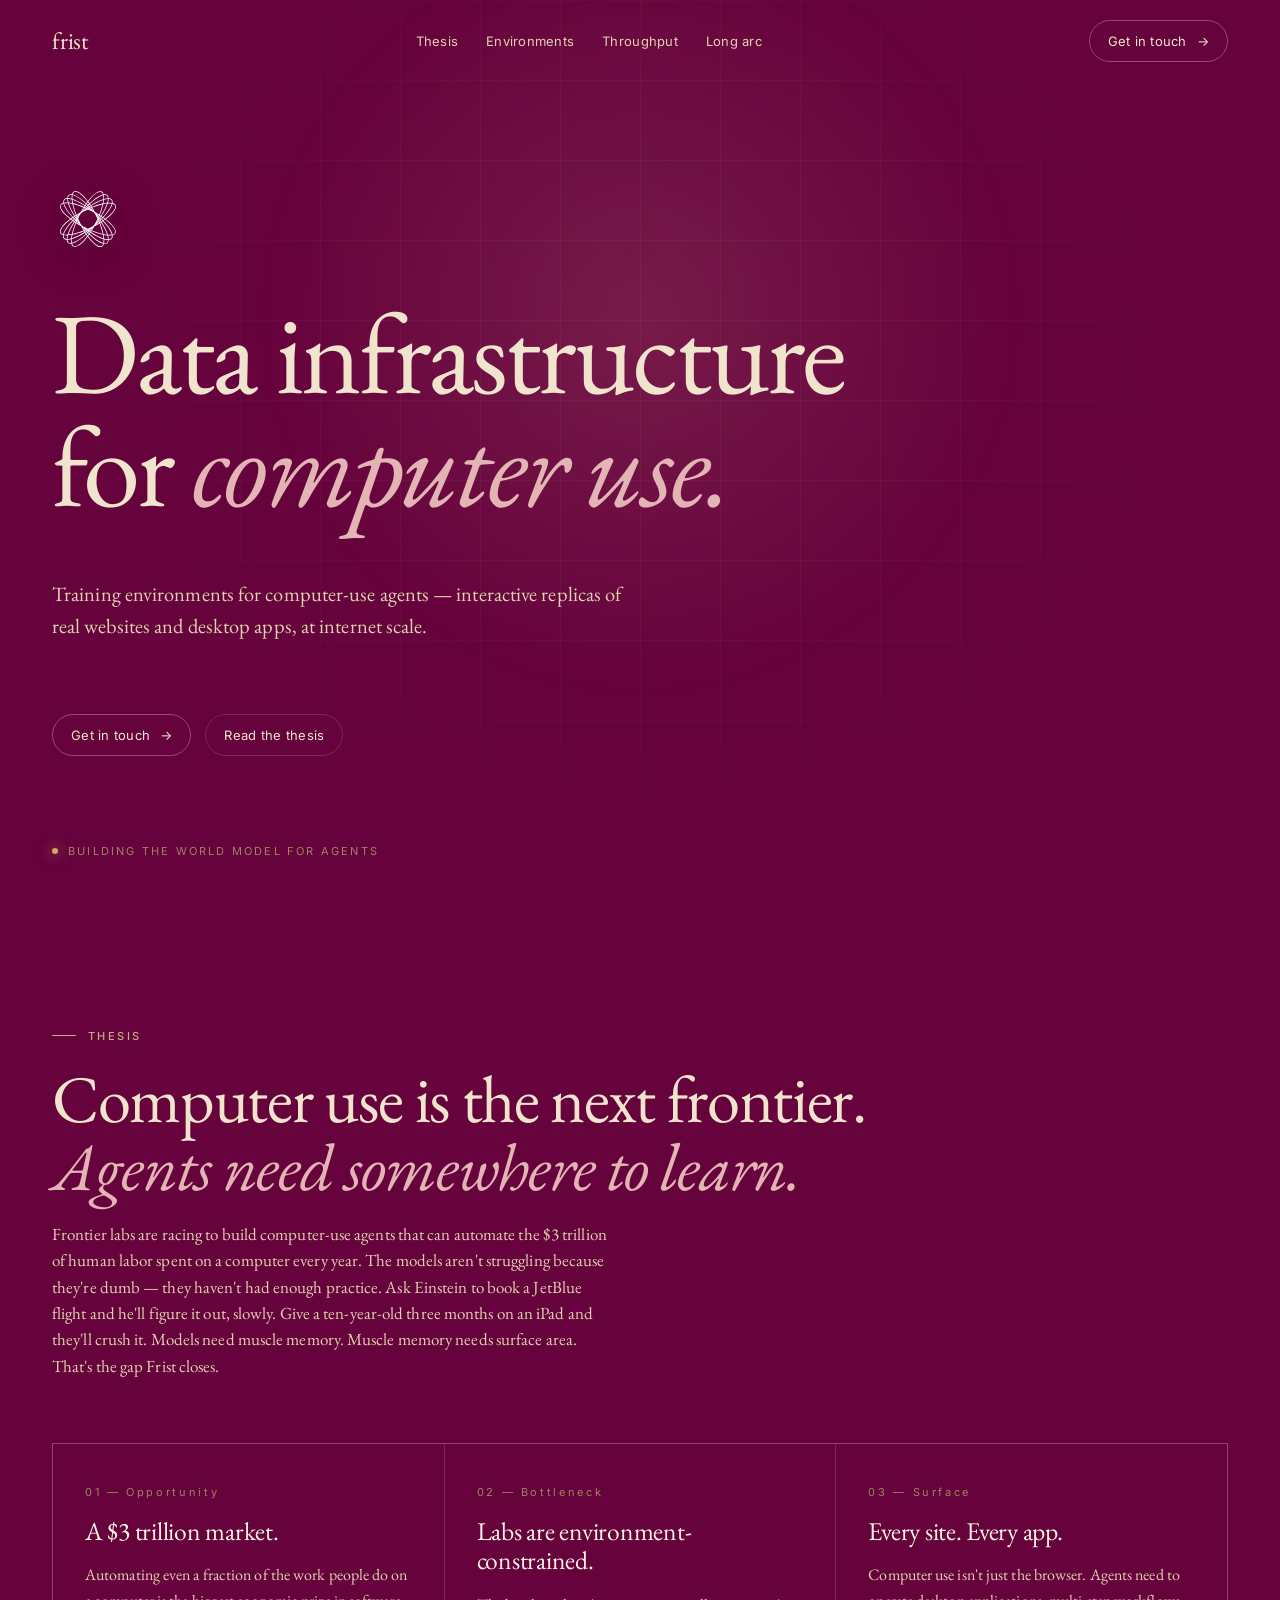
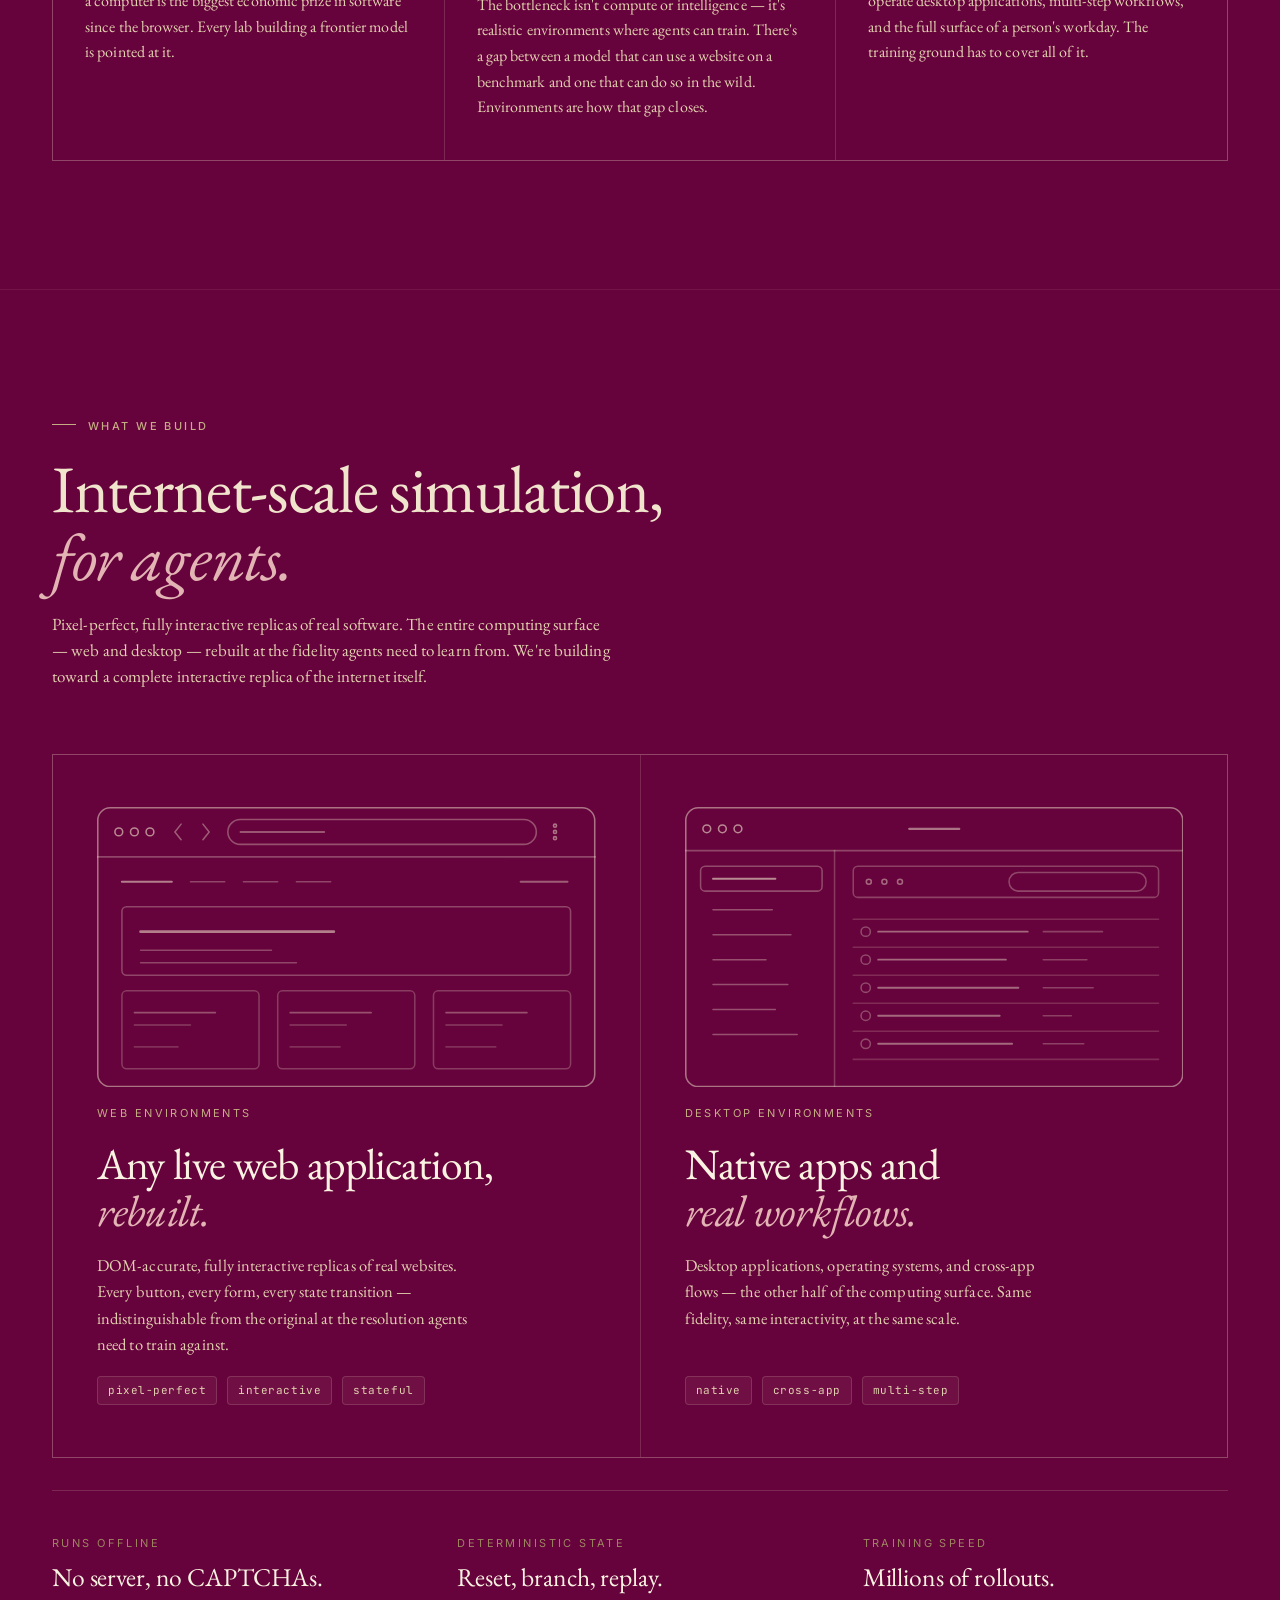
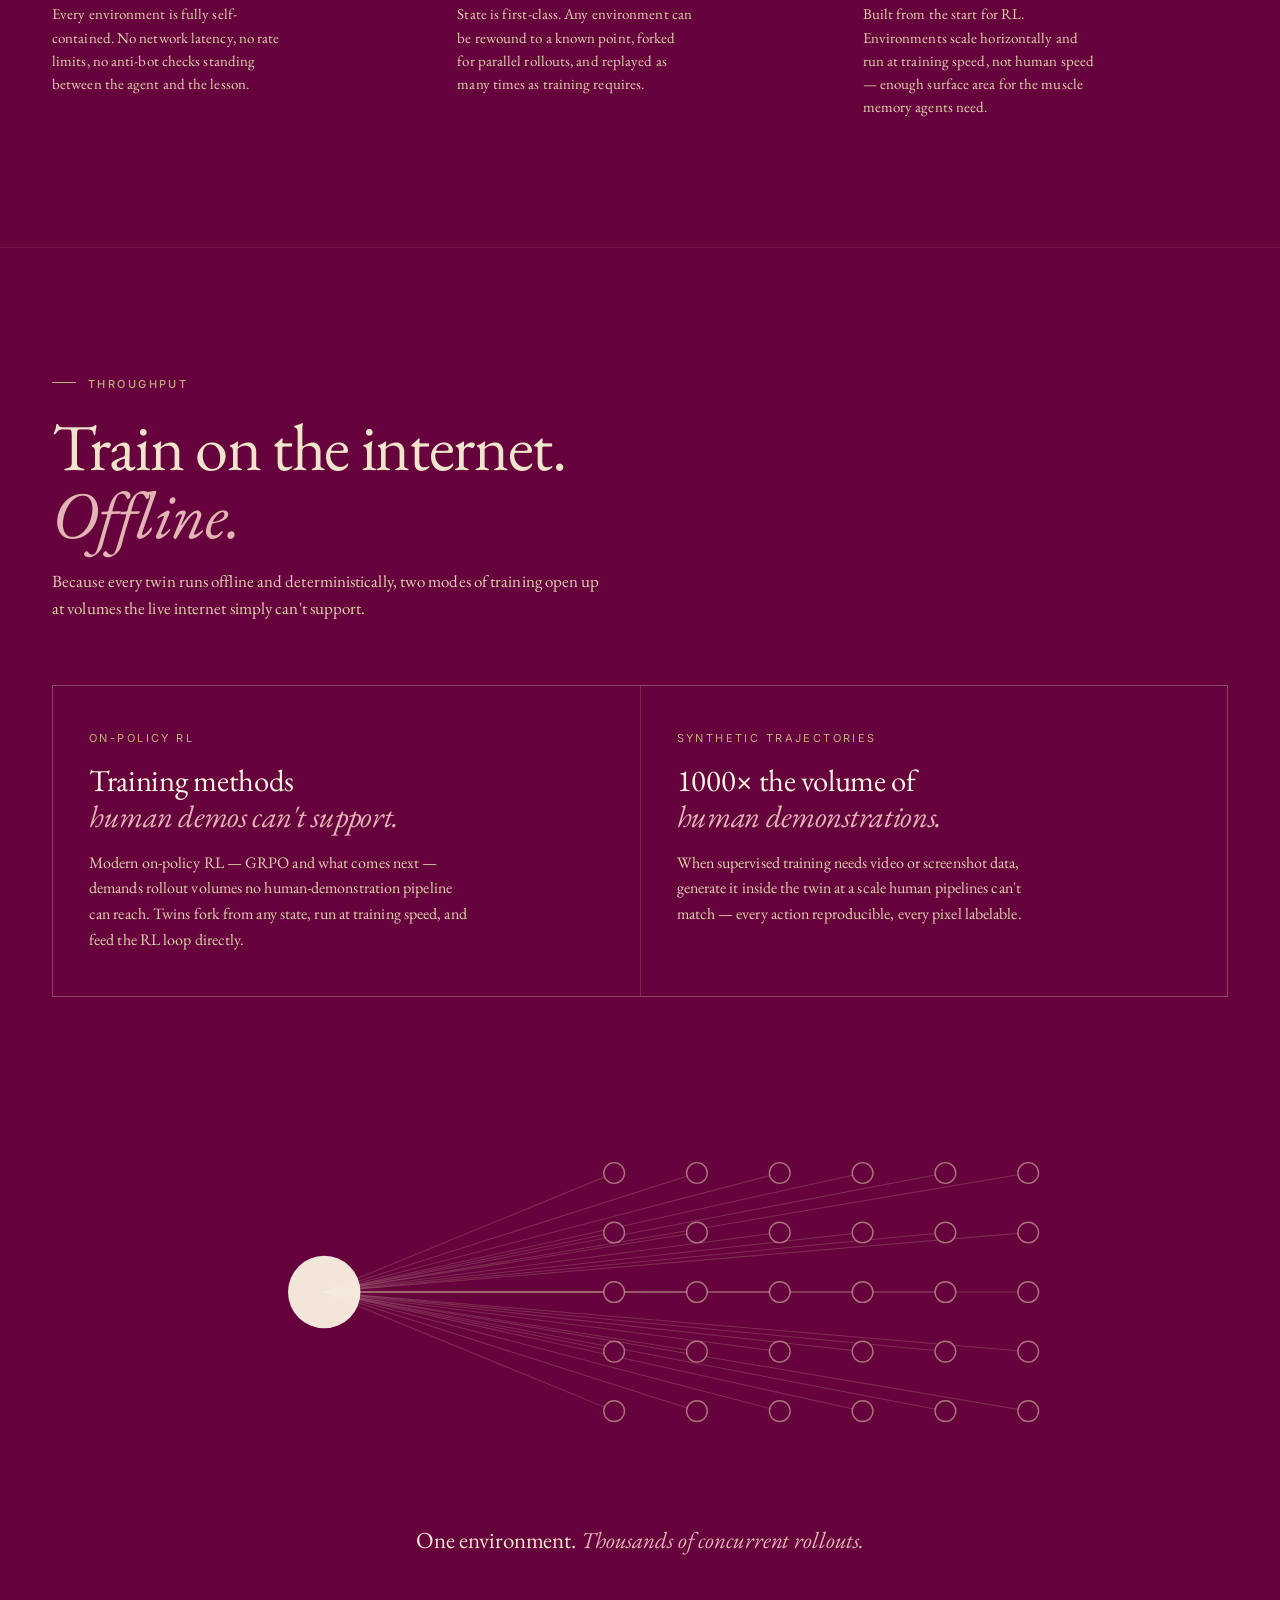
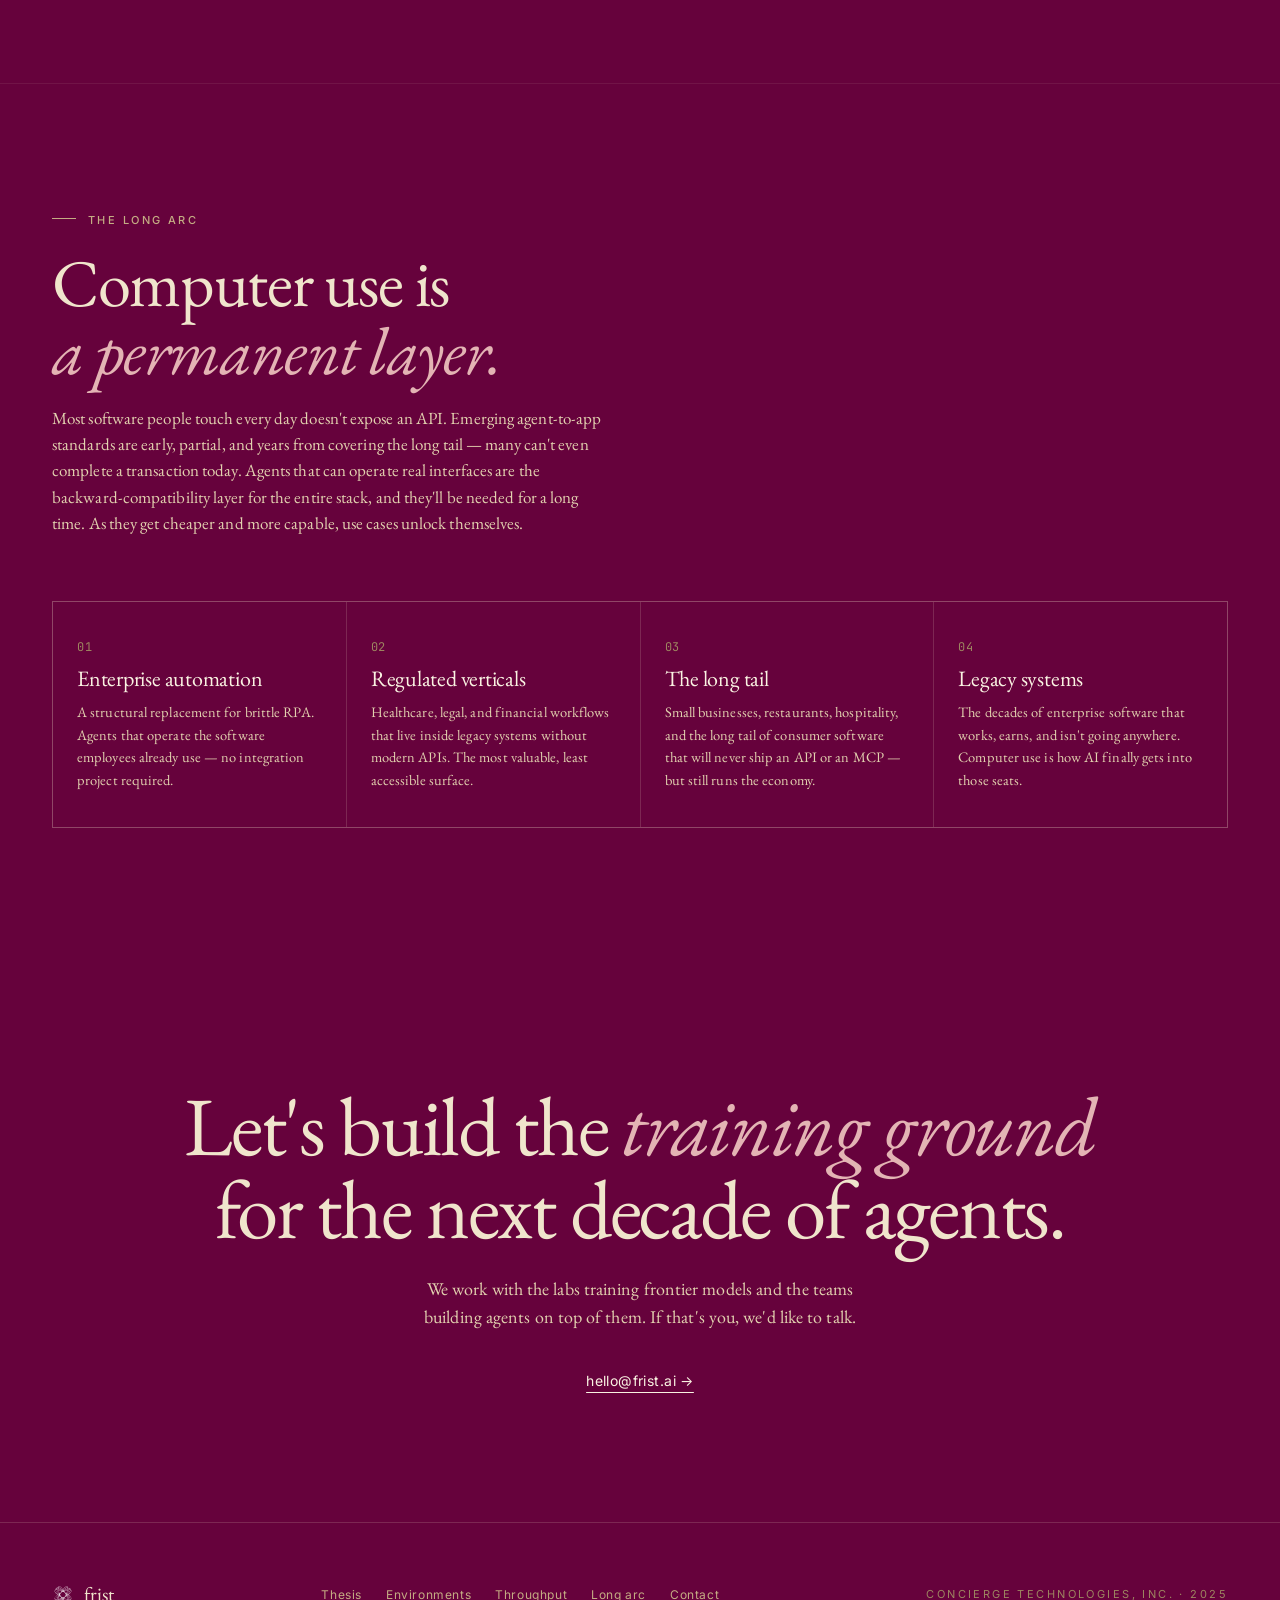
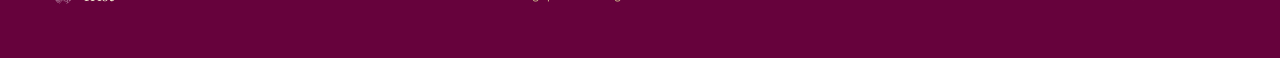
==== index.html @ cdfa1601 "Initial commit: Frist homepage static site" ====
<!doctype html>
<html lang="en">
<head>
  <meta charset="utf-8" />
  <meta name="viewport" content="width=device-width, initial-scale=1" />
  <title>Frist — Data infrastructure for computer use</title>
  <meta name="description" content="Frist builds pixel-perfect, interactive replicas of websites at internet scale — a world model where frontier computer-use agents learn to operate real software." />
  <meta name="theme-color" content="#66023C" />

  <link rel="icon" type="image/svg+xml" href="assets/logo.svg" />
  <link rel="preconnect" href="https://fonts.googleapis.com" />
  <link rel="preconnect" href="https://fonts.gstatic.com" crossorigin />
  <link href="https://fonts.googleapis.com/css2?family=EB+Garamond:ital,wght@0,400;0,500;1,400&family=Inter:wght@400;500;600&family=JetBrains+Mono:wght@400;500&display=swap" rel="stylesheet" />

  <link rel="stylesheet" href="styles.css" />
</head>
<body>

  <!-- ============ NAV ============ -->
  <header class="nav" id="nav">
    <div class="container nav__inner">
      <a href="#top" class="nav__brand" aria-label="Frist home">
        <span>frist</span>
      </a>
      <nav class="nav__links" aria-label="Primary">
        <a href="#thesis" class="nav__link">Thesis</a>
        <a href="#environments" class="nav__link">Environments</a>
        <a href="#throughput" class="nav__link">Throughput</a>
        <a href="#long-arc" class="nav__link">Long arc</a>
      </nav>
      <a href="#contact" class="btn">
        Get in touch <span class="arrow">→</span>
      </a>
    </div>
  </header>

  <!-- ============ HERO ============ -->
  <section class="hero" id="top">
    <div class="hero__grid"></div>
    <div class="hero__glow"></div>
    <div class="container hero__inner">
      <img class="hero__mark" src="assets/logo.svg" alt="Frist mark" data-reveal />
      <h1 class="hero__title" data-reveal style="--reveal-delay:80ms;">
        Data infrastructure<br />for <em>computer use.</em>
      </h1>
      <p class="hero__sub" data-reveal style="--reveal-delay:160ms;">
        Training environments for computer-use agents — interactive replicas of
        real websites and desktop apps, at internet scale.
      </p>
      <div class="hero__cta" data-reveal style="--reveal-delay:240ms;">
        <a href="#contact" class="btn">Get in touch <span class="arrow">→</span></a>
        <a href="#thesis" class="btn btn--ghost">Read the thesis</a>
      </div>
    </div>
    <div class="container hero__meta">
      <div class="hero__meta-item">
        <span class="hero__meta-dot" aria-hidden="true"></span>
        <span>Building the world model for agents</span>
      </div>
    </div>
  </section>

  <!-- ============ THESIS ============ -->
  <section class="section" id="thesis">
    <div class="container">
      <header class="section__head" data-reveal>
        <span class="eyebrow">Thesis</span>
        <h2 class="section__title">
          Computer use is the next frontier.<br />
          <em>Agents need somewhere to learn.</em>
        </h2>
        <p class="section__lede">
          Frontier labs are racing to build computer-use agents that can automate the
          $3 trillion of human labor spent on a computer every year. The models aren't
          struggling because they're dumb — they haven't had enough practice. Ask
          Einstein to book a JetBlue flight and he'll figure it out, slowly. Give a
          ten-year-old three months on an iPad and they'll crush it. Models need
          muscle memory. Muscle memory needs surface area. That's the gap Frist
          closes.
        </p>
      </header>

      <div class="thesis">
        <article class="thesis__cell" data-reveal>
          <span class="thesis__num">01 — Opportunity</span>
          <h3 class="thesis__h">A $3 trillion market.</h3>
          <p class="thesis__p">
            Automating even a fraction of the work people do on a computer is the
            biggest economic prize in software since the browser. Every lab building
            a frontier model is pointed at it.
          </p>
        </article>

        <article class="thesis__cell" data-reveal style="--reveal-delay:80ms;">
          <span class="thesis__num">02 — Bottleneck</span>
          <h3 class="thesis__h">Labs are environment-constrained.</h3>
          <p class="thesis__p">
            The bottleneck isn't compute or intelligence — it's realistic environments
            where agents can train. There's a gap between a model that can use a
            website on a benchmark and one that can do so in the wild. Environments
            are how that gap closes.
          </p>
        </article>

        <article class="thesis__cell" data-reveal style="--reveal-delay:160ms;">
          <span class="thesis__num">03 — Surface</span>
          <h3 class="thesis__h">Every site. Every app.</h3>
          <p class="thesis__p">
            Computer use isn't just the browser. Agents need to operate desktop
            applications, multi-step workflows, and the full surface of a person's
            workday. The training ground has to cover all of it.
          </p>
        </article>
      </div>
    </div>
  </section>

  <!-- ============ ENVIRONMENTS ============ -->
  <section class="section" id="environments">
    <div class="container">
      <header class="section__head" data-reveal>
        <span class="eyebrow">What we build</span>
        <h2 class="section__title">
          Internet-scale simulation,<br />
          <em>for agents.</em>
        </h2>
        <p class="section__lede">
          Pixel-perfect, fully interactive replicas of real software. The entire
          computing surface — web and desktop — rebuilt at the fidelity agents need to
          learn from. We're building toward a complete interactive replica of the
          internet itself.
        </p>
      </header>

      <div class="capabilities">
        <article class="capability" data-reveal>
          <div class="capability__wire" aria-hidden="true">
            <svg viewBox="0 0 320 180" fill="none" stroke="currentColor" stroke-width="1" stroke-linecap="round" stroke-linejoin="round">
              <rect x="0.5" y="0.5" width="319" height="179" rx="8" opacity="0.5"/>
              <line x1="0" y1="32" x2="320" y2="32" opacity="0.3"/>
              <circle cx="14" cy="16" r="2.5" opacity="0.6"/>
              <circle cx="24" cy="16" r="2.5" opacity="0.6"/>
              <circle cx="34" cy="16" r="2.5" opacity="0.6"/>
              <path d="M54 11 l-4 5 4 5" opacity="0.4"/>
              <path d="M68 11 l4 5 -4 5" opacity="0.4"/>
              <rect x="84" y="8" width="198" height="16" rx="8" opacity="0.35"/>
              <line x1="92" y1="16" x2="146" y2="16" opacity="0.5"/>
              <circle cx="294" cy="12" r="1" opacity="0.5"/>
              <circle cx="294" cy="16" r="1" opacity="0.5"/>
              <circle cx="294" cy="20" r="1" opacity="0.5"/>
              <line x1="16" y1="48" x2="48" y2="48" opacity="0.55" stroke-width="1.4"/>
              <line x1="60" y1="48" x2="82" y2="48" opacity="0.3"/>
              <line x1="94" y1="48" x2="116" y2="48" opacity="0.3"/>
              <line x1="128" y1="48" x2="150" y2="48" opacity="0.3"/>
              <line x1="272" y1="48" x2="302" y2="48" opacity="0.4" stroke-width="1.4"/>
              <rect x="16" y="64" width="288" height="44" rx="3" opacity="0.3"/>
              <line x1="28" y1="80" x2="152" y2="80" opacity="0.55" stroke-width="1.8"/>
              <line x1="28" y1="92" x2="112" y2="92" opacity="0.3"/>
              <line x1="28" y1="100" x2="128" y2="100" opacity="0.3"/>
              <rect x="16" y="118" width="88" height="50" rx="3" opacity="0.25"/>
              <rect x="116" y="118" width="88" height="50" rx="3" opacity="0.25"/>
              <rect x="216" y="118" width="88" height="50" rx="3" opacity="0.25"/>
              <line x1="24" y1="132" x2="76" y2="132" opacity="0.35"/>
              <line x1="24" y1="140" x2="60" y2="140" opacity="0.25"/>
              <line x1="24" y1="154" x2="52" y2="154" opacity="0.2"/>
              <line x1="124" y1="132" x2="176" y2="132" opacity="0.35"/>
              <line x1="124" y1="140" x2="160" y2="140" opacity="0.25"/>
              <line x1="124" y1="154" x2="156" y2="154" opacity="0.2"/>
              <line x1="224" y1="132" x2="276" y2="132" opacity="0.35"/>
              <line x1="224" y1="140" x2="260" y2="140" opacity="0.25"/>
              <line x1="224" y1="154" x2="256" y2="154" opacity="0.2"/>
            </svg>
          </div>
          <span class="capability__label">Web environments</span>
          <h3 class="capability__h">Any live web application,<br /><em>rebuilt.</em></h3>
          <p class="capability__p">
            DOM-accurate, fully interactive replicas of real websites. Every button,
            every form, every state transition — indistinguishable from the original
            at the resolution agents need to train against.
          </p>
          <div class="capability__tags">
            <span class="tag">pixel-perfect</span>
            <span class="tag">interactive</span>
            <span class="tag">stateful</span>
          </div>
        </article>

        <article class="capability" data-reveal style="--reveal-delay:120ms;">
          <div class="capability__wire" aria-hidden="true">
            <svg viewBox="0 0 320 180" fill="none" stroke="currentColor" stroke-width="1" stroke-linecap="round" stroke-linejoin="round">
              <rect x="0.5" y="0.5" width="319" height="179" rx="8" opacity="0.5"/>
              <line x1="0" y1="28" x2="320" y2="28" opacity="0.3"/>
              <circle cx="14" cy="14" r="2.5" opacity="0.6"/>
              <circle cx="24" cy="14" r="2.5" opacity="0.6"/>
              <circle cx="34" cy="14" r="2.5" opacity="0.6"/>
              <line x1="144" y1="14" x2="176" y2="14" opacity="0.5" stroke-width="1.5"/>
              <line x1="96" y1="28" x2="96" y2="180" opacity="0.25"/>
              <rect x="10" y="38" width="78" height="16" rx="3" opacity="0.32"/>
              <line x1="18" y1="46" x2="58" y2="46" opacity="0.6" stroke-width="1.3"/>
              <line x1="18" y1="66" x2="56" y2="66" opacity="0.35"/>
              <line x1="18" y1="82" x2="68" y2="82" opacity="0.35"/>
              <line x1="18" y1="98" x2="52" y2="98" opacity="0.35"/>
              <line x1="18" y1="114" x2="66" y2="114" opacity="0.35"/>
              <line x1="18" y1="130" x2="58" y2="130" opacity="0.35"/>
              <line x1="18" y1="146" x2="72" y2="146" opacity="0.35"/>
              <rect x="108" y="38" width="196" height="20" rx="3" opacity="0.28"/>
              <circle cx="118" cy="48" r="1.6" opacity="0.45"/>
              <circle cx="128" cy="48" r="1.6" opacity="0.45"/>
              <circle cx="138" cy="48" r="1.6" opacity="0.45"/>
              <rect x="208" y="42" width="88" height="12" rx="6" opacity="0.3"/>
              <line x1="108" y1="72" x2="304" y2="72" opacity="0.18"/>
              <circle cx="116" cy="80" r="3" opacity="0.32"/>
              <line x1="124" y1="80" x2="220" y2="80" opacity="0.45" stroke-width="1.2"/>
              <line x1="230" y1="80" x2="268" y2="80" opacity="0.28"/>
              <line x1="108" y1="90" x2="304" y2="90" opacity="0.18"/>
              <circle cx="116" cy="98" r="3" opacity="0.32"/>
              <line x1="124" y1="98" x2="206" y2="98" opacity="0.45" stroke-width="1.2"/>
              <line x1="230" y1="98" x2="258" y2="98" opacity="0.28"/>
              <line x1="108" y1="108" x2="304" y2="108" opacity="0.18"/>
              <circle cx="116" cy="116" r="3" opacity="0.32"/>
              <line x1="124" y1="116" x2="214" y2="116" opacity="0.45" stroke-width="1.2"/>
              <line x1="230" y1="116" x2="262" y2="116" opacity="0.28"/>
              <line x1="108" y1="126" x2="304" y2="126" opacity="0.18"/>
              <circle cx="116" cy="134" r="3" opacity="0.32"/>
              <line x1="124" y1="134" x2="202" y2="134" opacity="0.45" stroke-width="1.2"/>
              <line x1="230" y1="134" x2="248" y2="134" opacity="0.28"/>
              <line x1="108" y1="144" x2="304" y2="144" opacity="0.18"/>
              <circle cx="116" cy="152" r="3" opacity="0.32"/>
              <line x1="124" y1="152" x2="210" y2="152" opacity="0.45" stroke-width="1.2"/>
              <line x1="230" y1="152" x2="256" y2="152" opacity="0.28"/>
              <line x1="108" y1="162" x2="304" y2="162" opacity="0.18"/>
            </svg>
          </div>
          <span class="capability__label">Desktop environments</span>
          <h3 class="capability__h">Native apps and<br /><em>real workflows.</em></h3>
          <p class="capability__p">
            Desktop applications, operating systems, and cross-app flows — the other
            half of the computing surface. Same fidelity, same interactivity, at the
            same scale.
          </p>
          <div class="capability__tags">
            <span class="tag">native</span>
            <span class="tag">cross-app</span>
            <span class="tag">multi-step</span>
          </div>
        </article>
      </div>

      <div class="specs" data-reveal style="--reveal-delay:80ms;">
        <div class="spec">
          <div class="spec__label">Runs offline</div>
          <h4 class="spec__h">No server, no CAPTCHAs.</h4>
          <p class="spec__p">
            Every environment is fully self-contained. No network latency, no rate
            limits, no anti-bot checks standing between the agent and the lesson.
          </p>
        </div>
        <div class="spec">
          <div class="spec__label">Deterministic state</div>
          <h4 class="spec__h">Reset, branch, replay.</h4>
          <p class="spec__p">
            State is first-class. Any environment can be rewound to a known point,
            forked for parallel rollouts, and replayed as many times as training
            requires.
          </p>
        </div>
        <div class="spec">
          <div class="spec__label">Training speed</div>
          <h4 class="spec__h">Millions of rollouts.</h4>
          <p class="spec__p">
            Built from the start for RL. Environments scale horizontally and run at
            training speed, not human speed — enough surface area for the muscle memory
            agents need.
          </p>
        </div>
      </div>
    </div>
  </section>

  <!-- ============ THROUGHPUT ============ -->
  <section class="section" id="throughput">
    <div class="container">
      <header class="section__head" data-reveal>
        <span class="eyebrow">Throughput</span>
        <h2 class="section__title">
          Train on the internet.<br /><em>Offline.</em>
        </h2>
        <p class="section__lede">
          Because every twin runs offline and deterministically, two modes of
          training open up at volumes the live internet simply can't support.
        </p>
      </header>

      <div class="modes" data-reveal>
        <article class="mode">
          <span class="mode__label">On-policy RL</span>
          <h3 class="mode__h">Training methods<br /><em>human demos can't support.</em></h3>
          <p class="mode__p">
            Modern on-policy RL — GRPO and what comes next — demands rollout
            volumes no human-demonstration pipeline can reach. Twins fork from
            any state, run at training speed, and feed the RL loop directly.
          </p>
        </article>
        <article class="mode" style="--reveal-delay:120ms;">
          <span class="mode__label">Synthetic trajectories</span>
          <h3 class="mode__h">1000× the volume of<br /><em>human demonstrations.</em></h3>
          <p class="mode__p">
            When supervised training needs video or screenshot data, generate it
            inside the twin at a scale human pipelines can't match — every action
            reproducible, every pixel labelable.
          </p>
        </article>
      </div>

      <figure class="rollout-band" data-reveal style="--reveal-delay:160ms;">
        <div class="rollout-band__viz" aria-hidden="true">
          <svg viewBox="0 0 680 320" fill="none" preserveAspectRatio="xMidYMid meet">
            <g class="rollout-band__lines" stroke="currentColor">
              <line x1="96" y1="160" x2="320" y2="68"/>
              <line x1="96" y1="160" x2="384" y2="68"/>
              <line x1="96" y1="160" x2="448" y2="68"/>
              <line x1="96" y1="160" x2="512" y2="68"/>
              <line x1="96" y1="160" x2="576" y2="68"/>
              <line x1="96" y1="160" x2="640" y2="68"/>
              <line x1="96" y1="160" x2="320" y2="114"/>
              <line x1="96" y1="160" x2="384" y2="114"/>
              <line x1="96" y1="160" x2="448" y2="114"/>
              <line x1="96" y1="160" x2="512" y2="114"/>
              <line x1="96" y1="160" x2="576" y2="114"/>
              <line x1="96" y1="160" x2="640" y2="114"/>
              <line x1="96" y1="160" x2="320" y2="160"/>
              <line x1="96" y1="160" x2="384" y2="160"/>
              <line x1="96" y1="160" x2="448" y2="160"/>
              <line x1="96" y1="160" x2="512" y2="160"/>
              <line x1="96" y1="160" x2="576" y2="160"/>
              <line x1="96" y1="160" x2="640" y2="160"/>
              <line x1="96" y1="160" x2="320" y2="206"/>
              <line x1="96" y1="160" x2="384" y2="206"/>
              <line x1="96" y1="160" x2="448" y2="206"/>
              <line x1="96" y1="160" x2="512" y2="206"/>
              <line x1="96" y1="160" x2="576" y2="206"/>
              <line x1="96" y1="160" x2="640" y2="206"/>
              <line x1="96" y1="160" x2="320" y2="252"/>
              <line x1="96" y1="160" x2="384" y2="252"/>
              <line x1="96" y1="160" x2="448" y2="252"/>
              <line x1="96" y1="160" x2="512" y2="252"/>
              <line x1="96" y1="160" x2="576" y2="252"/>
              <line x1="96" y1="160" x2="640" y2="252"/>
            </g>
            <g class="rollout-band__targets">
              <circle cx="320" cy="68" r="8"/>
              <circle cx="384" cy="68" r="8"/>
              <circle cx="448" cy="68" r="8"/>
              <circle cx="512" cy="68" r="8"/>
              <circle cx="576" cy="68" r="8"/>
              <circle cx="640" cy="68" r="8"/>
              <circle cx="320" cy="114" r="8"/>
              <circle cx="384" cy="114" r="8"/>
              <circle cx="448" cy="114" r="8"/>
              <circle cx="512" cy="114" r="8"/>
              <circle cx="576" cy="114" r="8"/>
              <circle cx="640" cy="114" r="8"/>
              <circle cx="320" cy="160" r="8"/>
              <circle cx="384" cy="160" r="8"/>
              <circle cx="448" cy="160" r="8"/>
              <circle cx="512" cy="160" r="8"/>
              <circle cx="576" cy="160" r="8"/>
              <circle cx="640" cy="160" r="8"/>
              <circle cx="320" cy="206" r="8"/>
              <circle cx="384" cy="206" r="8"/>
              <circle cx="448" cy="206" r="8"/>
              <circle cx="512" cy="206" r="8"/>
              <circle cx="576" cy="206" r="8"/>
              <circle cx="640" cy="206" r="8"/>
              <circle cx="320" cy="252" r="8"/>
              <circle cx="384" cy="252" r="8"/>
              <circle cx="448" cy="252" r="8"/>
              <circle cx="512" cy="252" r="8"/>
              <circle cx="576" cy="252" r="8"/>
              <circle cx="640" cy="252" r="8"/>
            </g>
            <circle class="rollout-band__source" cx="96" cy="160" r="28"/>
          </svg>
        </div>
        <figcaption class="rollout-band__caption">
          One environment. <em>Thousands of concurrent rollouts.</em>
        </figcaption>
      </figure>
    </div>
  </section>

  <!-- ============ LONG ARC (MARKET) ============ -->
  <section class="section" id="long-arc">
    <div class="container">
      <header class="section__head" data-reveal>
        <span class="eyebrow">The long arc</span>
        <h2 class="section__title">
          Computer use is<br />
          <em>a permanent layer.</em>
        </h2>
        <p class="section__lede">
          Most software people touch every day doesn't expose an API. Emerging
          agent-to-app standards are early, partial, and years from covering the long
          tail — many can't even complete a transaction today. Agents that can
          operate real interfaces are the backward-compatibility layer for the entire
          stack, and they'll be needed for a long time. As they get cheaper and more
          capable, use cases unlock themselves.
        </p>
      </header>

      <div class="unlocks">
        <article class="unlock" data-reveal>
          <span class="unlock__num">01</span>
          <h3 class="unlock__h">Enterprise automation</h3>
          <p class="unlock__p">
            A structural replacement for brittle RPA. Agents that operate the software
            employees already use — no integration project required.
          </p>
        </article>
        <article class="unlock" data-reveal style="--reveal-delay:80ms;">
          <span class="unlock__num">02</span>
          <h3 class="unlock__h">Regulated verticals</h3>
          <p class="unlock__p">
            Healthcare, legal, and financial workflows that live inside legacy systems
            without modern APIs. The most valuable, least accessible surface.
          </p>
        </article>
        <article class="unlock" data-reveal style="--reveal-delay:160ms;">
          <span class="unlock__num">03</span>
          <h3 class="unlock__h">The long tail</h3>
          <p class="unlock__p">
            Small businesses, restaurants, hospitality, and the long tail of consumer
            software that will never ship an API or an MCP — but still runs the
            economy.
          </p>
        </article>
        <article class="unlock" data-reveal style="--reveal-delay:240ms;">
          <span class="unlock__num">04</span>
          <h3 class="unlock__h">Legacy systems</h3>
          <p class="unlock__p">
            The decades of enterprise software that works, earns, and isn't going
            anywhere. Computer use is how AI finally gets into those seats.
          </p>
        </article>
      </div>
    </div>
  </section>

  <!-- ============ CONTACT ============ -->
  <section class="cta-band" id="contact">
    <div class="container">
      <h2 class="cta-band__h" data-reveal>
        Let's build the <em>training ground</em><br />for the next decade of agents.
      </h2>
      <p class="cta-band__sub" data-reveal style="--reveal-delay:80ms;">
        We work with the labs training frontier models and the teams building
        agents on top of them. If that's you, we'd like to talk.
      </p>
      <a href="mailto:hello@frist.ai" class="cta-band__mail" data-reveal style="--reveal-delay:160ms;">
        hello@frist.ai →
      </a>
    </div>
  </section>

  <!-- ============ FOOTER ============ -->
  <footer class="footer">
    <div class="container footer__inner">
      <div class="footer__brand">
        <img src="assets/logo.svg" alt="" aria-hidden="true" />
        <span>frist</span>
      </div>
      <nav class="footer__links" aria-label="Footer">
        <a href="#thesis">Thesis</a>
        <a href="#environments">Environments</a>
        <a href="#throughput">Throughput</a>
        <a href="#long-arc">Long arc</a>
        <a href="mailto:hello@frist.ai">Contact</a>
      </nav>
      <div class="footer__meta">Concierge Technologies, Inc. · 2025</div>
    </div>
  </footer>

  <script src="script.js" defer></script>
</body>
</html>
---- styles.css ----
/* =========================================================
   Frist — Data infrastructure for computer use
   Design system + page styles
   ========================================================= */

:root {
  /* Palette — deep wine base (Tyrian purple), warm cream foreground */
  --wine-900: #1F0112;
  --wine-800: #2F0119;
  --wine-700: #4A0229;
  --wine-600: #66023C;   /* primary background — exact brand color */
  --wine-500: #780C49;
  --wine-400: #8A1856;
  --cream-50:  #FAF3E2;
  --cream-100: #F0E5CC;  /* primary foreground — matches hero text */
  --cream-200: #E2D1AF;
  --cream-300: #C4AC83;
  --cream-400: #9D8560;
  --cream-500: #6E5B3F;

  --rose:  #E3B4B4;
  --gold:  #D1A95E;

  --border-faint:  rgba(240, 229, 204, 0.08);
  --border:        rgba(240, 229, 204, 0.16);
  --border-strong: rgba(240, 229, 204, 0.32);

  /* Typography */
  --font-serif: "EB Garamond", "Cormorant Garamond", Georgia, "Times New Roman", serif;
  --font-sans:  "Inter", ui-sans-serif, system-ui, -apple-system, "Segoe UI", Roboto, Helvetica, Arial, sans-serif;
  --font-mono:  "JetBrains Mono", ui-monospace, SFMono-Regular, Menlo, Consolas, monospace;

  /* Spacing (8px base) */
  --s-1: 4px;  --s-2: 8px;   --s-3: 12px;  --s-4: 16px;
  --s-5: 24px; --s-6: 32px;  --s-7: 48px;  --s-8: 64px;
  --s-9: 96px; --s-10: 128px; --s-11: 192px;

  /* Layout */
  --page-max: 1240px;
  --gutter: 32px;

  /* Motion */
  --ease: cubic-bezier(0.22, 1, 0.36, 1);
  --ease-soft: cubic-bezier(0.4, 0, 0.2, 1);
}

* { box-sizing: border-box; }
html, body { margin: 0; padding: 0; }
html { scroll-behavior: smooth; }

body {
  background: var(--wine-600);
  color: var(--cream-100);
  font-family: var(--font-serif);
  font-size: 18px;
  line-height: 1.55;
  font-weight: 400;
  letter-spacing: 0.005em;
  -webkit-font-smoothing: antialiased;
  -moz-osx-font-smoothing: grayscale;
  text-rendering: optimizeLegibility;
  overflow-x: hidden;
}

img, svg { display: block; max-width: 100%; }
a { color: inherit; text-decoration: none; }

::selection { background: var(--cream-100); color: var(--wine-700); }

/* ---------- Type utilities ---------- */

.eyebrow {
  font-family: var(--font-sans);
  font-size: 11px;
  font-weight: 500;
  letter-spacing: 0.22em;
  text-transform: uppercase;
  color: var(--cream-300);
}
.eyebrow::before {
  content: "";
  display: inline-block;
  width: 24px;
  height: 1px;
  background: var(--cream-300);
  margin-right: 12px;
  vertical-align: middle;
  transform: translateY(-2px);
}

.display {
  font-family: var(--font-serif);
  font-weight: 400;
  line-height: 1.02;
  letter-spacing: -0.02em;
}

.ui { font-family: var(--font-sans); }

/* ---------- Layout primitives ---------- */

.container {
  width: 100%;
  max-width: var(--page-max);
  margin: 0 auto;
  padding: 0 var(--gutter);
}

.section {
  padding: var(--s-10) 0;
  position: relative;
}
.section + .section { border-top: 1px solid var(--border-faint); }

.rule {
  width: 100%;
  height: 1px;
  background: var(--border);
  margin: 0;
}

/* ---------- Nav ---------- */

.nav {
  position: fixed;
  top: 0; left: 0; right: 0;
  z-index: 50;
  padding: 20px 0;
  transition: background-color 250ms var(--ease-soft),
              backdrop-filter 250ms var(--ease-soft),
              border-color 250ms var(--ease-soft);
  border-bottom: 1px solid transparent;
}
.nav.is-scrolled {
  background: rgba(102, 2, 60, 0.72);
  backdrop-filter: saturate(140%) blur(14px);
  -webkit-backdrop-filter: saturate(140%) blur(14px);
  border-bottom-color: var(--border-faint);
}
.nav__inner {
  display: flex;
  align-items: center;
  justify-content: space-between;
  gap: 24px;
}
.nav__brand {
  display: flex;
  align-items: center;
  gap: 10px;
  font-family: var(--font-serif);
  font-size: 24px;
  letter-spacing: -0.01em;
  color: var(--cream-100);
}
.nav__brand img,
.nav__brand svg { width: 28px; height: 28px; opacity: 0.95; }

.nav__links {
  display: flex;
  gap: 28px;
  align-items: center;
}
.nav__link {
  font-family: var(--font-sans);
  font-size: 13px;
  letter-spacing: 0.02em;
  color: var(--cream-200);
  position: relative;
  padding: 6px 0;
  transition: color 180ms var(--ease-soft);
}
.nav__link:hover { color: var(--cream-50); }
.nav__link::after {
  content: "";
  position: absolute;
  left: 0; bottom: 0;
  width: 0; height: 1px;
  background: var(--cream-100);
  transition: width 240ms var(--ease);
}
.nav__link:hover::after { width: 100%; }

.btn {
  display: inline-flex;
  align-items: center;
  gap: 10px;
  font-family: var(--font-sans);
  font-size: 13px;
  letter-spacing: 0.02em;
  padding: 10px 18px;
  border-radius: 999px;
  border: 1px solid var(--border-strong);
  color: var(--cream-100);
  background: transparent;
  transition: background-color 200ms var(--ease-soft),
              border-color 200ms var(--ease-soft),
              transform 200ms var(--ease-soft);
  cursor: pointer;
}
.btn:hover {
  background: var(--cream-100);
  color: var(--wine-700);
  border-color: var(--cream-100);
}
.btn .arrow { transition: transform 240ms var(--ease); display: inline-block; }
.btn:hover .arrow { transform: translateX(3px); }

.btn--ghost { border-color: var(--border); }
.btn--ghost:hover { background: transparent; color: var(--cream-50); border-color: var(--cream-100); }

/* ---------- Hero ---------- */

.hero {
  min-height: 100vh;
  padding: 160px 0 120px;
  position: relative;
  overflow: hidden;
  display: flex;
  align-items: center;
}
.hero__grid {
  position: absolute; inset: 0;
  background-image:
    linear-gradient(var(--border-faint) 1px, transparent 1px),
    linear-gradient(90deg, var(--border-faint) 1px, transparent 1px);
  background-size: 80px 80px;
  mask-image: radial-gradient(ellipse at 50% 40%, #000 30%, transparent 75%);
  -webkit-mask-image: radial-gradient(ellipse at 50% 40%, #000 30%, transparent 75%);
  pointer-events: none;
  opacity: 0.55;
}
.hero__glow {
  position: absolute;
  width: 900px; height: 900px;
  left: 50%; top: 35%;
  transform: translate(-50%, -50%);
  background: radial-gradient(circle at center, rgba(241, 215, 177, 0.12), transparent 60%);
  pointer-events: none;
  filter: blur(10px);
}
.hero__inner {
  position: relative;
  display: grid;
  grid-template-columns: 1fr;
  gap: 32px;
  align-items: center;
}
.hero__mark {
  width: 72px; height: 72px;
  margin-bottom: 8px;
  opacity: 0.95;
  filter: drop-shadow(0 8px 24px rgba(0,0,0,0.25));
  animation: breathe 8s ease-in-out infinite;
}
@keyframes breathe {
  0%, 100% { transform: rotate(0deg) scale(1); }
  50% { transform: rotate(3deg) scale(1.02); }
}

.hero__title {
  font-family: var(--font-serif);
  font-weight: 400;
  font-size: clamp(56px, 9vw, 128px);
  line-height: 0.98;
  letter-spacing: -0.025em;
  margin: 0 0 24px;
  max-width: 15ch;
}
.hero__title em {
  font-style: italic;
  color: var(--rose);
  font-weight: 400;
}

.hero__sub {
  font-family: var(--font-serif);
  font-size: clamp(18px, 1.6vw, 22px);
  line-height: 1.55;
  color: var(--cream-200);
  max-width: 58ch;
  margin: 0 0 40px;
}

.hero__cta {
  display: flex;
  gap: 14px;
  flex-wrap: wrap;
}

.hero__meta {
  position: absolute;
  bottom: 40px;
  left: 0; right: 0;
  display: flex;
  justify-content: space-between;
  align-items: center;
  font-family: var(--font-sans);
  font-size: 11px;
  letter-spacing: 0.2em;
  text-transform: uppercase;
  color: var(--cream-400);
}
.hero__meta-item { display: flex; align-items: center; gap: 10px; }
.hero__meta-dot {
  width: 6px; height: 6px; border-radius: 50%;
  background: var(--gold);
  box-shadow: 0 0 14px var(--gold);
  animation: pulse 2.4s ease-in-out infinite;
}
@keyframes pulse {
  0%, 100% { opacity: 0.45; transform: scale(1); }
  50% { opacity: 1; transform: scale(1.3); }
}

/* ---------- Section headers ---------- */

.section__head {
  display: grid;
  grid-template-columns: 1fr;
  gap: 20px;
  margin-bottom: 64px;
  max-width: 920px;
}
.section__title {
  font-family: var(--font-serif);
  font-weight: 400;
  font-size: clamp(40px, 5.2vw, 68px);
  line-height: 1.02;
  letter-spacing: -0.02em;
  margin: 0;
}
.section__title em { font-style: italic; color: var(--rose); }
.section__lede {
  font-size: clamp(17px, 1.3vw, 20px);
  color: var(--cream-200);
  max-width: 70ch;
  line-height: 1.55;
  margin: 0;
}

/* ---------- Thesis grid (3 up) ---------- */

.thesis {
  display: grid;
  grid-template-columns: repeat(3, 1fr);
  gap: 1px;
  background: var(--border);
  border: 1px solid var(--border);
}
.thesis__cell {
  background: var(--wine-600);
  padding: 40px 32px;
  display: flex;
  flex-direction: column;
  gap: 16px;
  min-height: 240px;
  transition: background-color 300ms var(--ease-soft);
}
.thesis__cell:hover { background: var(--wine-500); }
.thesis__num {
  font-family: var(--font-sans);
  font-size: 11px;
  letter-spacing: 0.24em;
  color: var(--cream-400);
}
.thesis__h {
  font-family: var(--font-serif);
  font-size: clamp(22px, 2vw, 28px);
  font-weight: 400;
  line-height: 1.15;
  margin: 0;
  color: var(--cream-50);
  letter-spacing: -0.01em;
}
.thesis__p {
  font-size: 16px;
  line-height: 1.6;
  color: var(--cream-200);
  margin: 0;
}

/* ---------- Tag pill (used on capability cards) ---------- */

.tag {
  font-family: var(--font-mono);
  font-size: 11px;
  letter-spacing: 0.05em;
  padding: 5px 10px;
  border-radius: 4px;
  background: rgba(240, 229, 204, 0.06);
  border: 1px solid var(--border);
  color: var(--cream-200);
}

/* ---------- Capabilities (2-up) ---------- */

.capabilities {
  display: grid;
  grid-template-columns: repeat(2, 1fr);
  gap: 1px;
  background: var(--border);
  border: 1px solid var(--border);
}
.capability {
  background: var(--wine-600);
  padding: 52px 44px;
  display: flex;
  flex-direction: column;
  gap: 18px;
  min-height: 320px;
  transition: background-color 300ms var(--ease-soft);
}
.capability:hover { background: var(--wine-500); }
.capability__label {
  font-family: var(--font-sans);
  font-size: 11px;
  letter-spacing: 0.22em;
  text-transform: uppercase;
  color: var(--cream-300);
}
.capability__h {
  font-family: var(--font-serif);
  font-size: clamp(32px, 3.4vw, 44px);
  font-weight: 400;
  line-height: 1.08;
  letter-spacing: -0.02em;
  color: var(--cream-50);
  margin: 0;
}
.capability__h em { font-style: italic; color: var(--rose); }
.capability__p {
  font-size: 16.5px;
  line-height: 1.6;
  color: var(--cream-200);
  margin: 0;
  max-width: 48ch;
}
.capability__tags {
  margin-top: auto;
  display: flex; gap: 10px; flex-wrap: wrap;
}

/* ---------- Specs strip (under capabilities) ---------- */

.specs {
  display: grid;
  grid-template-columns: repeat(3, 1fr);
  gap: 40px;
  padding-top: 44px;
  margin-top: 32px;
  border-top: 1px solid var(--border);
}
.spec__label {
  font-family: var(--font-sans);
  font-size: 11px;
  letter-spacing: 0.22em;
  text-transform: uppercase;
  color: var(--cream-400);
  margin-bottom: 10px;
}
.spec__h {
  font-family: var(--font-serif);
  font-size: clamp(22px, 2vw, 26px);
  font-weight: 400;
  line-height: 1.2;
  color: var(--cream-50);
  letter-spacing: -0.005em;
  margin: 0 0 10px;
}
.spec__p {
  font-size: 15px;
  color: var(--cream-200);
  line-height: 1.55;
  margin: 0;
  max-width: 34ch;
}

/* ---------- Throughput modes (2-up) ---------- */

.modes {
  display: grid;
  grid-template-columns: repeat(2, 1fr);
  gap: 1px;
  background: var(--border);
  border: 1px solid var(--border);
}
.mode {
  background: var(--wine-600);
  padding: 44px 36px;
  display: flex;
  flex-direction: column;
  gap: 16px;
  min-height: 260px;
  transition: background-color 280ms var(--ease-soft);
}
.mode:hover { background: var(--wine-500); }
.mode__label {
  font-family: var(--font-sans);
  font-size: 11px;
  letter-spacing: 0.22em;
  text-transform: uppercase;
  color: var(--cream-300);
}
.mode__h {
  font-family: var(--font-serif);
  font-size: clamp(24px, 2.4vw, 32px);
  font-weight: 400;
  line-height: 1.15;
  color: var(--cream-50);
  letter-spacing: -0.01em;
  margin: 0;
}
.mode__h em { font-style: italic; color: var(--rose); }
.mode__p {
  font-size: 16px;
  color: var(--cream-200);
  line-height: 1.6;
  margin: 0;
  max-width: 48ch;
}

/* ---------- Rollout band (parallel-rollout diagram) ---------- */

.rollout-band {
  margin: 88px auto 0;
  max-width: 880px;
  padding: 0;
  text-align: center;
}
.rollout-band__viz {
  width: 100%;
  color: var(--cream-200);
}
.rollout-band__viz svg {
  width: 100%;
  height: auto;
  display: block;
}
.rollout-band__source {
  fill: var(--cream-50);
  opacity: 0.95;
}
.rollout-band__lines line {
  stroke: currentColor;
  stroke-opacity: 0.2;
  stroke-width: 0.8;
}
.rollout-band__targets circle {
  stroke: currentColor;
  stroke-opacity: 0.55;
  stroke-width: 1.1;
  fill: var(--wine-600);
}
.rollout-band__caption {
  margin: 28px 0 0;
  font-family: var(--font-serif);
  font-size: clamp(20px, 1.8vw, 26px);
  line-height: 1.2;
  letter-spacing: -0.005em;
  color: var(--cream-100);
}
.rollout-band__caption em { font-style: italic; color: var(--rose); }

/* ---------- Unlocks (Long Arc) ---------- */

.unlocks {
  display: grid;
  grid-template-columns: repeat(4, 1fr);
  gap: 1px;
  background: var(--border);
  border: 1px solid var(--border);
}
.unlock {
  background: var(--wine-600);
  padding: 36px 24px;
  display: flex;
  flex-direction: column;
  gap: 10px;
  min-height: 180px;
  transition: background-color 280ms var(--ease-soft);
}
.unlock:hover { background: var(--wine-500); }
.unlock__num {
  font-family: var(--font-mono);
  font-size: 12px;
  color: var(--cream-400);
  letter-spacing: 0.05em;
}
.unlock__h {
  font-family: var(--font-serif);
  font-size: 22px;
  font-weight: 400;
  line-height: 1.15;
  color: var(--cream-50);
  letter-spacing: -0.01em;
  margin: 0;
}
.unlock__p {
  font-size: 14.5px;
  color: var(--cream-200);
  line-height: 1.55;
  margin: auto 0 0;
}

/* ---------- Stats band (AI-only, 10× faster, 10× cheaper) ---------- */

.stats {
  display: grid;
  grid-template-columns: repeat(3, 1fr);
  gap: 1px;
  background: var(--border);
  border: 1px solid var(--border);
}
.stat {
  background: var(--wine-600);
  padding: 64px 32px;
  text-align: center;
  display: flex;
  flex-direction: column;
  gap: 18px;
  align-items: center;
  transition: background-color 300ms var(--ease-soft);
}
.stat:hover { background: var(--wine-500); }
.stat__big {
  font-family: var(--font-serif);
  font-weight: 400;
  font-size: clamp(64px, 8vw, 104px);
  line-height: 1;
  letter-spacing: -0.035em;
  color: var(--cream-50);
}
.stat__big em { font-style: italic; color: var(--rose); }
.stat__label {
  font-family: var(--font-sans);
  font-size: 12px;
  letter-spacing: 0.18em;
  text-transform: uppercase;
  color: var(--cream-300);
  max-width: 24ch;
  line-height: 1.5;
}

/* ---------- Partners row ---------- */

.partners {
  display: grid;
  grid-template-columns: repeat(3, 1fr);
  gap: 1px;
  background: var(--border);
  border: 1px solid var(--border);
}
.partner {
  background: var(--wine-600);
  padding: 40px 32px;
  display: flex;
  flex-direction: column;
  gap: 12px;
  min-height: 180px;
  transition: background-color 280ms var(--ease-soft);
}
.partner:hover { background: var(--wine-500); }
.partner__label {
  font-family: var(--font-sans);
  font-size: 11px;
  letter-spacing: 0.22em;
  text-transform: uppercase;
  color: var(--cream-300);
}
.partner__h {
  font-family: var(--font-serif);
  font-size: clamp(22px, 2vw, 28px);
  font-weight: 400;
  line-height: 1.2;
  color: var(--cream-50);
  letter-spacing: -0.01em;
  margin: 0;
}
.partner__p {
  font-size: 15.5px;
  color: var(--cream-200);
  line-height: 1.55;
  margin: 0;
}

/* ---------- Contact / CTA ---------- */

.cta-band {
  padding: var(--s-10) 0;
  position: relative;
  text-align: center;
}
.cta-band__h {
  font-family: var(--font-serif);
  font-size: clamp(44px, 6.5vw, 88px);
  font-weight: 400;
  line-height: 1;
  letter-spacing: -0.025em;
  margin: 0 0 24px;
}
.cta-band__h em { font-style: italic; color: var(--rose); }
.cta-band__sub {
  font-size: 18px;
  color: var(--cream-200);
  max-width: 50ch;
  margin: 0 auto 36px;
}
.cta-band__mail {
  font-family: var(--font-sans);
  font-size: 14px;
  letter-spacing: 0.03em;
  color: var(--cream-50);
  text-decoration: underline;
  text-underline-offset: 6px;
  text-decoration-thickness: 1px;
}
.cta-band__mail:hover { color: var(--rose); }

/* ---------- Footer ---------- */

.footer {
  padding: 56px 0 48px;
  border-top: 1px solid var(--border);
}
.footer__inner {
  display: flex;
  justify-content: space-between;
  align-items: center;
  gap: 24px;
  flex-wrap: wrap;
}
.footer__brand {
  display: flex;
  align-items: center;
  gap: 10px;
  font-family: var(--font-serif);
  font-size: 20px;
  color: var(--cream-100);
}
.footer__brand img,
.footer__brand svg { width: 22px; height: 22px; }
.footer__meta {
  font-family: var(--font-sans);
  font-size: 11px;
  letter-spacing: 0.22em;
  text-transform: uppercase;
  color: var(--cream-400);
}
.footer__links {
  display: flex;
  gap: 24px;
  font-family: var(--font-sans);
  font-size: 12px;
  letter-spacing: 0.05em;
  color: var(--cream-300);
}
.footer__links a:hover { color: var(--cream-50); }

/* ---------- Reveal on scroll ---------- */

[data-reveal] {
  opacity: 0;
  transform: translateY(14px);
  transition: opacity 700ms var(--ease), transform 700ms var(--ease);
  transition-delay: var(--reveal-delay, 0ms);
}
[data-reveal].is-visible {
  opacity: 1;
  transform: none;
}

/* ---------- Responsive ---------- */

@media (max-width: 980px) {
  .thesis { grid-template-columns: 1fr; }
  .capabilities { grid-template-columns: 1fr; }
  .stats { grid-template-columns: 1fr; }
  .partners { grid-template-columns: 1fr; }
  .specs { grid-template-columns: 1fr; gap: 28px; }
  .unlocks { grid-template-columns: repeat(2, 1fr); }
  .modes { grid-template-columns: 1fr; }
  .mode { padding: 36px 28px; min-height: 220px; }
  .rollout-band { margin-top: 64px; }
  .capability { padding: 40px 28px; min-height: 260px; }
  .stat { padding: 48px 24px; }
  .section { padding: 96px 0; }
  .hero { padding: 140px 0 100px; min-height: auto; }
  .hero__meta { display: none; }
}
@media (max-width: 560px) {
  :root { --gutter: 22px; }
  .nav__links .nav__link { display: none; }
  .unlocks { grid-template-columns: 1fr; }
  .section__head { margin-bottom: 40px; }
  .section { padding: 72px 0; }
  .hero__title { font-size: 56px; }
  .cta-band__h { font-size: 48px; }
  .footer__inner { flex-direction: column; align-items: flex-start; }
}

/* Reduced motion */
@media (prefers-reduced-motion: reduce) {
  *, *::before, *::after {
    animation-duration: 0.001ms !important;
    animation-iteration-count: 1 !important;
    transition-duration: 0.001ms !important;
  }
  html { scroll-behavior: auto; }
}
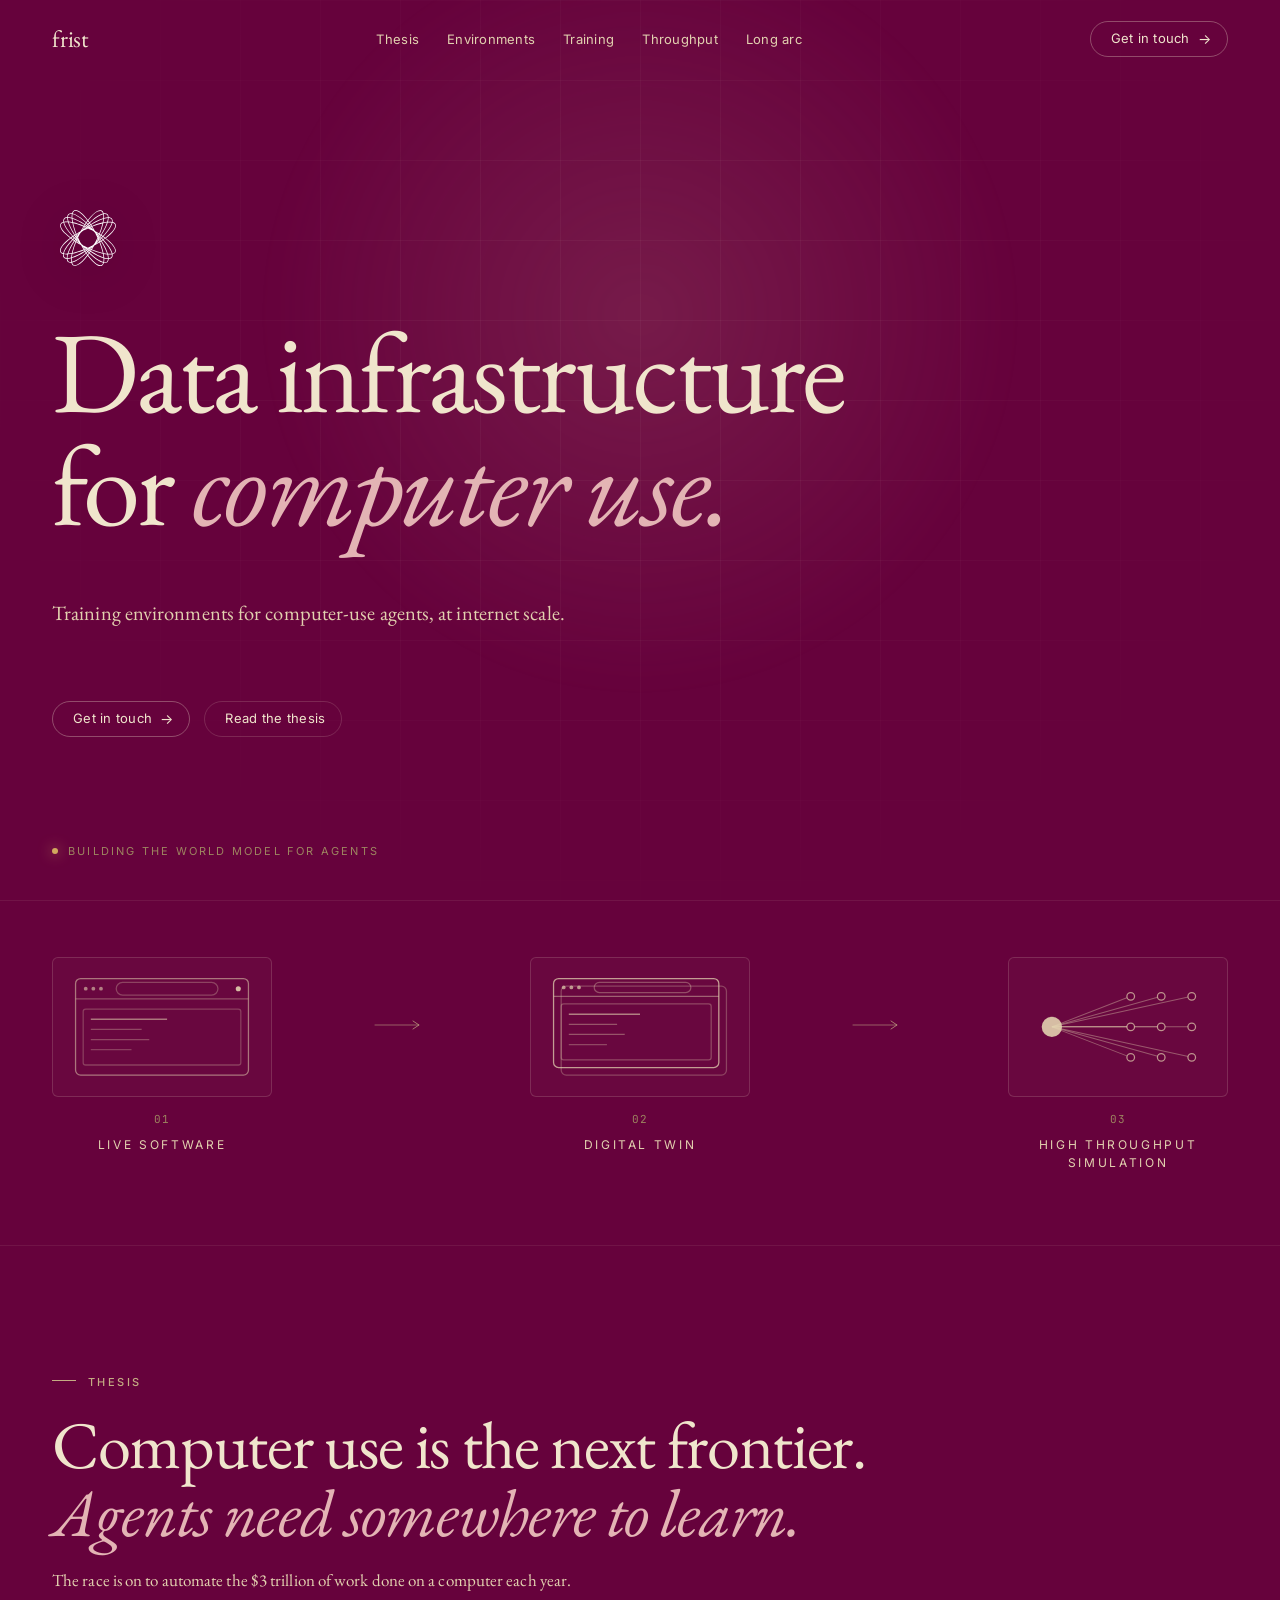
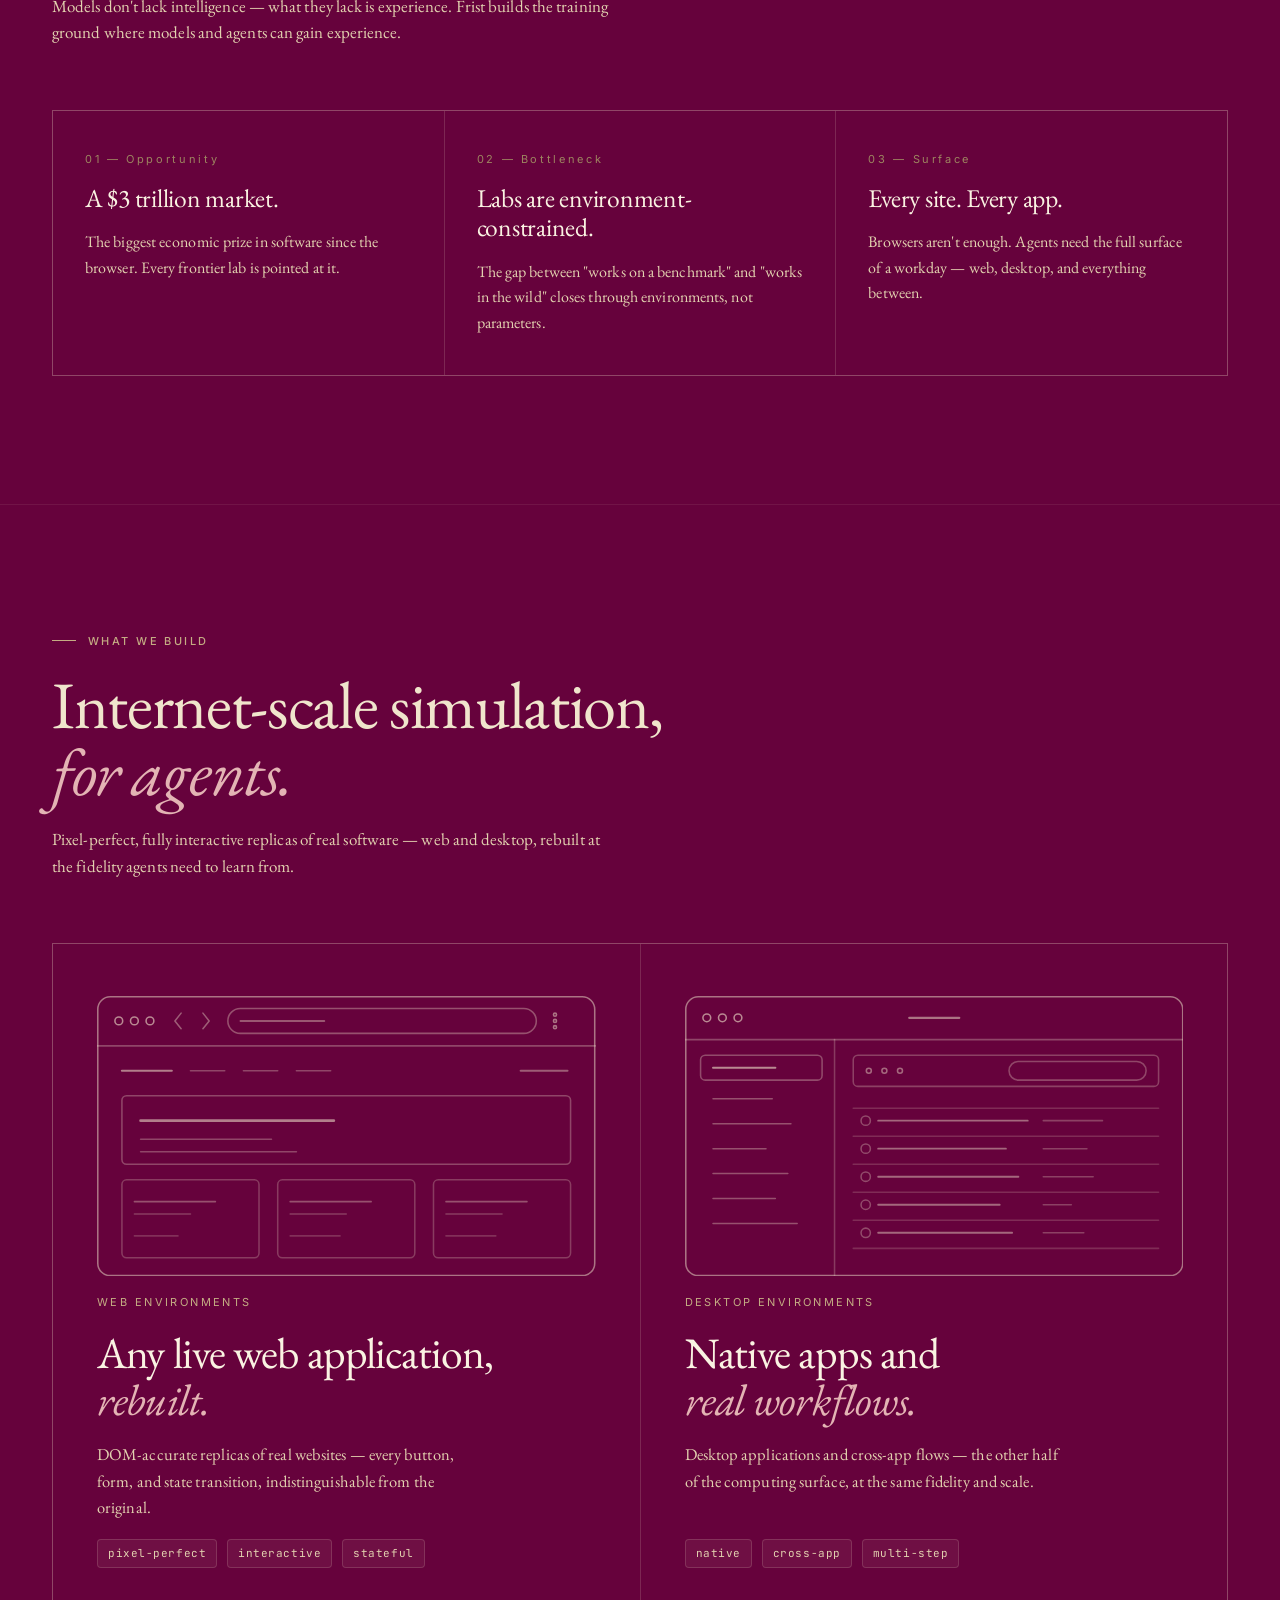
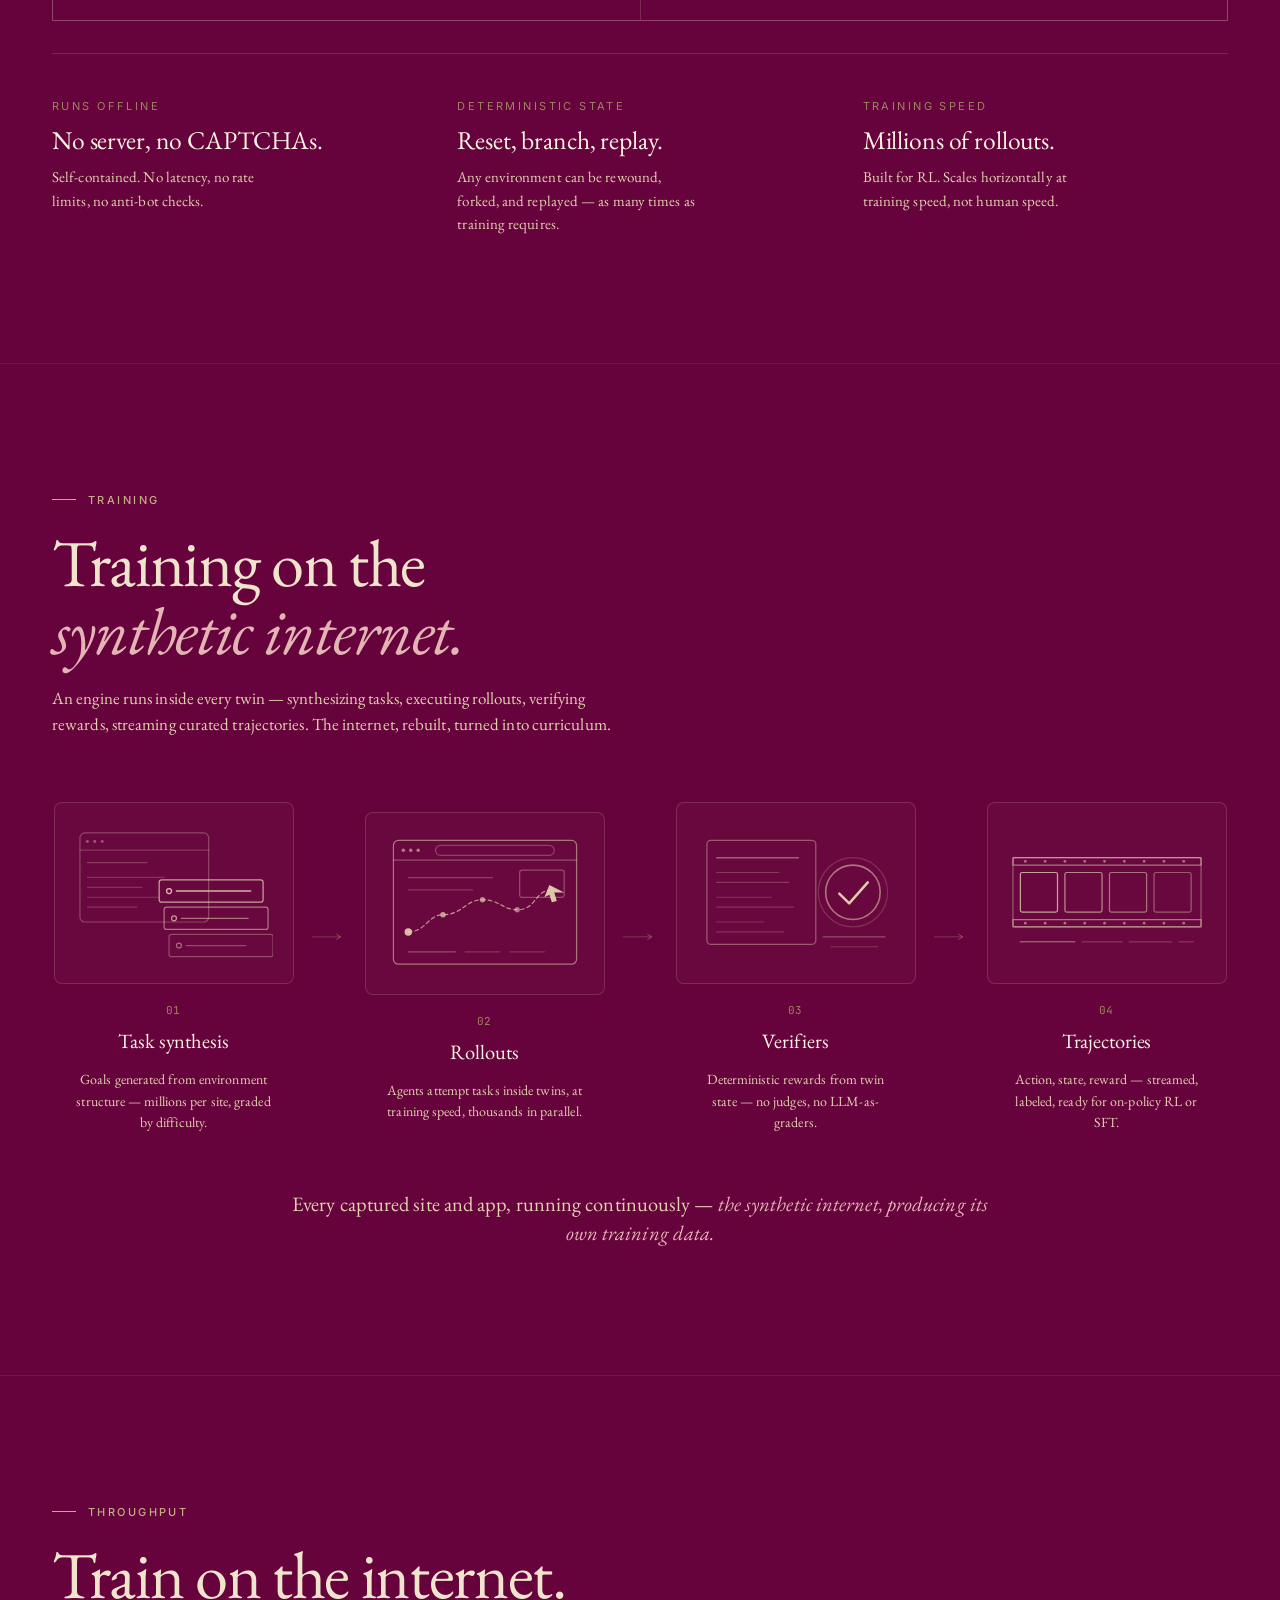
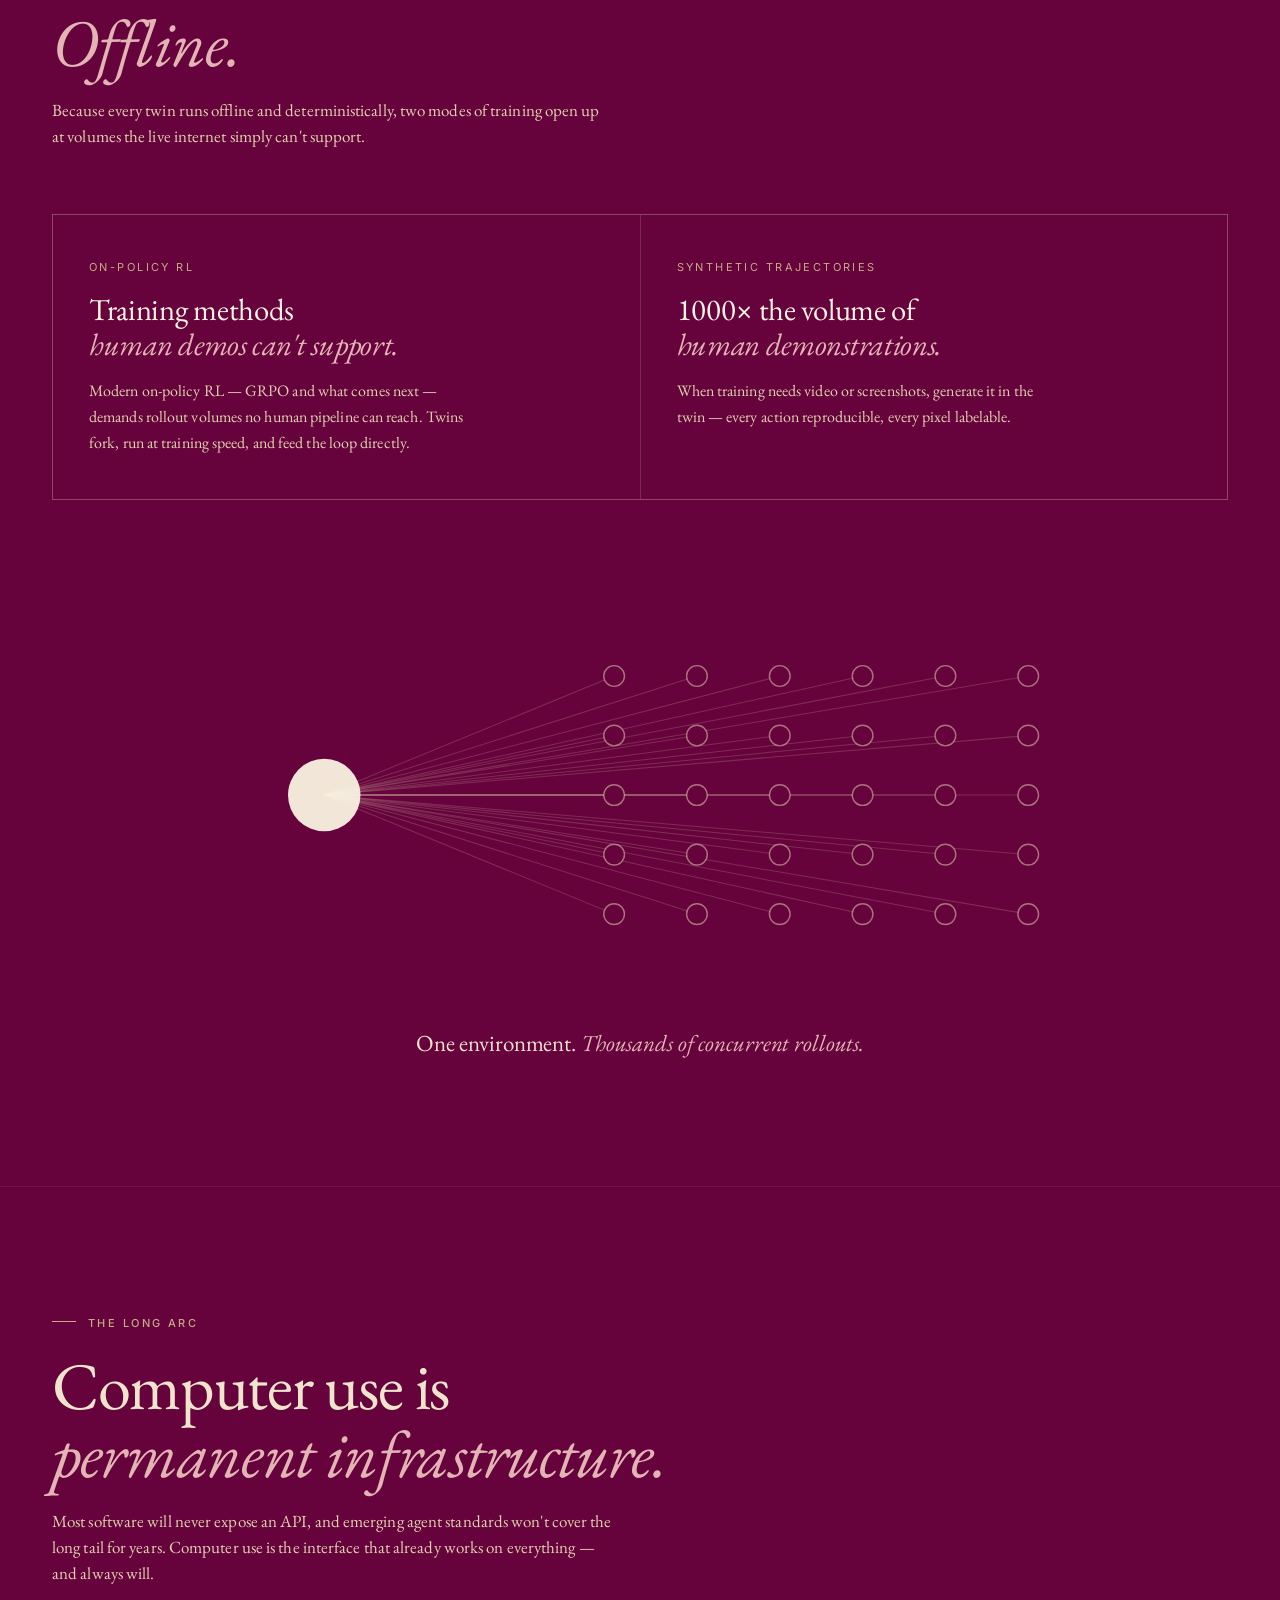
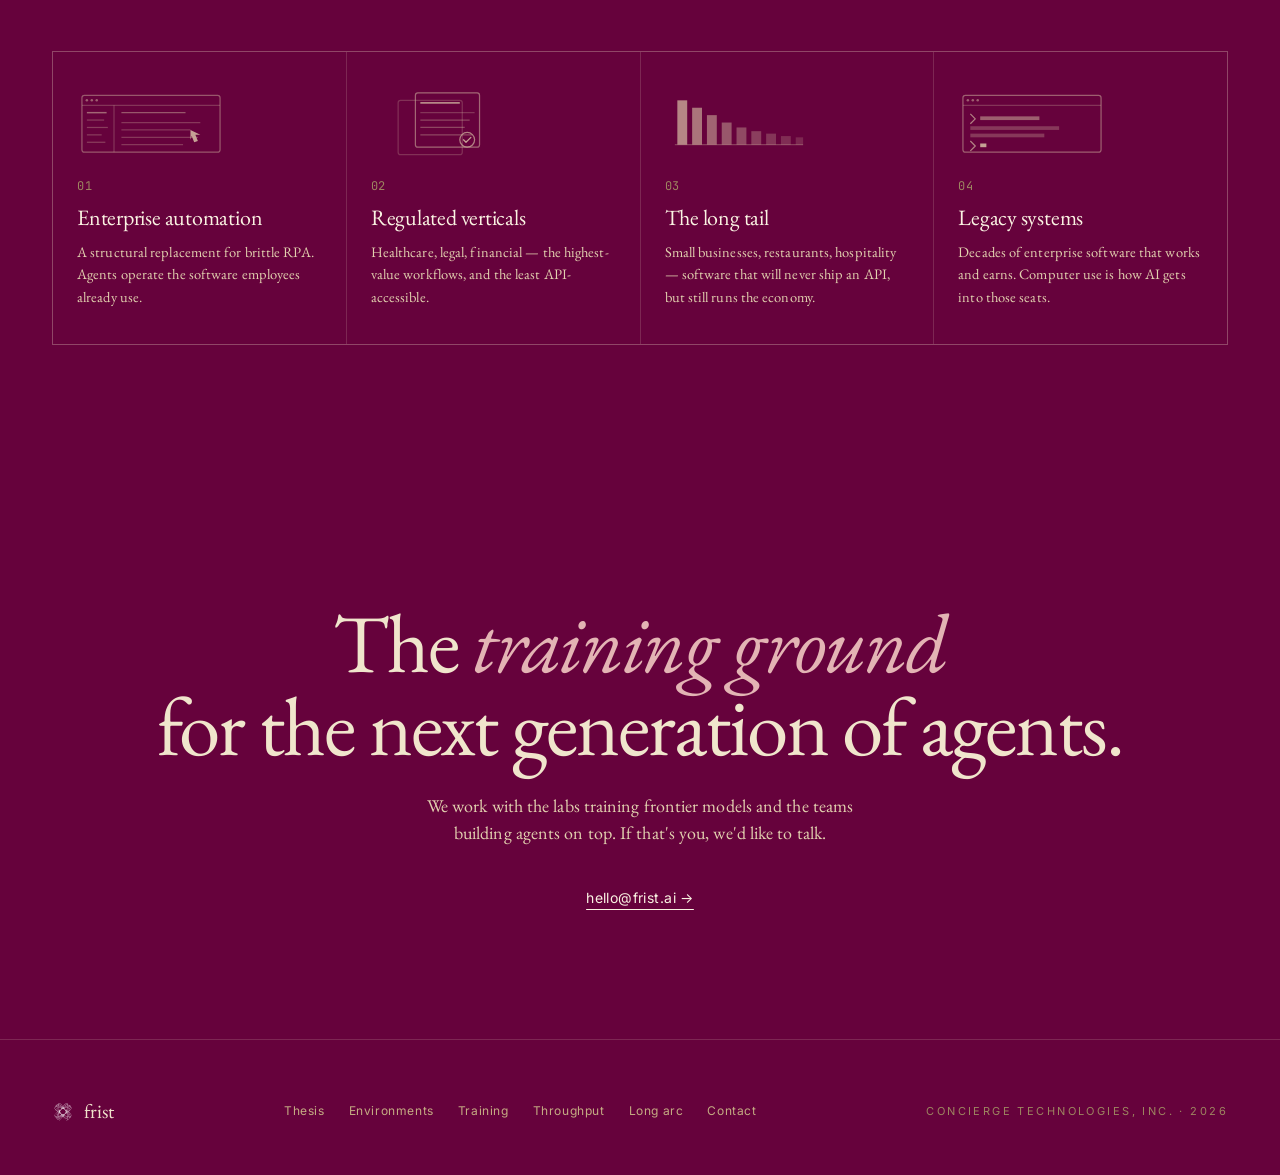
==== commit db2df598: "Add training process strip, robots.txt, and refine hero copy Co-Authored-By: WOZCODE <contact@withwo" ====
--- a/index.html
+++ b/index.html
@@ -4,7 +4,7 @@
   <meta charset="utf-8" />
   <meta name="viewport" content="width=device-width, initial-scale=1" />
   <title>Frist — Data infrastructure for computer use</title>
-  <meta name="description" content="Frist builds pixel-perfect, interactive replicas of websites at internet scale — a world model where frontier computer-use agents learn to operate real software." />
+  <meta name="description" content="Frist builds interactive replicas of real websites and desktop apps at internet scale — training environments where computer-use agents learn to operate real software." />
   <meta name="theme-color" content="#66023C" />
 
   <link rel="icon" type="image/svg+xml" href="assets/logo.svg" />
@@ -25,6 +25,7 @@
       <nav class="nav__links" aria-label="Primary">
         <a href="#thesis" class="nav__link">Thesis</a>
         <a href="#environments" class="nav__link">Environments</a>
+        <a href="#synthetic-internet" class="nav__link">Training</a>
         <a href="#throughput" class="nav__link">Throughput</a>
         <a href="#long-arc" class="nav__link">Long arc</a>
       </nav>
@@ -44,8 +45,7 @@
         Data infrastructure<br />for <em>computer use.</em>
       </h1>
       <p class="hero__sub" data-reveal style="--reveal-delay:160ms;">
-        Training environments for computer-use agents — interactive replicas of
-        real websites and desktop apps, at internet scale.
+        Training environments for computer-use agents, at internet scale.
       </p>
       <div class="hero__cta" data-reveal style="--reveal-delay:240ms;">
         <a href="#contact" class="btn">Get in touch <span class="arrow">→</span></a>
@@ -57,6 +57,101 @@
         <span class="hero__meta-dot" aria-hidden="true"></span>
         <span>Building the world model for agents</span>
       </div>
+    </div>
+  </section>
+
+  <!-- ============ PROCESS STRIP ============ -->
+  <section class="process" aria-label="How it works">
+    <div class="container">
+      <ol class="process__flow">
+        <li class="process__step" data-reveal>
+          <div class="process__viz" aria-hidden="true">
+            <svg viewBox="0 0 140 80" fill="none" stroke="currentColor" stroke-width="1" stroke-linejoin="round">
+              <rect x="2" y="2" width="136" height="76" rx="4" opacity="0.55"/>
+              <line x1="2" y1="18" x2="138" y2="18" opacity="0.35"/>
+              <circle cx="10" cy="10" r="1.5" fill="currentColor" stroke="none" opacity="0.6"/>
+              <circle cx="16" cy="10" r="1.5" fill="currentColor" stroke="none" opacity="0.6"/>
+              <circle cx="22" cy="10" r="1.5" fill="currentColor" stroke="none" opacity="0.6"/>
+              <rect x="34" y="5" width="80" height="10" rx="5" opacity="0.3"/>
+              <rect x="8" y="26" width="124" height="44" rx="2" opacity="0.28"/>
+              <line x1="14" y1="34" x2="74" y2="34" opacity="0.55" stroke-width="1.2"/>
+              <line x1="14" y1="42" x2="54" y2="42" opacity="0.32"/>
+              <line x1="14" y1="50" x2="60" y2="50" opacity="0.32"/>
+              <line x1="14" y1="58" x2="46" y2="58" opacity="0.28"/>
+              <circle cx="130" cy="10" r="2" fill="currentColor" stroke="none" opacity="0.9"/>
+            </svg>
+          </div>
+          <span class="process__num">01</span>
+          <span class="process__label">Live Software</span>
+        </li>
+
+        <li class="process__arrow" aria-hidden="true">
+          <svg viewBox="0 0 56 12" fill="none" stroke="currentColor" stroke-width="1" stroke-linejoin="round" stroke-linecap="round">
+            <line x1="2" y1="6" x2="46" y2="6" opacity="0.55"/>
+            <path d="M40 2 L46 6 L40 10" opacity="0.7"/>
+          </svg>
+        </li>
+
+        <li class="process__step" data-reveal style="--reveal-delay:80ms;">
+          <div class="process__viz" aria-hidden="true">
+            <svg viewBox="0 0 140 80" fill="none" stroke="currentColor" stroke-width="1" stroke-linejoin="round">
+              <rect x="8" y="8" width="130" height="70" rx="4" opacity="0.3"/>
+              <rect x="2" y="2" width="130" height="70" rx="4" opacity="0.75"/>
+              <line x1="2" y1="16" x2="132" y2="16" opacity="0.45"/>
+              <circle cx="10" cy="9" r="1.5" fill="currentColor" stroke="none" opacity="0.7"/>
+              <circle cx="16" cy="9" r="1.5" fill="currentColor" stroke="none" opacity="0.7"/>
+              <circle cx="22" cy="9" r="1.5" fill="currentColor" stroke="none" opacity="0.7"/>
+              <rect x="34" y="5" width="76" height="8" rx="4" opacity="0.35"/>
+              <rect x="8" y="22" width="118" height="44" rx="2" opacity="0.32"/>
+              <line x1="14" y1="30" x2="70" y2="30" opacity="0.6" stroke-width="1.2"/>
+              <line x1="14" y1="38" x2="52" y2="38" opacity="0.38"/>
+              <line x1="14" y1="46" x2="58" y2="46" opacity="0.38"/>
+              <line x1="14" y1="54" x2="44" y2="54" opacity="0.32"/>
+            </svg>
+          </div>
+          <span class="process__num">02</span>
+          <span class="process__label">Digital Twin</span>
+        </li>
+
+        <li class="process__arrow" aria-hidden="true">
+          <svg viewBox="0 0 56 12" fill="none" stroke="currentColor" stroke-width="1" stroke-linejoin="round" stroke-linecap="round">
+            <line x1="2" y1="6" x2="46" y2="6" opacity="0.55"/>
+            <path d="M40 2 L46 6 L40 10" opacity="0.7"/>
+          </svg>
+        </li>
+
+        <li class="process__step" data-reveal style="--reveal-delay:160ms;">
+          <div class="process__viz" aria-hidden="true">
+            <svg viewBox="0 0 140 80" fill="none" stroke="currentColor" stroke-width="1">
+              <g class="process__lines" stroke-opacity="0.4" stroke-width="0.8">
+                <line x1="18" y1="40" x2="80" y2="16"/>
+                <line x1="18" y1="40" x2="80" y2="40"/>
+                <line x1="18" y1="40" x2="80" y2="64"/>
+                <line x1="18" y1="40" x2="104" y2="16"/>
+                <line x1="18" y1="40" x2="104" y2="40"/>
+                <line x1="18" y1="40" x2="104" y2="64"/>
+                <line x1="18" y1="40" x2="128" y2="16"/>
+                <line x1="18" y1="40" x2="128" y2="40"/>
+                <line x1="18" y1="40" x2="128" y2="64"/>
+              </g>
+              <circle cx="18" cy="40" r="8" fill="currentColor" stroke="none" opacity="0.9"/>
+              <g class="process__targets">
+                <circle cx="80"  cy="16" r="3"/>
+                <circle cx="80"  cy="40" r="3"/>
+                <circle cx="80"  cy="64" r="3"/>
+                <circle cx="104" cy="16" r="3"/>
+                <circle cx="104" cy="40" r="3"/>
+                <circle cx="104" cy="64" r="3"/>
+                <circle cx="128" cy="16" r="3"/>
+                <circle cx="128" cy="40" r="3"/>
+                <circle cx="128" cy="64" r="3"/>
+              </g>
+            </svg>
+          </div>
+          <span class="process__num">03</span>
+          <span class="process__label">High Throughput Simulation</span>
+        </li>
+      </ol>
     </div>
   </section>
 
@@ -70,13 +165,10 @@
           <em>Agents need somewhere to learn.</em>
         </h2>
         <p class="section__lede">
-          Frontier labs are racing to build computer-use agents that can automate the
-          $3 trillion of human labor spent on a computer every year. The models aren't
-          struggling because they're dumb — they haven't had enough practice. Ask
-          Einstein to book a JetBlue flight and he'll figure it out, slowly. Give a
-          ten-year-old three months on an iPad and they'll crush it. Models need
-          muscle memory. Muscle memory needs surface area. That's the gap Frist
-          closes.
+          The race is on to automate the $3 trillion of work done on a computer
+          each year. Models don't lack intelligence — what they lack is
+          experience. Frist builds the training ground where models and agents
+          can gain experience.
         </p>
       </header>
 
@@ -85,9 +177,8 @@
           <span class="thesis__num">01 — Opportunity</span>
           <h3 class="thesis__h">A $3 trillion market.</h3>
           <p class="thesis__p">
-            Automating even a fraction of the work people do on a computer is the
-            biggest economic prize in software since the browser. Every lab building
-            a frontier model is pointed at it.
+            The biggest economic prize in software since the browser. Every
+            frontier lab is pointed at it.
           </p>
         </article>
 
@@ -95,10 +186,8 @@
           <span class="thesis__num">02 — Bottleneck</span>
           <h3 class="thesis__h">Labs are environment-constrained.</h3>
           <p class="thesis__p">
-            The bottleneck isn't compute or intelligence — it's realistic environments
-            where agents can train. There's a gap between a model that can use a
-            website on a benchmark and one that can do so in the wild. Environments
-            are how that gap closes.
+            The gap between "works on a benchmark" and "works in the wild" closes
+            through environments, not parameters.
           </p>
         </article>
 
@@ -106,9 +195,8 @@
           <span class="thesis__num">03 — Surface</span>
           <h3 class="thesis__h">Every site. Every app.</h3>
           <p class="thesis__p">
-            Computer use isn't just the browser. Agents need to operate desktop
-            applications, multi-step workflows, and the full surface of a person's
-            workday. The training ground has to cover all of it.
+            Browsers aren't enough. Agents need the full surface of a workday —
+            web, desktop, and everything between.
           </p>
         </article>
       </div>
@@ -125,10 +213,8 @@
           <em>for agents.</em>
         </h2>
         <p class="section__lede">
-          Pixel-perfect, fully interactive replicas of real software. The entire
-          computing surface — web and desktop — rebuilt at the fidelity agents need to
-          learn from. We're building toward a complete interactive replica of the
-          internet itself.
+          Pixel-perfect, fully interactive replicas of real software — web and
+          desktop, rebuilt at the fidelity agents need to learn from.
         </p>
       </header>
 
@@ -174,9 +260,8 @@
           <span class="capability__label">Web environments</span>
           <h3 class="capability__h">Any live web application,<br /><em>rebuilt.</em></h3>
           <p class="capability__p">
-            DOM-accurate, fully interactive replicas of real websites. Every button,
-            every form, every state transition — indistinguishable from the original
-            at the resolution agents need to train against.
+            DOM-accurate replicas of real websites — every button, form, and
+            state transition, indistinguishable from the original.
           </p>
           <div class="capability__tags">
             <span class="tag">pixel-perfect</span>
@@ -234,9 +319,8 @@
           <span class="capability__label">Desktop environments</span>
           <h3 class="capability__h">Native apps and<br /><em>real workflows.</em></h3>
           <p class="capability__p">
-            Desktop applications, operating systems, and cross-app flows — the other
-            half of the computing surface. Same fidelity, same interactivity, at the
-            same scale.
+            Desktop applications and cross-app flows — the other half of the
+            computing surface, at the same fidelity and scale.
           </p>
           <div class="capability__tags">
             <span class="tag">native</span>
@@ -251,29 +335,201 @@
           <div class="spec__label">Runs offline</div>
           <h4 class="spec__h">No server, no CAPTCHAs.</h4>
           <p class="spec__p">
-            Every environment is fully self-contained. No network latency, no rate
-            limits, no anti-bot checks standing between the agent and the lesson.
+            Self-contained. No latency, no rate limits, no anti-bot checks.
           </p>
         </div>
         <div class="spec">
           <div class="spec__label">Deterministic state</div>
           <h4 class="spec__h">Reset, branch, replay.</h4>
           <p class="spec__p">
-            State is first-class. Any environment can be rewound to a known point,
-            forked for parallel rollouts, and replayed as many times as training
-            requires.
+            Any environment can be rewound, forked, and replayed — as many times
+            as training requires.
           </p>
         </div>
         <div class="spec">
           <div class="spec__label">Training speed</div>
           <h4 class="spec__h">Millions of rollouts.</h4>
           <p class="spec__p">
-            Built from the start for RL. Environments scale horizontally and run at
-            training speed, not human speed — enough surface area for the muscle memory
-            agents need.
+            Built for RL. Scales horizontally at training speed, not human speed.
           </p>
         </div>
       </div>
+    </div>
+  </section>
+
+  <!-- ============ SYNTHETIC INTERNET ============ -->
+  <section class="section" id="synthetic-internet">
+    <div class="container">
+      <header class="section__head" data-reveal>
+        <span class="eyebrow">Training</span>
+        <h2 class="section__title">
+          Training on the<br /><em>synthetic internet.</em>
+        </h2>
+        <p class="section__lede">
+          An engine runs inside every twin — synthesizing tasks, executing
+          rollouts, verifying rewards, streaming curated trajectories. The
+          internet, rebuilt, turned into curriculum.
+        </p>
+      </header>
+
+      <ol class="pipeline" data-reveal>
+        <li class="pipeline__stage">
+          <div class="pipeline__viz" aria-hidden="true">
+            <svg viewBox="0 0 160 112" fill="none" stroke="currentColor" stroke-width="1" stroke-linejoin="round" stroke-linecap="round">
+              <rect x="4" y="8" width="104" height="72" rx="4" opacity="0.32"/>
+              <line x1="4" y1="22" x2="108" y2="22" opacity="0.24"/>
+              <circle cx="10" cy="15" r="1.2" fill="currentColor" stroke="none" opacity="0.4"/>
+              <circle cx="16" cy="15" r="1.2" fill="currentColor" stroke="none" opacity="0.4"/>
+              <circle cx="22" cy="15" r="1.2" fill="currentColor" stroke="none" opacity="0.4"/>
+              <line x1="10" y1="32" x2="58" y2="32" opacity="0.26"/>
+              <line x1="10" y1="44" x2="72" y2="44" opacity="0.22"/>
+              <line x1="10" y1="52" x2="54" y2="52" opacity="0.22"/>
+              <line x1="10" y1="60" x2="68" y2="60" opacity="0.22"/>
+              <line x1="10" y1="68" x2="50" y2="68" opacity="0.22"/>
+              <rect x="68" y="46" width="84" height="18" rx="2" opacity="0.78"/>
+              <circle cx="76" cy="55" r="2" opacity="0.95"/>
+              <line x1="82" y1="55" x2="142" y2="55" opacity="0.85" stroke-width="1.2"/>
+              <rect x="72" y="68" width="84" height="18" rx="2" opacity="0.56"/>
+              <circle cx="80" cy="77" r="2" opacity="0.75"/>
+              <line x1="86" y1="77" x2="140" y2="77" opacity="0.55"/>
+              <rect x="76" y="90" width="84" height="18" rx="2" opacity="0.34"/>
+              <circle cx="84" cy="99" r="2" opacity="0.5"/>
+              <line x1="90" y1="99" x2="138" y2="99" opacity="0.35"/>
+            </svg>
+          </div>
+          <span class="pipeline__num">01</span>
+          <h3 class="pipeline__label">Task synthesis</h3>
+          <p class="pipeline__desc">
+            Goals generated from environment structure — millions per site,
+            graded by difficulty.
+          </p>
+        </li>
+
+        <li class="pipeline__arrow" aria-hidden="true">
+          <svg viewBox="0 0 56 12" fill="none" stroke="currentColor" stroke-width="1" stroke-linejoin="round" stroke-linecap="round">
+            <line x1="2" y1="6" x2="46" y2="6" opacity="0.45"/>
+            <path d="M40 2 L46 6 L40 10" opacity="0.7"/>
+          </svg>
+        </li>
+
+        <li class="pipeline__stage">
+          <div class="pipeline__viz" aria-hidden="true">
+            <svg viewBox="0 0 160 112" fill="none" stroke="currentColor" stroke-width="1" stroke-linejoin="round" stroke-linecap="round">
+              <rect x="6" y="6" width="148" height="100" rx="4" opacity="0.55"/>
+              <line x1="6" y1="22" x2="154" y2="22" opacity="0.35"/>
+              <circle cx="14" cy="14" r="1.4" fill="currentColor" stroke="none" opacity="0.6"/>
+              <circle cx="20" cy="14" r="1.4" fill="currentColor" stroke="none" opacity="0.6"/>
+              <circle cx="26" cy="14" r="1.4" fill="currentColor" stroke="none" opacity="0.6"/>
+              <rect x="40" y="10" width="96" height="8" rx="4" opacity="0.3"/>
+              <line x1="18" y1="36" x2="86" y2="36" opacity="0.3"/>
+              <line x1="18" y1="46" x2="70" y2="46" opacity="0.22"/>
+              <rect x="108" y="30" width="36" height="22" rx="2" opacity="0.35"/>
+              <path d="M18 80 C32 80 34 66 46 66 C62 66 64 54 78 54 C92 54 94 62 106 62 C122 62 120 46 134 46" opacity="0.7" stroke-dasharray="3 2.5"/>
+              <circle cx="18" cy="80" r="3" fill="currentColor" stroke="none" opacity="0.9"/>
+              <circle cx="46" cy="66" r="2.2" fill="currentColor" stroke="none" opacity="0.75"/>
+              <circle cx="78" cy="54" r="2.2" fill="currentColor" stroke="none" opacity="0.65"/>
+              <circle cx="106" cy="62" r="2.2" fill="currentColor" stroke="none" opacity="0.55"/>
+              <path d="M132 42 L144 48 L136 48 L138 55 L134 56 L132 50 L128 52 Z" fill="currentColor" stroke="none" opacity="0.95"/>
+              <line x1="18" y1="96" x2="56" y2="96" opacity="0.35"/>
+              <line x1="64" y1="96" x2="92" y2="96" opacity="0.22"/>
+              <line x1="100" y1="96" x2="128" y2="96" opacity="0.22"/>
+            </svg>
+          </div>
+          <span class="pipeline__num">02</span>
+          <h3 class="pipeline__label">Rollouts</h3>
+          <p class="pipeline__desc">
+            Agents attempt tasks inside twins, at training speed, thousands
+            in parallel.
+          </p>
+        </li>
+
+        <li class="pipeline__arrow" aria-hidden="true">
+          <svg viewBox="0 0 56 12" fill="none" stroke="currentColor" stroke-width="1" stroke-linejoin="round" stroke-linecap="round">
+            <line x1="2" y1="6" x2="46" y2="6" opacity="0.45"/>
+            <path d="M40 2 L46 6 L40 10" opacity="0.7"/>
+          </svg>
+        </li>
+
+        <li class="pipeline__stage">
+          <div class="pipeline__viz" aria-hidden="true">
+            <svg viewBox="0 0 160 112" fill="none" stroke="currentColor" stroke-width="1" stroke-linejoin="round" stroke-linecap="round">
+              <rect x="8" y="14" width="88" height="84" rx="3" opacity="0.42"/>
+              <line x1="16" y1="28" x2="82" y2="28" opacity="0.45" stroke-width="1.2"/>
+              <line x1="16" y1="40" x2="66" y2="40" opacity="0.25"/>
+              <line x1="16" y1="48" x2="74" y2="48" opacity="0.25"/>
+              <line x1="16" y1="60" x2="60" y2="60" opacity="0.22"/>
+              <line x1="16" y1="68" x2="78" y2="68" opacity="0.22"/>
+              <line x1="16" y1="80" x2="54" y2="80" opacity="0.22"/>
+              <line x1="16" y1="88" x2="70" y2="88" opacity="0.22"/>
+              <circle cx="126" cy="56" r="22" opacity="0.55" stroke-width="1.3"/>
+              <circle cx="126" cy="56" r="28" opacity="0.2"/>
+              <path d="M115 57 L123 65 L138 48" opacity="0.98" stroke-width="2"/>
+              <line x1="102" y1="92" x2="152" y2="92" opacity="0.35"/>
+              <line x1="108" y1="100" x2="146" y2="100" opacity="0.22"/>
+            </svg>
+          </div>
+          <span class="pipeline__num">03</span>
+          <h3 class="pipeline__label">Verifiers</h3>
+          <p class="pipeline__desc">
+            Deterministic rewards from twin state — no judges, no
+            LLM-as-graders.
+          </p>
+        </li>
+
+        <li class="pipeline__arrow" aria-hidden="true">
+          <svg viewBox="0 0 56 12" fill="none" stroke="currentColor" stroke-width="1" stroke-linejoin="round" stroke-linecap="round">
+            <line x1="2" y1="6" x2="46" y2="6" opacity="0.45"/>
+            <path d="M40 2 L46 6 L40 10" opacity="0.7"/>
+          </svg>
+        </li>
+
+        <li class="pipeline__stage">
+          <div class="pipeline__viz" aria-hidden="true">
+            <svg viewBox="0 0 160 112" fill="none" stroke="currentColor" stroke-width="1" stroke-linejoin="round" stroke-linecap="round">
+              <rect x="4" y="28" width="152" height="56" rx="2" opacity="0.4"/>
+              <rect x="4" y="28" width="152" height="6" opacity="0.55"/>
+              <rect x="4" y="78" width="152" height="6" opacity="0.55"/>
+              <rect x="10" y="40" width="30" height="32" rx="1.5" opacity="0.78"/>
+              <rect x="46" y="40" width="30" height="32" rx="1.5" opacity="0.66"/>
+              <rect x="82" y="40" width="30" height="32" rx="1.5" opacity="0.54"/>
+              <rect x="118" y="40" width="30" height="32" rx="1.5" opacity="0.42"/>
+              <circle cx="14" cy="31" r="1.1" fill="currentColor" stroke="none" opacity="0.55"/>
+              <circle cx="30" cy="31" r="1.1" fill="currentColor" stroke="none" opacity="0.55"/>
+              <circle cx="46" cy="31" r="1.1" fill="currentColor" stroke="none" opacity="0.55"/>
+              <circle cx="62" cy="31" r="1.1" fill="currentColor" stroke="none" opacity="0.55"/>
+              <circle cx="78" cy="31" r="1.1" fill="currentColor" stroke="none" opacity="0.55"/>
+              <circle cx="94" cy="31" r="1.1" fill="currentColor" stroke="none" opacity="0.55"/>
+              <circle cx="110" cy="31" r="1.1" fill="currentColor" stroke="none" opacity="0.55"/>
+              <circle cx="126" cy="31" r="1.1" fill="currentColor" stroke="none" opacity="0.55"/>
+              <circle cx="142" cy="31" r="1.1" fill="currentColor" stroke="none" opacity="0.55"/>
+              <circle cx="14" cy="81" r="1.1" fill="currentColor" stroke="none" opacity="0.55"/>
+              <circle cx="30" cy="81" r="1.1" fill="currentColor" stroke="none" opacity="0.55"/>
+              <circle cx="46" cy="81" r="1.1" fill="currentColor" stroke="none" opacity="0.55"/>
+              <circle cx="62" cy="81" r="1.1" fill="currentColor" stroke="none" opacity="0.55"/>
+              <circle cx="78" cy="81" r="1.1" fill="currentColor" stroke="none" opacity="0.55"/>
+              <circle cx="94" cy="81" r="1.1" fill="currentColor" stroke="none" opacity="0.55"/>
+              <circle cx="110" cy="81" r="1.1" fill="currentColor" stroke="none" opacity="0.55"/>
+              <circle cx="126" cy="81" r="1.1" fill="currentColor" stroke="none" opacity="0.55"/>
+              <circle cx="142" cy="81" r="1.1" fill="currentColor" stroke="none" opacity="0.55"/>
+              <line x1="10" y1="96" x2="54" y2="96" opacity="0.4" stroke-width="1.2"/>
+              <line x1="60" y1="96" x2="92" y2="96" opacity="0.24"/>
+              <line x1="98" y1="96" x2="132" y2="96" opacity="0.24"/>
+              <line x1="138" y1="96" x2="150" y2="96" opacity="0.24"/>
+            </svg>
+          </div>
+          <span class="pipeline__num">04</span>
+          <h3 class="pipeline__label">Trajectories</h3>
+          <p class="pipeline__desc">
+            Action, state, reward — streamed, labeled, ready for on-policy
+            RL or SFT.
+          </p>
+        </li>
+      </ol>
+
+      <p class="pipeline__caption" data-reveal style="--reveal-delay:120ms;">
+        Every captured site and app, running continuously —
+        <em>the synthetic internet, producing its own training data.</em>
+      </p>
     </div>
   </section>
 
@@ -297,22 +553,21 @@
           <h3 class="mode__h">Training methods<br /><em>human demos can't support.</em></h3>
           <p class="mode__p">
             Modern on-policy RL — GRPO and what comes next — demands rollout
-            volumes no human-demonstration pipeline can reach. Twins fork from
-            any state, run at training speed, and feed the RL loop directly.
+            volumes no human pipeline can reach. Twins fork, run at training
+            speed, and feed the loop directly.
           </p>
         </article>
         <article class="mode" style="--reveal-delay:120ms;">
           <span class="mode__label">Synthetic trajectories</span>
           <h3 class="mode__h">1000× the volume of<br /><em>human demonstrations.</em></h3>
           <p class="mode__p">
-            When supervised training needs video or screenshot data, generate it
-            inside the twin at a scale human pipelines can't match — every action
-            reproducible, every pixel labelable.
+            When training needs video or screenshots, generate it in the twin —
+            every action reproducible, every pixel labelable.
           </p>
         </article>
       </div>
 
-      <figure class="rollout-band" data-reveal style="--reveal-delay:160ms;">
+      <figure class="rollout-band" data-reveal style="--reveal-delay:160ms;" aria-label="Parallel rollout fanout">
         <div class="rollout-band__viz" aria-hidden="true">
           <svg viewBox="0 0 680 320" fill="none" preserveAspectRatio="xMidYMid meet">
             <g class="rollout-band__lines" stroke="currentColor">
@@ -396,50 +651,109 @@
         <span class="eyebrow">The long arc</span>
         <h2 class="section__title">
           Computer use is<br />
-          <em>a permanent layer.</em>
+          <em>permanent infrastructure.</em>
         </h2>
         <p class="section__lede">
-          Most software people touch every day doesn't expose an API. Emerging
-          agent-to-app standards are early, partial, and years from covering the long
-          tail — many can't even complete a transaction today. Agents that can
-          operate real interfaces are the backward-compatibility layer for the entire
-          stack, and they'll be needed for a long time. As they get cheaper and more
-          capable, use cases unlock themselves.
+          Most software will never expose an API, and emerging agent standards
+          won't cover the long tail for years. Computer use is the interface
+          that already works on everything — and always will.
         </p>
       </header>
 
       <div class="unlocks">
         <article class="unlock" data-reveal>
+          <div class="unlock__wire" aria-hidden="true">
+            <svg viewBox="0 0 120 56" fill="none" stroke="currentColor" stroke-width="1" stroke-linejoin="round">
+              <rect x="4" y="6" width="112" height="46" rx="2" opacity="0.5"/>
+              <line x1="4" y1="14" x2="116" y2="14" opacity="0.3"/>
+              <circle cx="8"  cy="10" r="1" fill="currentColor" stroke="none" opacity="0.55"/>
+              <circle cx="12" cy="10" r="1" fill="currentColor" stroke="none" opacity="0.55"/>
+              <circle cx="16" cy="10" r="1" fill="currentColor" stroke="none" opacity="0.55"/>
+              <line x1="30" y1="14" x2="30" y2="52" opacity="0.3"/>
+              <line x1="8"  y1="20" x2="24" y2="20" opacity="0.6" stroke-width="1.2"/>
+              <line x1="8"  y1="26" x2="22" y2="26" opacity="0.35"/>
+              <line x1="8"  y1="32" x2="25" y2="32" opacity="0.35"/>
+              <line x1="8"  y1="38" x2="20" y2="38" opacity="0.35"/>
+              <line x1="8"  y1="44" x2="23" y2="44" opacity="0.35"/>
+              <line x1="36" y1="20" x2="88" y2="20" opacity="0.5"/>
+              <line x1="36" y1="28" x2="100" y2="28" opacity="0.32"/>
+              <line x1="36" y1="34" x2="92" y2="34" opacity="0.32"/>
+              <line x1="36" y1="40" x2="98" y2="40" opacity="0.32"/>
+              <line x1="36" y1="46" x2="86" y2="46" opacity="0.32"/>
+              <path d="M92 34 L100 38 L96 38 L98 43 L95 44 L93 39 L92 42 Z" fill="currentColor" stroke="none" opacity="0.95"/>
+            </svg>
+          </div>
           <span class="unlock__num">01</span>
           <h3 class="unlock__h">Enterprise automation</h3>
           <p class="unlock__p">
-            A structural replacement for brittle RPA. Agents that operate the software
-            employees already use — no integration project required.
+            A structural replacement for brittle RPA. Agents operate the
+            software employees already use.
           </p>
         </article>
         <article class="unlock" data-reveal style="--reveal-delay:80ms;">
+          <div class="unlock__wire" aria-hidden="true">
+            <svg viewBox="0 0 120 56" fill="none" stroke="currentColor" stroke-width="1" stroke-linejoin="round">
+              <rect x="22" y="10" width="52" height="44" rx="2" opacity="0.28"/>
+              <rect x="36" y="4"  width="52" height="44" rx="2" opacity="0.6"/>
+              <line x1="40" y1="12" x2="72" y2="12" opacity="0.8" stroke-width="1.4"/>
+              <line x1="40" y1="20" x2="84" y2="20" opacity="0.3"/>
+              <line x1="40" y1="26" x2="80" y2="26" opacity="0.4"/>
+              <line x1="40" y1="32" x2="76" y2="32" opacity="0.4"/>
+              <line x1="40" y1="38" x2="82" y2="38" opacity="0.4"/>
+              <circle cx="78" cy="42" r="6" opacity="0.75"/>
+              <path d="M75 42 L77 44 L81 40" opacity="0.95" stroke-linecap="round"/>
+            </svg>
+          </div>
           <span class="unlock__num">02</span>
           <h3 class="unlock__h">Regulated verticals</h3>
           <p class="unlock__p">
-            Healthcare, legal, and financial workflows that live inside legacy systems
-            without modern APIs. The most valuable, least accessible surface.
+            Healthcare, legal, financial — the highest-value workflows, and
+            the least API-accessible.
           </p>
         </article>
         <article class="unlock" data-reveal style="--reveal-delay:160ms;">
+          <div class="unlock__wire" aria-hidden="true">
+            <svg viewBox="0 0 120 56" fill="none">
+              <line x1="8" y1="46" x2="112" y2="46" stroke="currentColor" stroke-width="1" opacity="0.35"/>
+              <rect x="10"  y="10" width="8" height="36" fill="currentColor" opacity="0.78"/>
+              <rect x="22"  y="16" width="8" height="30" fill="currentColor" opacity="0.68"/>
+              <rect x="34"  y="22" width="8" height="24" fill="currentColor" opacity="0.58"/>
+              <rect x="46"  y="28" width="8" height="18" fill="currentColor" opacity="0.5"/>
+              <rect x="58"  y="32" width="8" height="14" fill="currentColor" opacity="0.42"/>
+              <rect x="70"  y="35" width="8" height="11" fill="currentColor" opacity="0.36"/>
+              <rect x="82"  y="37" width="8" height="9"  fill="currentColor" opacity="0.3"/>
+              <rect x="94"  y="39" width="8" height="7"  fill="currentColor" opacity="0.26"/>
+              <rect x="106" y="40" width="6" height="6"  fill="currentColor" opacity="0.22"/>
+            </svg>
+          </div>
           <span class="unlock__num">03</span>
           <h3 class="unlock__h">The long tail</h3>
           <p class="unlock__p">
-            Small businesses, restaurants, hospitality, and the long tail of consumer
-            software that will never ship an API or an MCP — but still runs the
-            economy.
+            Small businesses, restaurants, hospitality — software that will
+            never ship an API, but still runs the economy.
           </p>
         </article>
         <article class="unlock" data-reveal style="--reveal-delay:240ms;">
+          <div class="unlock__wire" aria-hidden="true">
+            <svg viewBox="0 0 120 56" fill="none" stroke="currentColor" stroke-width="1" stroke-linejoin="round">
+              <rect x="4" y="6" width="112" height="46" rx="2" opacity="0.55"/>
+              <line x1="4" y1="14" x2="116" y2="14" opacity="0.3"/>
+              <circle cx="8"  cy="10" r="1" fill="currentColor" stroke="none" opacity="0.55"/>
+              <circle cx="12" cy="10" r="1" fill="currentColor" stroke="none" opacity="0.55"/>
+              <circle cx="16" cy="10" r="1" fill="currentColor" stroke="none" opacity="0.55"/>
+              <path d="M10 21 L14 25 L10 29" opacity="0.75" fill="none"/>
+              <rect x="18" y="23" width="48" height="3" fill="currentColor" stroke="none" opacity="0.55"/>
+              <rect x="10" y="31" width="72" height="3" fill="currentColor" stroke="none" opacity="0.32"/>
+              <rect x="10" y="37" width="60" height="3" fill="currentColor" stroke="none" opacity="0.32"/>
+              <path d="M10 43 L14 47 L10 51" opacity="0.75" fill="none"/>
+              <rect x="18" y="45" width="5" height="3" fill="currentColor" stroke="none" opacity="0.95"/>
+            </svg>
+          </div>
           <span class="unlock__num">04</span>
           <h3 class="unlock__h">Legacy systems</h3>
           <p class="unlock__p">
-            The decades of enterprise software that works, earns, and isn't going
-            anywhere. Computer use is how AI finally gets into those seats.
+            Decades of enterprise software that works and earns. Computer use is
+            how AI gets into those seats.
           </p>
         </article>
       </div>
@@ -450,11 +764,11 @@
   <section class="cta-band" id="contact">
     <div class="container">
       <h2 class="cta-band__h" data-reveal>
-        Let's build the <em>training ground</em><br />for the next decade of agents.
+        The <em>training ground</em><br />for the next generation of agents.
       </h2>
       <p class="cta-band__sub" data-reveal style="--reveal-delay:80ms;">
         We work with the labs training frontier models and the teams building
-        agents on top of them. If that's you, we'd like to talk.
+        agents on top. If that's you, we'd like to talk.
       </p>
       <a href="mailto:hello@frist.ai" class="cta-band__mail" data-reveal style="--reveal-delay:160ms;">
         hello@frist.ai →
@@ -472,11 +786,12 @@
       <nav class="footer__links" aria-label="Footer">
         <a href="#thesis">Thesis</a>
         <a href="#environments">Environments</a>
+        <a href="#synthetic-internet">Training</a>
         <a href="#throughput">Throughput</a>
         <a href="#long-arc">Long arc</a>
         <a href="mailto:hello@frist.ai">Contact</a>
       </nav>
-      <div class="footer__meta">Concierge Technologies, Inc. · 2025</div>
+      <div class="footer__meta">Concierge Technologies, Inc. · 2026</div>
     </div>
   </footer>
 
--- a/styles.css
+++ b/styles.css
@@ -167,6 +167,7 @@
   color: var(--cream-200);
   position: relative;
   padding: 6px 0;
+  white-space: nowrap;
   transition: color 180ms var(--ease-soft);
 }
 .nav__link:hover { color: var(--cream-50); }
@@ -183,26 +184,33 @@
 .btn {
   display: inline-flex;
   align-items: center;
-  gap: 10px;
+  gap: 8px;
   font-family: var(--font-sans);
   font-size: 13px;
   letter-spacing: 0.02em;
-  padding: 10px 18px;
+  padding: 10px 16px 10px 20px;
   border-radius: 999px;
   border: 1px solid var(--border-strong);
   color: var(--cream-100);
   background: transparent;
+  white-space: nowrap;
+  line-height: 1;
   transition: background-color 200ms var(--ease-soft),
               border-color 200ms var(--ease-soft),
               transform 200ms var(--ease-soft);
   cursor: pointer;
 }
+.btn .arrow {
+  display: inline-block;
+  font-size: 14px;
+  line-height: 1;
+  transition: transform 240ms var(--ease);
+}
 .btn:hover {
   background: var(--cream-100);
   color: var(--wine-700);
   border-color: var(--cream-100);
 }
-.btn .arrow { transition: transform 240ms var(--ease); display: inline-block; }
 .btn:hover .arrow { transform: translateX(3px); }
 
 .btn--ghost { border-color: var(--border); }
@@ -312,6 +320,81 @@
   50% { opacity: 1; transform: scale(1.3); }
 }
 
+/* ---------- Process strip (live → twin → rollouts) ---------- */
+
+.process {
+  padding: 56px 0 72px;
+  border-top: 1px solid var(--border-faint);
+  border-bottom: 1px solid var(--border-faint);
+}
+.process__flow {
+  display: flex;
+  align-items: flex-start;
+  justify-content: space-between;
+  gap: 20px;
+  margin: 0;
+  padding: 0;
+  list-style: none;
+}
+.process__step {
+  flex: 0 1 220px;
+  display: flex;
+  flex-direction: column;
+  align-items: center;
+  gap: 14px;
+  text-align: center;
+}
+.process__viz {
+  width: 100%;
+  max-width: 220px;
+  color: var(--cream-200);
+  padding: 18px 20px;
+  border: 1px solid var(--border);
+  border-radius: 6px;
+  background: rgba(240, 229, 204, 0.025);
+  transition: border-color 260ms var(--ease-soft), background-color 260ms var(--ease-soft);
+}
+.process__step:hover .process__viz {
+  border-color: var(--border-strong);
+  background: rgba(240, 229, 204, 0.05);
+}
+.process__viz svg {
+  width: 100%;
+  height: auto;
+  display: block;
+}
+.process__targets circle {
+  fill: var(--wine-600);
+  stroke: currentColor;
+  stroke-width: 1;
+  stroke-opacity: 0.7;
+}
+.process__num {
+  font-family: var(--font-mono);
+  font-size: 11px;
+  letter-spacing: 0.05em;
+  color: var(--cream-400);
+}
+.process__label {
+  font-family: var(--font-sans);
+  font-size: 12px;
+  letter-spacing: 0.22em;
+  text-transform: uppercase;
+  color: var(--cream-200);
+  line-height: 1.55;
+  margin-top: -6px;
+  max-width: 180px;
+}
+.process__arrow {
+  flex: 0 0 56px;
+  color: var(--cream-300);
+  display: flex;
+  align-items: center;
+  justify-content: center;
+  margin-top: 62px; /* sit at the vertical middle of the viz */
+}
+.process__arrow svg { width: 100%; height: auto; }
+
 /* ---------- Section headers ---------- */
 
 .section__head {
@@ -561,6 +644,88 @@
 }
 .rollout-band__caption em { font-style: italic; color: var(--rose); }
 
+/* ---------- Pipeline (Synthetic internet) ---------- */
+
+.pipeline {
+  list-style: none;
+  margin: 0;
+  padding: 0;
+  display: flex;
+  align-items: center;
+  justify-content: space-between;
+  gap: 16px;
+}
+.pipeline__stage {
+  flex: 1 1 0;
+  min-width: 0;
+  display: flex;
+  flex-direction: column;
+  align-items: center;
+  gap: 14px;
+  text-align: center;
+}
+.pipeline__viz {
+  width: 100%;
+  max-width: 240px;
+  color: var(--cream-200);
+  padding: 20px 20px 22px;
+  border: 1px solid var(--border);
+  border-radius: 8px;
+  background: rgba(240, 229, 204, 0.025);
+  transition: border-color 280ms var(--ease-soft), background-color 280ms var(--ease-soft);
+}
+.pipeline__stage:hover .pipeline__viz {
+  border-color: var(--border-strong);
+  background: rgba(240, 229, 204, 0.05);
+}
+.pipeline__viz svg {
+  width: 100%;
+  height: auto;
+  display: block;
+}
+.pipeline__num {
+  font-family: var(--font-mono);
+  font-size: 11px;
+  letter-spacing: 0.06em;
+  color: var(--cream-400);
+  margin-top: 4px;
+}
+.pipeline__label {
+  font-family: var(--font-serif);
+  font-size: clamp(20px, 1.6vw, 24px);
+  font-weight: 400;
+  line-height: 1.15;
+  letter-spacing: -0.005em;
+  color: var(--cream-50);
+  margin: -4px 0 2px;
+}
+.pipeline__desc {
+  font-size: 14px;
+  line-height: 1.55;
+  color: var(--cream-200);
+  margin: 0;
+  max-width: 28ch;
+}
+.pipeline__arrow {
+  flex: 0 0 36px;
+  color: var(--cream-300);
+  display: flex;
+  align-items: center;
+  justify-content: center;
+  margin-top: -62px; /* pull up so arrow aligns with viz center, not stage center */
+}
+.pipeline__arrow svg { width: 100%; height: auto; }
+.pipeline__caption {
+  margin: 56px auto 0;
+  max-width: 720px;
+  text-align: center;
+  font-family: var(--font-serif);
+  font-size: clamp(18px, 1.6vw, 22px);
+  line-height: 1.4;
+  color: var(--cream-200);
+}
+.pipeline__caption em { font-style: italic; color: var(--rose); }
+
 /* ---------- Unlocks (Long Arc) ---------- */
 
 .unlocks {
@@ -580,6 +745,19 @@
   transition: background-color 280ms var(--ease-soft);
 }
 .unlock:hover { background: var(--wine-500); }
+.unlock__wire {
+  width: 100%;
+  max-width: 148px;
+  aspect-ratio: 120 / 56;
+  color: var(--cream-200);
+  opacity: 0.82;
+  margin-bottom: 10px;
+}
+.unlock__wire svg {
+  width: 100%;
+  height: 100%;
+  display: block;
+}
 .unlock__num {
   font-family: var(--font-mono);
   font-size: 12px;
@@ -786,6 +964,36 @@
   .section { padding: 96px 0; }
   .hero { padding: 140px 0 100px; min-height: auto; }
   .hero__meta { display: none; }
+
+  .process { padding: 40px 0 48px; }
+  .process__flow {
+    flex-direction: column;
+    gap: 12px;
+  }
+  .process__step { flex: 1 1 auto; width: 100%; max-width: 360px; }
+  .process__viz { max-width: 360px; }
+  .process__arrow {
+    flex: 0 0 auto;
+    margin: 0;
+    transform: rotate(90deg);
+    width: 40px;
+  }
+
+  .pipeline {
+    flex-direction: column;
+    align-items: center;
+    gap: 14px;
+  }
+  .pipeline__stage { flex: 1 1 auto; width: 100%; max-width: 420px; }
+  .pipeline__viz { max-width: 420px; }
+  .pipeline__desc { max-width: 40ch; }
+  .pipeline__arrow {
+    flex: 0 0 auto;
+    margin: 0;
+    transform: rotate(90deg);
+    width: 36px;
+  }
+  .pipeline__caption { margin-top: 40px; }
 }
 @media (max-width: 560px) {
   :root { --gutter: 22px; }
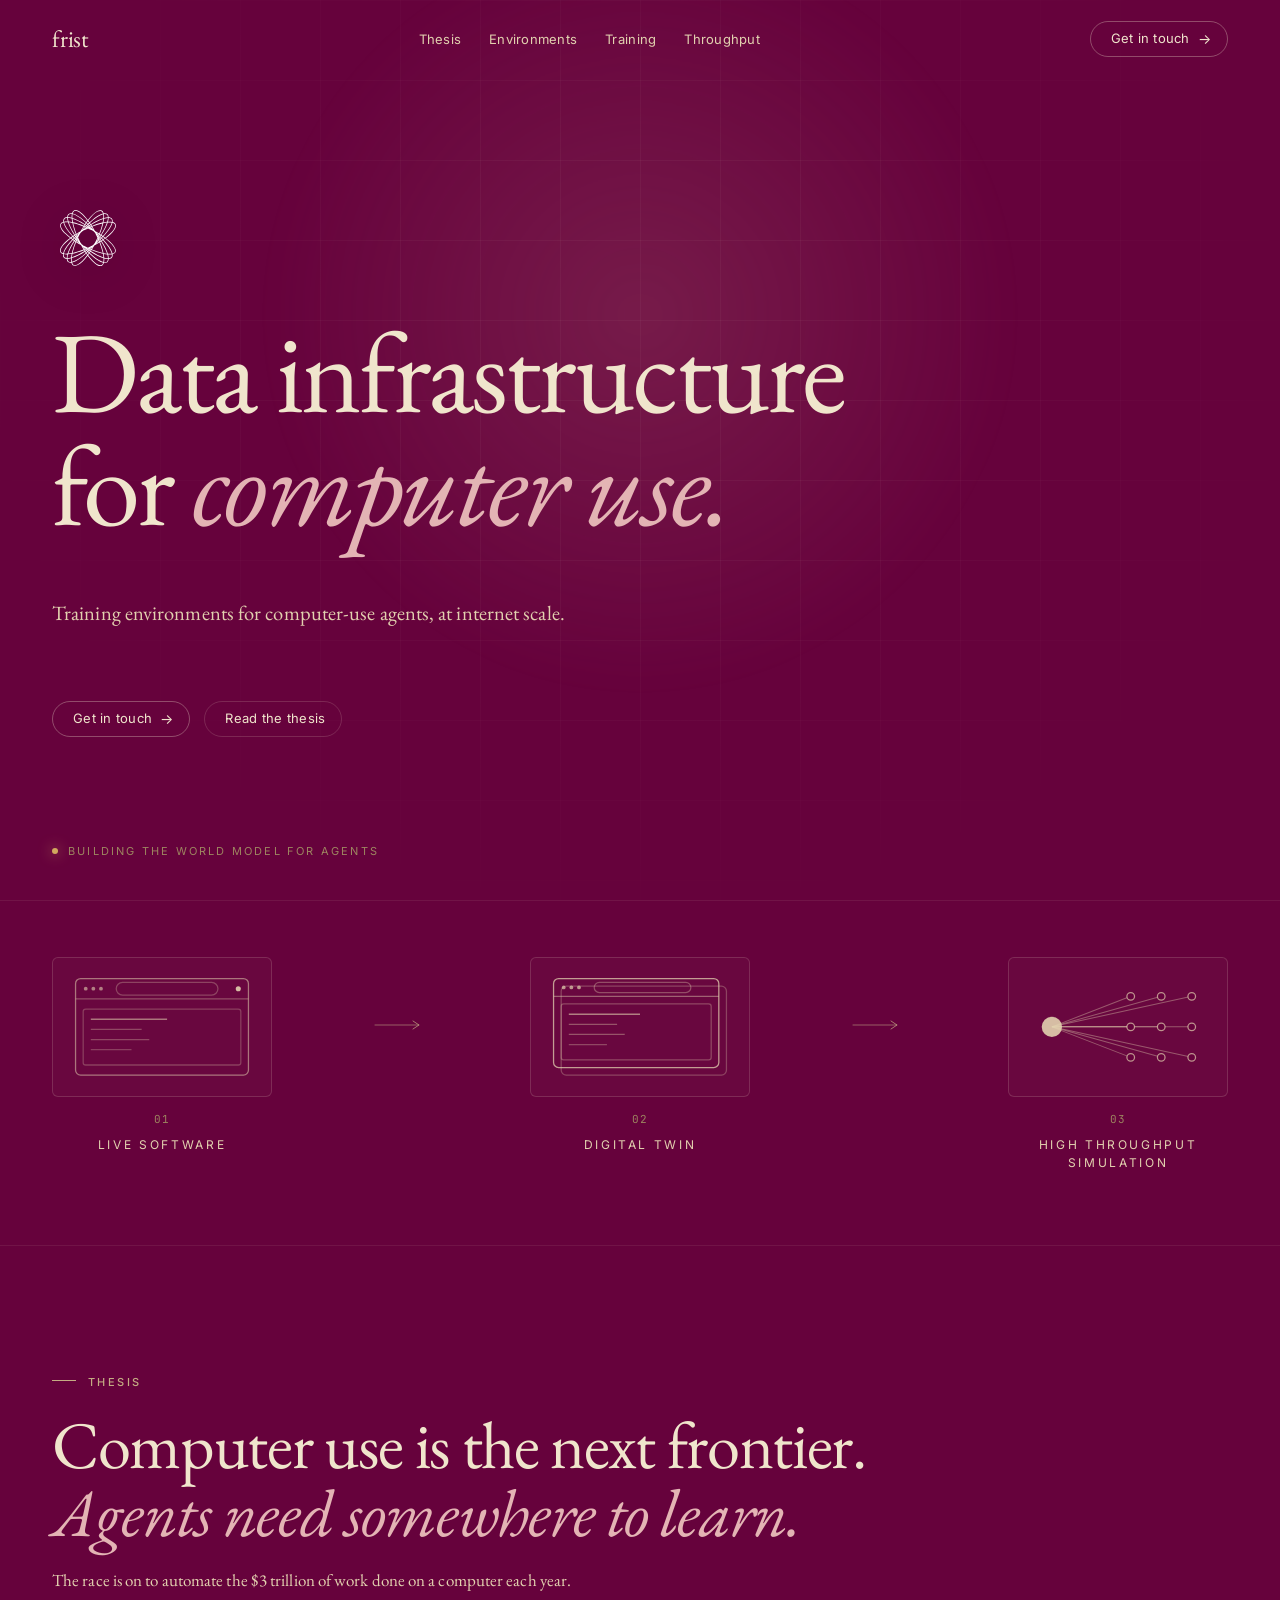
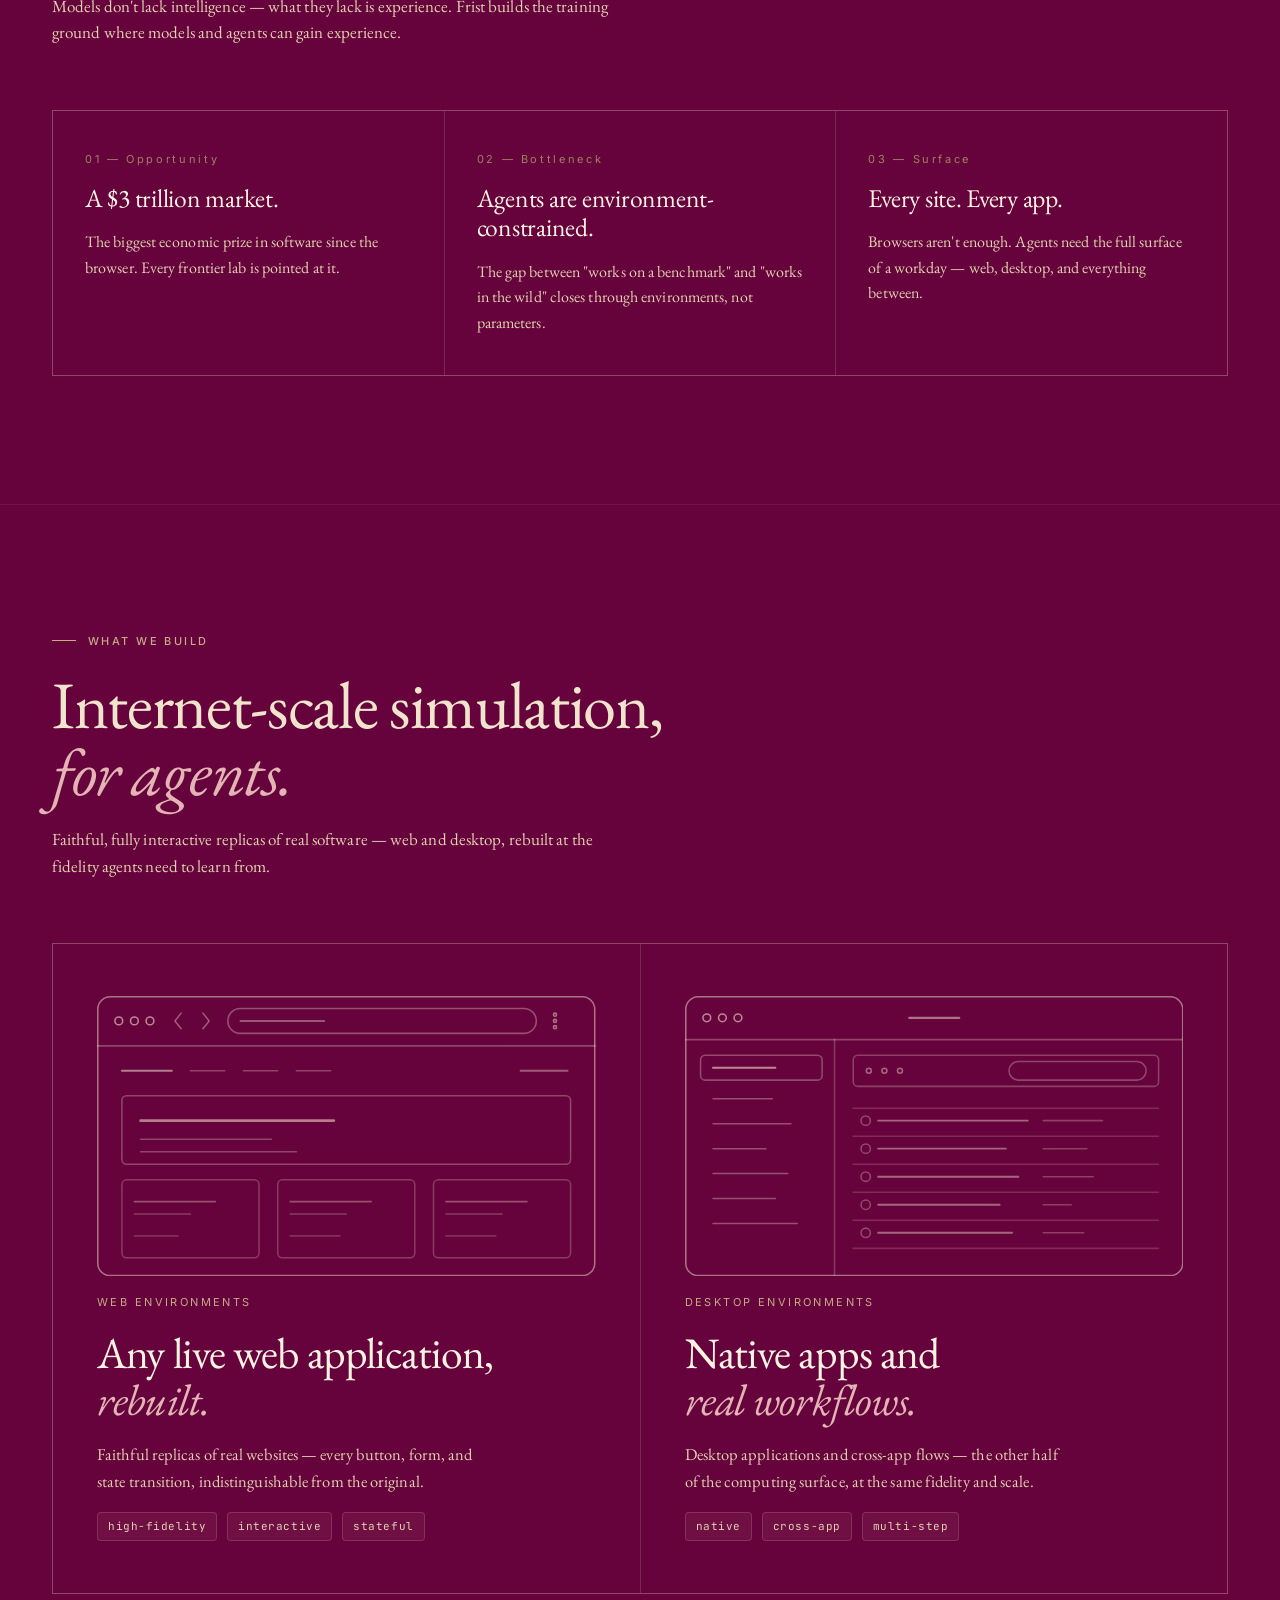
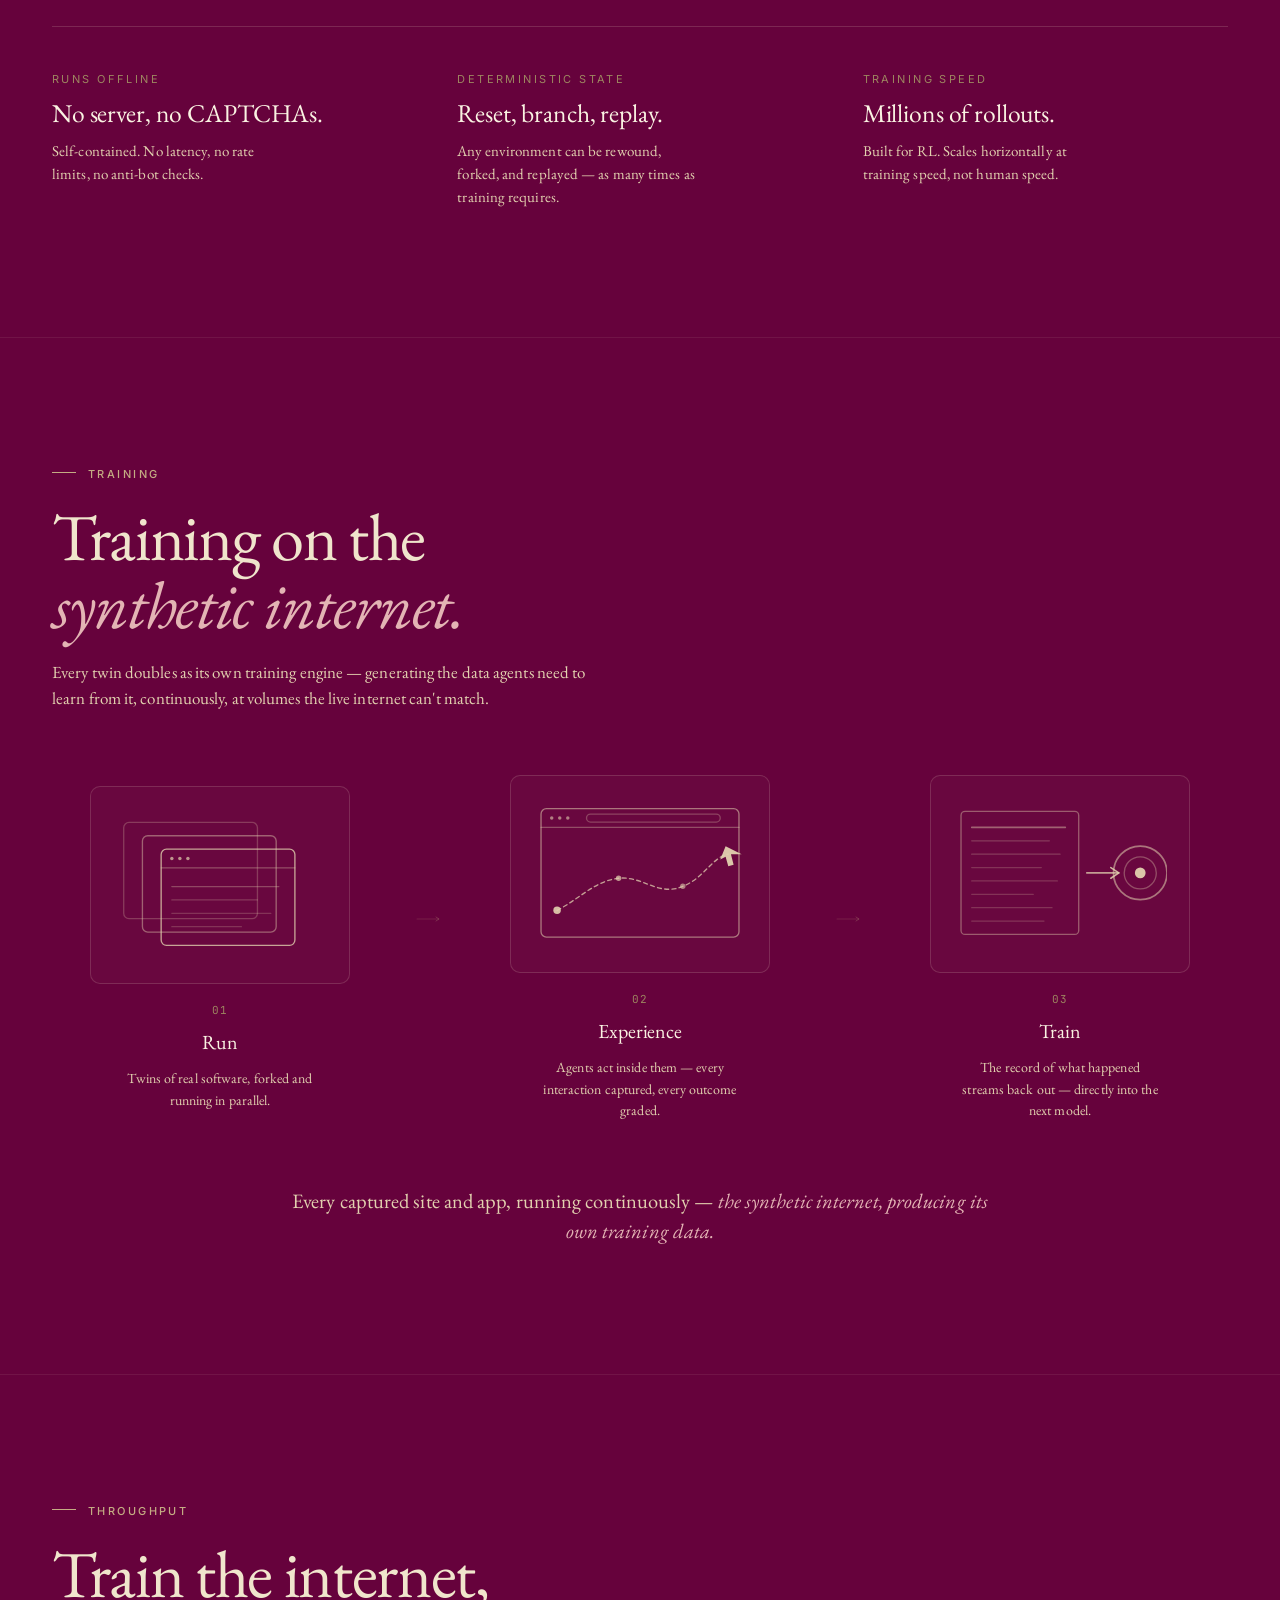
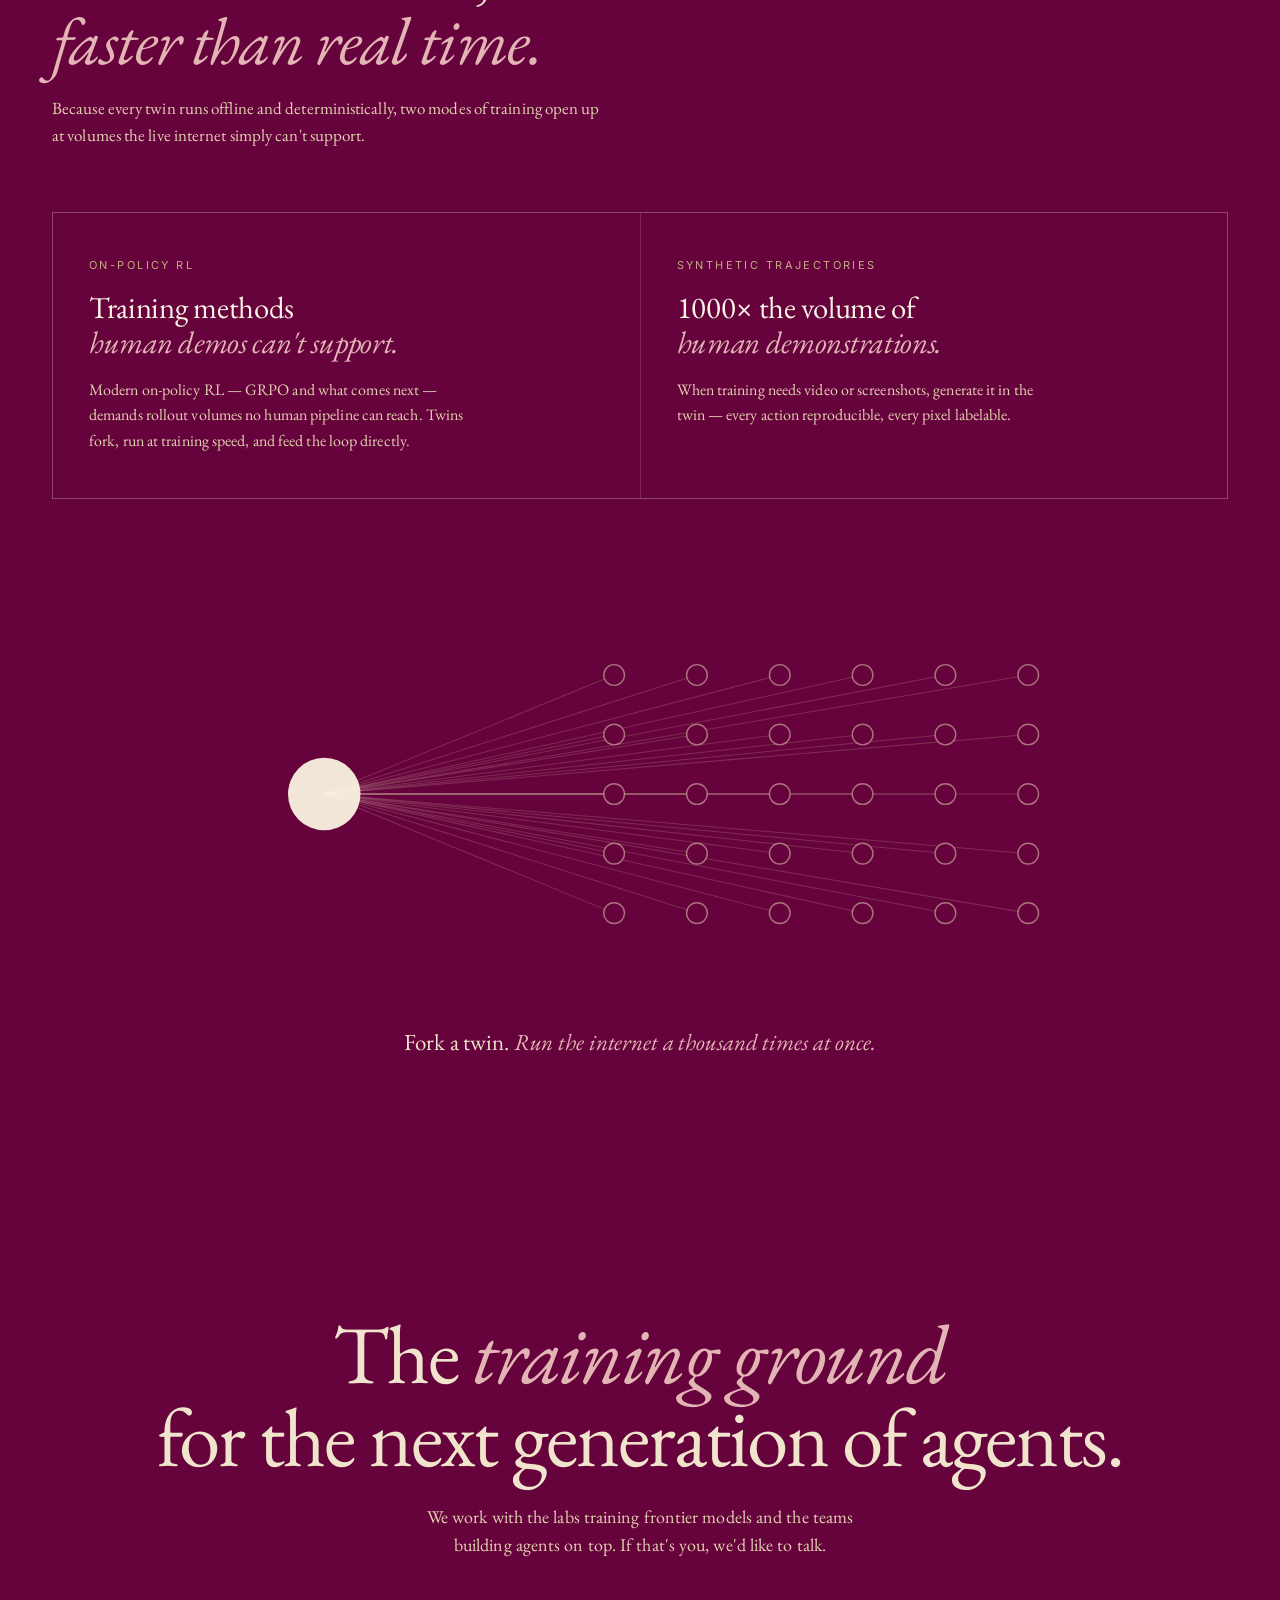
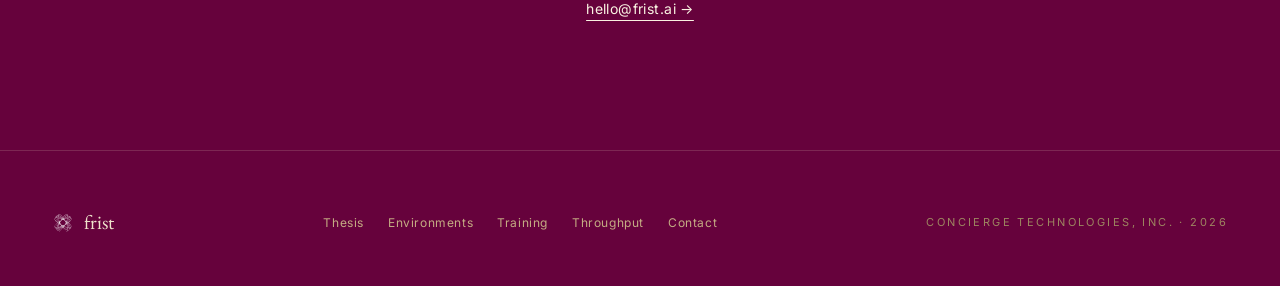
==== commit 900a26a3: "Remove long arc section, rework pipeline to Run/Experience/Train, refine copy Co-Authored-By: WOZCOD" ====
--- a/index.html
+++ b/index.html
@@ -27,7 +27,6 @@
         <a href="#environments" class="nav__link">Environments</a>
         <a href="#synthetic-internet" class="nav__link">Training</a>
         <a href="#throughput" class="nav__link">Throughput</a>
-        <a href="#long-arc" class="nav__link">Long arc</a>
       </nav>
       <a href="#contact" class="btn">
         Get in touch <span class="arrow">→</span>
@@ -184,7 +183,7 @@
 
         <article class="thesis__cell" data-reveal style="--reveal-delay:80ms;">
           <span class="thesis__num">02 — Bottleneck</span>
-          <h3 class="thesis__h">Labs are environment-constrained.</h3>
+          <h3 class="thesis__h">Agents are environment-constrained.</h3>
           <p class="thesis__p">
             The gap between "works on a benchmark" and "works in the wild" closes
             through environments, not parameters.
@@ -213,7 +212,7 @@
           <em>for agents.</em>
         </h2>
         <p class="section__lede">
-          Pixel-perfect, fully interactive replicas of real software — web and
+          Faithful, fully interactive replicas of real software — web and
           desktop, rebuilt at the fidelity agents need to learn from.
         </p>
       </header>
@@ -260,11 +259,11 @@
           <span class="capability__label">Web environments</span>
           <h3 class="capability__h">Any live web application,<br /><em>rebuilt.</em></h3>
           <p class="capability__p">
-            DOM-accurate replicas of real websites — every button, form, and
+            Faithful replicas of real websites — every button, form, and
             state transition, indistinguishable from the original.
           </p>
           <div class="capability__tags">
-            <span class="tag">pixel-perfect</span>
+            <span class="tag">high-fidelity</span>
             <span class="tag">interactive</span>
             <span class="tag">stateful</span>
           </div>
@@ -366,9 +365,9 @@
           Training on the<br /><em>synthetic internet.</em>
         </h2>
         <p class="section__lede">
-          An engine runs inside every twin — synthesizing tasks, executing
-          rollouts, verifying rewards, streaming curated trajectories. The
-          internet, rebuilt, turned into curriculum.
+          Every twin doubles as its own training engine — generating the data
+          agents need to learn from it, continuously, at volumes the live
+          internet can't match.
         </p>
       </header>
 
@@ -376,32 +375,23 @@
         <li class="pipeline__stage">
           <div class="pipeline__viz" aria-hidden="true">
             <svg viewBox="0 0 160 112" fill="none" stroke="currentColor" stroke-width="1" stroke-linejoin="round" stroke-linecap="round">
-              <rect x="4" y="8" width="104" height="72" rx="4" opacity="0.32"/>
-              <line x1="4" y1="22" x2="108" y2="22" opacity="0.24"/>
-              <circle cx="10" cy="15" r="1.2" fill="currentColor" stroke="none" opacity="0.4"/>
-              <circle cx="16" cy="15" r="1.2" fill="currentColor" stroke="none" opacity="0.4"/>
-              <circle cx="22" cy="15" r="1.2" fill="currentColor" stroke="none" opacity="0.4"/>
-              <line x1="10" y1="32" x2="58" y2="32" opacity="0.26"/>
-              <line x1="10" y1="44" x2="72" y2="44" opacity="0.22"/>
-              <line x1="10" y1="52" x2="54" y2="52" opacity="0.22"/>
-              <line x1="10" y1="60" x2="68" y2="60" opacity="0.22"/>
-              <line x1="10" y1="68" x2="50" y2="68" opacity="0.22"/>
-              <rect x="68" y="46" width="84" height="18" rx="2" opacity="0.78"/>
-              <circle cx="76" cy="55" r="2" opacity="0.95"/>
-              <line x1="82" y1="55" x2="142" y2="55" opacity="0.85" stroke-width="1.2"/>
-              <rect x="72" y="68" width="84" height="18" rx="2" opacity="0.56"/>
-              <circle cx="80" cy="77" r="2" opacity="0.75"/>
-              <line x1="86" y1="77" x2="140" y2="77" opacity="0.55"/>
-              <rect x="76" y="90" width="84" height="18" rx="2" opacity="0.34"/>
-              <circle cx="84" cy="99" r="2" opacity="0.5"/>
-              <line x1="90" y1="99" x2="138" y2="99" opacity="0.35"/>
+              <rect x="8" y="10" width="100" height="72" rx="4" opacity="0.26"/>
+              <rect x="22" y="20" width="100" height="72" rx="4" opacity="0.45"/>
+              <rect x="36" y="30" width="100" height="72" rx="4" opacity="0.78"/>
+              <line x1="36" y1="44" x2="136" y2="44" opacity="0.35"/>
+              <circle cx="44" cy="37" r="1.3" fill="currentColor" stroke="none" opacity="0.7"/>
+              <circle cx="50" cy="37" r="1.3" fill="currentColor" stroke="none" opacity="0.7"/>
+              <circle cx="56" cy="37" r="1.3" fill="currentColor" stroke="none" opacity="0.7"/>
+              <line x1="44" y1="58" x2="124" y2="58" opacity="0.32"/>
+              <line x1="44" y1="68" x2="108" y2="68" opacity="0.24"/>
+              <line x1="44" y1="78" x2="118" y2="78" opacity="0.22"/>
+              <line x1="44" y1="88" x2="96" y2="88" opacity="0.22"/>
             </svg>
           </div>
           <span class="pipeline__num">01</span>
-          <h3 class="pipeline__label">Task synthesis</h3>
+          <h3 class="pipeline__label">Run</h3>
           <p class="pipeline__desc">
-            Goals generated from environment structure — millions per site,
-            graded by difficulty.
+            Twins of real software, forked and running in parallel.
           </p>
         </li>
 
@@ -415,31 +405,24 @@
         <li class="pipeline__stage">
           <div class="pipeline__viz" aria-hidden="true">
             <svg viewBox="0 0 160 112" fill="none" stroke="currentColor" stroke-width="1" stroke-linejoin="round" stroke-linecap="round">
-              <rect x="6" y="6" width="148" height="100" rx="4" opacity="0.55"/>
+              <rect x="6" y="8" width="148" height="96" rx="4" opacity="0.55"/>
               <line x1="6" y1="22" x2="154" y2="22" opacity="0.35"/>
-              <circle cx="14" cy="14" r="1.4" fill="currentColor" stroke="none" opacity="0.6"/>
-              <circle cx="20" cy="14" r="1.4" fill="currentColor" stroke="none" opacity="0.6"/>
-              <circle cx="26" cy="14" r="1.4" fill="currentColor" stroke="none" opacity="0.6"/>
-              <rect x="40" y="10" width="96" height="8" rx="4" opacity="0.3"/>
-              <line x1="18" y1="36" x2="86" y2="36" opacity="0.3"/>
-              <line x1="18" y1="46" x2="70" y2="46" opacity="0.22"/>
-              <rect x="108" y="30" width="36" height="22" rx="2" opacity="0.35"/>
-              <path d="M18 80 C32 80 34 66 46 66 C62 66 64 54 78 54 C92 54 94 62 106 62 C122 62 120 46 134 46" opacity="0.7" stroke-dasharray="3 2.5"/>
-              <circle cx="18" cy="80" r="3" fill="currentColor" stroke="none" opacity="0.9"/>
-              <circle cx="46" cy="66" r="2.2" fill="currentColor" stroke="none" opacity="0.75"/>
-              <circle cx="78" cy="54" r="2.2" fill="currentColor" stroke="none" opacity="0.65"/>
-              <circle cx="106" cy="62" r="2.2" fill="currentColor" stroke="none" opacity="0.55"/>
-              <path d="M132 42 L144 48 L136 48 L138 55 L134 56 L132 50 L128 52 Z" fill="currentColor" stroke="none" opacity="0.95"/>
-              <line x1="18" y1="96" x2="56" y2="96" opacity="0.35"/>
-              <line x1="64" y1="96" x2="92" y2="96" opacity="0.22"/>
-              <line x1="100" y1="96" x2="128" y2="96" opacity="0.22"/>
+              <circle cx="14" cy="15" r="1.3" fill="currentColor" stroke="none" opacity="0.6"/>
+              <circle cx="20" cy="15" r="1.3" fill="currentColor" stroke="none" opacity="0.6"/>
+              <circle cx="26" cy="15" r="1.3" fill="currentColor" stroke="none" opacity="0.6"/>
+              <rect x="40" y="12" width="100" height="6" rx="3" opacity="0.3"/>
+              <path d="M18 84 C34 76 46 62 64 60 C82 58 94 74 112 66 C128 60 134 44 146 42" opacity="0.75" stroke-dasharray="3 2.5"/>
+              <circle cx="18" cy="84" r="2.8" fill="currentColor" stroke="none" opacity="0.9"/>
+              <circle cx="64" cy="60" r="2" fill="currentColor" stroke="none" opacity="0.72"/>
+              <circle cx="112" cy="66" r="2" fill="currentColor" stroke="none" opacity="0.6"/>
+              <path d="M144 36 L156 42 L148 42 L150 50 L146 51 L144 44 L140 46 Z" fill="currentColor" stroke="none" opacity="0.95"/>
             </svg>
           </div>
           <span class="pipeline__num">02</span>
-          <h3 class="pipeline__label">Rollouts</h3>
+          <h3 class="pipeline__label">Experience</h3>
           <p class="pipeline__desc">
-            Agents attempt tasks inside twins, at training speed, thousands
-            in parallel.
+            Agents act inside them — every interaction captured, every outcome
+            graded.
           </p>
         </li>
 
@@ -453,75 +436,27 @@
         <li class="pipeline__stage">
           <div class="pipeline__viz" aria-hidden="true">
             <svg viewBox="0 0 160 112" fill="none" stroke="currentColor" stroke-width="1" stroke-linejoin="round" stroke-linecap="round">
-              <rect x="8" y="14" width="88" height="84" rx="3" opacity="0.42"/>
-              <line x1="16" y1="28" x2="82" y2="28" opacity="0.45" stroke-width="1.2"/>
-              <line x1="16" y1="40" x2="66" y2="40" opacity="0.25"/>
-              <line x1="16" y1="48" x2="74" y2="48" opacity="0.25"/>
-              <line x1="16" y1="60" x2="60" y2="60" opacity="0.22"/>
-              <line x1="16" y1="68" x2="78" y2="68" opacity="0.22"/>
-              <line x1="16" y1="80" x2="54" y2="80" opacity="0.22"/>
-              <line x1="16" y1="88" x2="70" y2="88" opacity="0.22"/>
-              <circle cx="126" cy="56" r="22" opacity="0.55" stroke-width="1.3"/>
-              <circle cx="126" cy="56" r="28" opacity="0.2"/>
-              <path d="M115 57 L123 65 L138 48" opacity="0.98" stroke-width="2"/>
-              <line x1="102" y1="92" x2="152" y2="92" opacity="0.35"/>
-              <line x1="108" y1="100" x2="146" y2="100" opacity="0.22"/>
+              <rect x="6" y="10" width="88" height="92" rx="3" opacity="0.42"/>
+              <line x1="14" y1="22" x2="84" y2="22" opacity="0.45" stroke-width="1.2"/>
+              <line x1="14" y1="32" x2="72" y2="32" opacity="0.25"/>
+              <line x1="14" y1="42" x2="80" y2="42" opacity="0.25"/>
+              <line x1="14" y1="52" x2="66" y2="52" opacity="0.22"/>
+              <line x1="14" y1="62" x2="78" y2="62" opacity="0.22"/>
+              <line x1="14" y1="72" x2="60" y2="72" opacity="0.22"/>
+              <line x1="14" y1="82" x2="74" y2="82" opacity="0.22"/>
+              <line x1="14" y1="92" x2="68" y2="92" opacity="0.22"/>
+              <path d="M100 56 L124 56" opacity="0.75" stroke-width="1.2"/>
+              <path d="M118 52 L124 56 L118 60" opacity="0.85" stroke-width="1.2"/>
+              <circle cx="140" cy="56" r="20" opacity="0.55" stroke-width="1.3"/>
+              <circle cx="140" cy="56" r="12" opacity="0.35"/>
+              <circle cx="140" cy="56" r="4" fill="currentColor" stroke="none" opacity="0.95"/>
             </svg>
           </div>
           <span class="pipeline__num">03</span>
-          <h3 class="pipeline__label">Verifiers</h3>
+          <h3 class="pipeline__label">Train</h3>
           <p class="pipeline__desc">
-            Deterministic rewards from twin state — no judges, no
-            LLM-as-graders.
-          </p>
-        </li>
-
-        <li class="pipeline__arrow" aria-hidden="true">
-          <svg viewBox="0 0 56 12" fill="none" stroke="currentColor" stroke-width="1" stroke-linejoin="round" stroke-linecap="round">
-            <line x1="2" y1="6" x2="46" y2="6" opacity="0.45"/>
-            <path d="M40 2 L46 6 L40 10" opacity="0.7"/>
-          </svg>
-        </li>
-
-        <li class="pipeline__stage">
-          <div class="pipeline__viz" aria-hidden="true">
-            <svg viewBox="0 0 160 112" fill="none" stroke="currentColor" stroke-width="1" stroke-linejoin="round" stroke-linecap="round">
-              <rect x="4" y="28" width="152" height="56" rx="2" opacity="0.4"/>
-              <rect x="4" y="28" width="152" height="6" opacity="0.55"/>
-              <rect x="4" y="78" width="152" height="6" opacity="0.55"/>
-              <rect x="10" y="40" width="30" height="32" rx="1.5" opacity="0.78"/>
-              <rect x="46" y="40" width="30" height="32" rx="1.5" opacity="0.66"/>
-              <rect x="82" y="40" width="30" height="32" rx="1.5" opacity="0.54"/>
-              <rect x="118" y="40" width="30" height="32" rx="1.5" opacity="0.42"/>
-              <circle cx="14" cy="31" r="1.1" fill="currentColor" stroke="none" opacity="0.55"/>
-              <circle cx="30" cy="31" r="1.1" fill="currentColor" stroke="none" opacity="0.55"/>
-              <circle cx="46" cy="31" r="1.1" fill="currentColor" stroke="none" opacity="0.55"/>
-              <circle cx="62" cy="31" r="1.1" fill="currentColor" stroke="none" opacity="0.55"/>
-              <circle cx="78" cy="31" r="1.1" fill="currentColor" stroke="none" opacity="0.55"/>
-              <circle cx="94" cy="31" r="1.1" fill="currentColor" stroke="none" opacity="0.55"/>
-              <circle cx="110" cy="31" r="1.1" fill="currentColor" stroke="none" opacity="0.55"/>
-              <circle cx="126" cy="31" r="1.1" fill="currentColor" stroke="none" opacity="0.55"/>
-              <circle cx="142" cy="31" r="1.1" fill="currentColor" stroke="none" opacity="0.55"/>
-              <circle cx="14" cy="81" r="1.1" fill="currentColor" stroke="none" opacity="0.55"/>
-              <circle cx="30" cy="81" r="1.1" fill="currentColor" stroke="none" opacity="0.55"/>
-              <circle cx="46" cy="81" r="1.1" fill="currentColor" stroke="none" opacity="0.55"/>
-              <circle cx="62" cy="81" r="1.1" fill="currentColor" stroke="none" opacity="0.55"/>
-              <circle cx="78" cy="81" r="1.1" fill="currentColor" stroke="none" opacity="0.55"/>
-              <circle cx="94" cy="81" r="1.1" fill="currentColor" stroke="none" opacity="0.55"/>
-              <circle cx="110" cy="81" r="1.1" fill="currentColor" stroke="none" opacity="0.55"/>
-              <circle cx="126" cy="81" r="1.1" fill="currentColor" stroke="none" opacity="0.55"/>
-              <circle cx="142" cy="81" r="1.1" fill="currentColor" stroke="none" opacity="0.55"/>
-              <line x1="10" y1="96" x2="54" y2="96" opacity="0.4" stroke-width="1.2"/>
-              <line x1="60" y1="96" x2="92" y2="96" opacity="0.24"/>
-              <line x1="98" y1="96" x2="132" y2="96" opacity="0.24"/>
-              <line x1="138" y1="96" x2="150" y2="96" opacity="0.24"/>
-            </svg>
-          </div>
-          <span class="pipeline__num">04</span>
-          <h3 class="pipeline__label">Trajectories</h3>
-          <p class="pipeline__desc">
-            Action, state, reward — streamed, labeled, ready for on-policy
-            RL or SFT.
+            The record of what happened streams back out — directly into the
+            next model.
           </p>
         </li>
       </ol>
@@ -539,7 +474,7 @@
       <header class="section__head" data-reveal>
         <span class="eyebrow">Throughput</span>
         <h2 class="section__title">
-          Train on the internet.<br /><em>Offline.</em>
+          Train the internet,<br /><em>faster than real time.</em>
         </h2>
         <p class="section__lede">
           Because every twin runs offline and deterministically, two modes of
@@ -638,125 +573,9 @@
           </svg>
         </div>
         <figcaption class="rollout-band__caption">
-          One environment. <em>Thousands of concurrent rollouts.</em>
+          Fork a twin. <em>Run the internet a thousand times at once.</em>
         </figcaption>
       </figure>
-    </div>
-  </section>
-
-  <!-- ============ LONG ARC (MARKET) ============ -->
-  <section class="section" id="long-arc">
-    <div class="container">
-      <header class="section__head" data-reveal>
-        <span class="eyebrow">The long arc</span>
-        <h2 class="section__title">
-          Computer use is<br />
-          <em>permanent infrastructure.</em>
-        </h2>
-        <p class="section__lede">
-          Most software will never expose an API, and emerging agent standards
-          won't cover the long tail for years. Computer use is the interface
-          that already works on everything — and always will.
-        </p>
-      </header>
-
-      <div class="unlocks">
-        <article class="unlock" data-reveal>
-          <div class="unlock__wire" aria-hidden="true">
-            <svg viewBox="0 0 120 56" fill="none" stroke="currentColor" stroke-width="1" stroke-linejoin="round">
-              <rect x="4" y="6" width="112" height="46" rx="2" opacity="0.5"/>
-              <line x1="4" y1="14" x2="116" y2="14" opacity="0.3"/>
-              <circle cx="8"  cy="10" r="1" fill="currentColor" stroke="none" opacity="0.55"/>
-              <circle cx="12" cy="10" r="1" fill="currentColor" stroke="none" opacity="0.55"/>
-              <circle cx="16" cy="10" r="1" fill="currentColor" stroke="none" opacity="0.55"/>
-              <line x1="30" y1="14" x2="30" y2="52" opacity="0.3"/>
-              <line x1="8"  y1="20" x2="24" y2="20" opacity="0.6" stroke-width="1.2"/>
-              <line x1="8"  y1="26" x2="22" y2="26" opacity="0.35"/>
-              <line x1="8"  y1="32" x2="25" y2="32" opacity="0.35"/>
-              <line x1="8"  y1="38" x2="20" y2="38" opacity="0.35"/>
-              <line x1="8"  y1="44" x2="23" y2="44" opacity="0.35"/>
-              <line x1="36" y1="20" x2="88" y2="20" opacity="0.5"/>
-              <line x1="36" y1="28" x2="100" y2="28" opacity="0.32"/>
-              <line x1="36" y1="34" x2="92" y2="34" opacity="0.32"/>
-              <line x1="36" y1="40" x2="98" y2="40" opacity="0.32"/>
-              <line x1="36" y1="46" x2="86" y2="46" opacity="0.32"/>
-              <path d="M92 34 L100 38 L96 38 L98 43 L95 44 L93 39 L92 42 Z" fill="currentColor" stroke="none" opacity="0.95"/>
-            </svg>
-          </div>
-          <span class="unlock__num">01</span>
-          <h3 class="unlock__h">Enterprise automation</h3>
-          <p class="unlock__p">
-            A structural replacement for brittle RPA. Agents operate the
-            software employees already use.
-          </p>
-        </article>
-        <article class="unlock" data-reveal style="--reveal-delay:80ms;">
-          <div class="unlock__wire" aria-hidden="true">
-            <svg viewBox="0 0 120 56" fill="none" stroke="currentColor" stroke-width="1" stroke-linejoin="round">
-              <rect x="22" y="10" width="52" height="44" rx="2" opacity="0.28"/>
-              <rect x="36" y="4"  width="52" height="44" rx="2" opacity="0.6"/>
-              <line x1="40" y1="12" x2="72" y2="12" opacity="0.8" stroke-width="1.4"/>
-              <line x1="40" y1="20" x2="84" y2="20" opacity="0.3"/>
-              <line x1="40" y1="26" x2="80" y2="26" opacity="0.4"/>
-              <line x1="40" y1="32" x2="76" y2="32" opacity="0.4"/>
-              <line x1="40" y1="38" x2="82" y2="38" opacity="0.4"/>
-              <circle cx="78" cy="42" r="6" opacity="0.75"/>
-              <path d="M75 42 L77 44 L81 40" opacity="0.95" stroke-linecap="round"/>
-            </svg>
-          </div>
-          <span class="unlock__num">02</span>
-          <h3 class="unlock__h">Regulated verticals</h3>
-          <p class="unlock__p">
-            Healthcare, legal, financial — the highest-value workflows, and
-            the least API-accessible.
-          </p>
-        </article>
-        <article class="unlock" data-reveal style="--reveal-delay:160ms;">
-          <div class="unlock__wire" aria-hidden="true">
-            <svg viewBox="0 0 120 56" fill="none">
-              <line x1="8" y1="46" x2="112" y2="46" stroke="currentColor" stroke-width="1" opacity="0.35"/>
-              <rect x="10"  y="10" width="8" height="36" fill="currentColor" opacity="0.78"/>
-              <rect x="22"  y="16" width="8" height="30" fill="currentColor" opacity="0.68"/>
-              <rect x="34"  y="22" width="8" height="24" fill="currentColor" opacity="0.58"/>
-              <rect x="46"  y="28" width="8" height="18" fill="currentColor" opacity="0.5"/>
-              <rect x="58"  y="32" width="8" height="14" fill="currentColor" opacity="0.42"/>
-              <rect x="70"  y="35" width="8" height="11" fill="currentColor" opacity="0.36"/>
-              <rect x="82"  y="37" width="8" height="9"  fill="currentColor" opacity="0.3"/>
-              <rect x="94"  y="39" width="8" height="7"  fill="currentColor" opacity="0.26"/>
-              <rect x="106" y="40" width="6" height="6"  fill="currentColor" opacity="0.22"/>
-            </svg>
-          </div>
-          <span class="unlock__num">03</span>
-          <h3 class="unlock__h">The long tail</h3>
-          <p class="unlock__p">
-            Small businesses, restaurants, hospitality — software that will
-            never ship an API, but still runs the economy.
-          </p>
-        </article>
-        <article class="unlock" data-reveal style="--reveal-delay:240ms;">
-          <div class="unlock__wire" aria-hidden="true">
-            <svg viewBox="0 0 120 56" fill="none" stroke="currentColor" stroke-width="1" stroke-linejoin="round">
-              <rect x="4" y="6" width="112" height="46" rx="2" opacity="0.55"/>
-              <line x1="4" y1="14" x2="116" y2="14" opacity="0.3"/>
-              <circle cx="8"  cy="10" r="1" fill="currentColor" stroke="none" opacity="0.55"/>
-              <circle cx="12" cy="10" r="1" fill="currentColor" stroke="none" opacity="0.55"/>
-              <circle cx="16" cy="10" r="1" fill="currentColor" stroke="none" opacity="0.55"/>
-              <path d="M10 21 L14 25 L10 29" opacity="0.75" fill="none"/>
-              <rect x="18" y="23" width="48" height="3" fill="currentColor" stroke="none" opacity="0.55"/>
-              <rect x="10" y="31" width="72" height="3" fill="currentColor" stroke="none" opacity="0.32"/>
-              <rect x="10" y="37" width="60" height="3" fill="currentColor" stroke="none" opacity="0.32"/>
-              <path d="M10 43 L14 47 L10 51" opacity="0.75" fill="none"/>
-              <rect x="18" y="45" width="5" height="3" fill="currentColor" stroke="none" opacity="0.95"/>
-            </svg>
-          </div>
-          <span class="unlock__num">04</span>
-          <h3 class="unlock__h">Legacy systems</h3>
-          <p class="unlock__p">
-            Decades of enterprise software that works and earns. Computer use is
-            how AI gets into those seats.
-          </p>
-        </article>
-      </div>
     </div>
   </section>
 
@@ -788,7 +607,6 @@
         <a href="#environments">Environments</a>
         <a href="#synthetic-internet">Training</a>
         <a href="#throughput">Throughput</a>
-        <a href="#long-arc">Long arc</a>
         <a href="mailto:hello@frist.ai">Contact</a>
       </nav>
       <div class="footer__meta">Concierge Technologies, Inc. · 2026</div>
--- a/styles.css
+++ b/styles.css
@@ -652,8 +652,8 @@
   padding: 0;
   display: flex;
   align-items: center;
-  justify-content: space-between;
-  gap: 16px;
+  justify-content: center;
+  gap: 28px;
 }
 .pipeline__stage {
   flex: 1 1 0;
@@ -666,11 +666,11 @@
 }
 .pipeline__viz {
   width: 100%;
-  max-width: 240px;
-  color: var(--cream-200);
-  padding: 20px 20px 22px;
+  max-width: 260px;
+  color: var(--cream-200);
+  padding: 22px 22px 24px;
   border: 1px solid var(--border);
-  border-radius: 8px;
+  border-radius: 10px;
   background: rgba(240, 229, 204, 0.025);
   transition: border-color 280ms var(--ease-soft), background-color 280ms var(--ease-soft);
 }
@@ -686,18 +686,18 @@
 .pipeline__num {
   font-family: var(--font-mono);
   font-size: 11px;
-  letter-spacing: 0.06em;
+  letter-spacing: 0.08em;
   color: var(--cream-400);
   margin-top: 4px;
 }
 .pipeline__label {
   font-family: var(--font-serif);
-  font-size: clamp(20px, 1.6vw, 24px);
+  font-size: clamp(20px, 1.5vw, 24px);
   font-weight: 400;
   line-height: 1.15;
   letter-spacing: -0.005em;
   color: var(--cream-50);
-  margin: -4px 0 2px;
+  margin: -2px 0 0;
 }
 .pipeline__desc {
   font-size: 14px;
@@ -707,21 +707,22 @@
   max-width: 28ch;
 }
 .pipeline__arrow {
-  flex: 0 0 36px;
+  flex: 0 0 28px;
   color: var(--cream-300);
   display: flex;
   align-items: center;
   justify-content: center;
-  margin-top: -62px; /* pull up so arrow aligns with viz center, not stage center */
+  margin-top: -60px; /* pull up so arrow aligns with viz center, not stage center */
+  opacity: 0.75;
 }
 .pipeline__arrow svg { width: 100%; height: auto; }
 .pipeline__caption {
-  margin: 56px auto 0;
+  margin: 64px auto 0;
   max-width: 720px;
   text-align: center;
   font-family: var(--font-serif);
   font-size: clamp(18px, 1.6vw, 22px);
-  line-height: 1.4;
+  line-height: 1.45;
   color: var(--cream-200);
 }
 .pipeline__caption em { font-style: italic; color: var(--rose); }
@@ -982,18 +983,24 @@
   .pipeline {
     flex-direction: column;
     align-items: center;
-    gap: 14px;
+    gap: 18px;
   }
-  .pipeline__stage { flex: 1 1 auto; width: 100%; max-width: 420px; }
-  .pipeline__viz { max-width: 420px; }
+  .pipeline__stage {
+    flex: 1 1 auto;
+    width: 100%;
+    max-width: 360px;
+    gap: 12px;
+  }
+  .pipeline__viz { max-width: 360px; padding: 20px 20px 22px; }
   .pipeline__desc { max-width: 40ch; }
   .pipeline__arrow {
     flex: 0 0 auto;
     margin: 0;
     transform: rotate(90deg);
-    width: 36px;
+    width: 28px;
+    opacity: 0.6;
   }
-  .pipeline__caption { margin-top: 40px; }
+  .pipeline__caption { margin-top: 48px; font-size: 18px; }
 }
 @media (max-width: 560px) {
   :root { --gutter: 22px; }
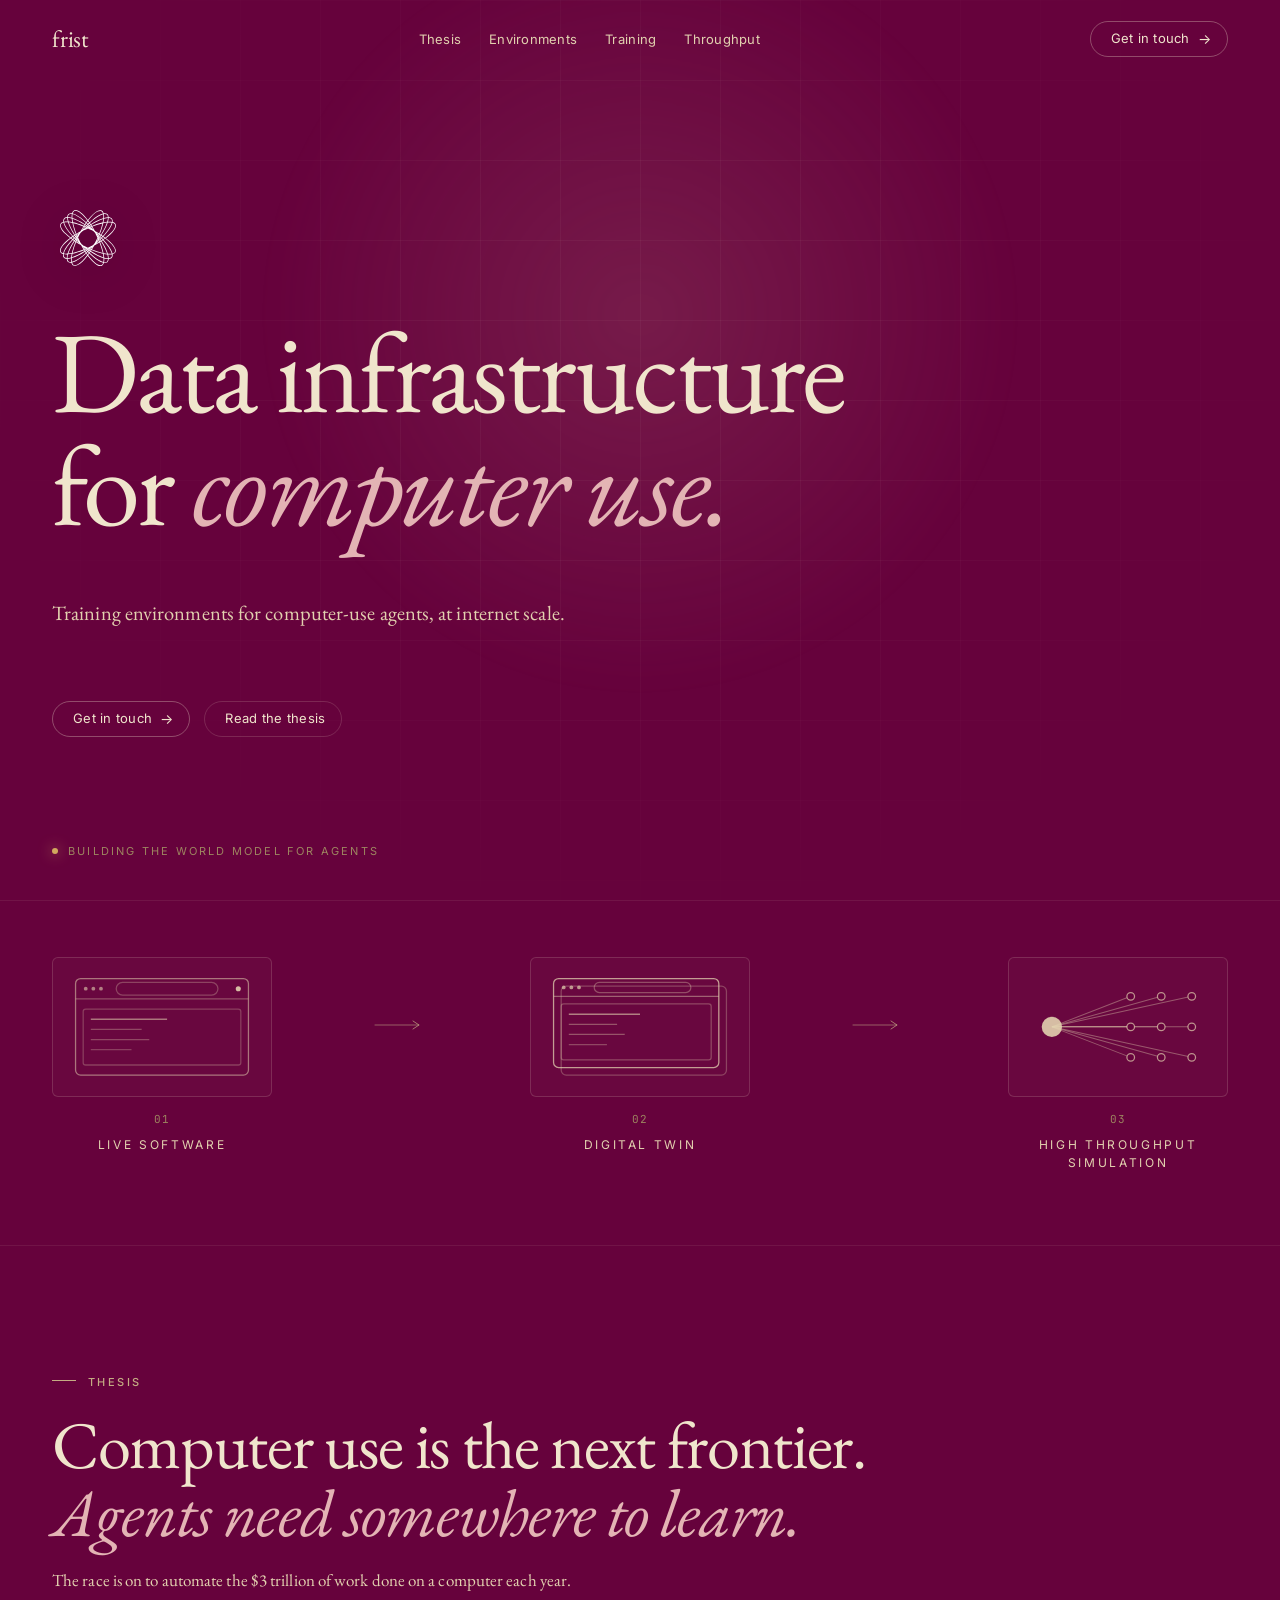
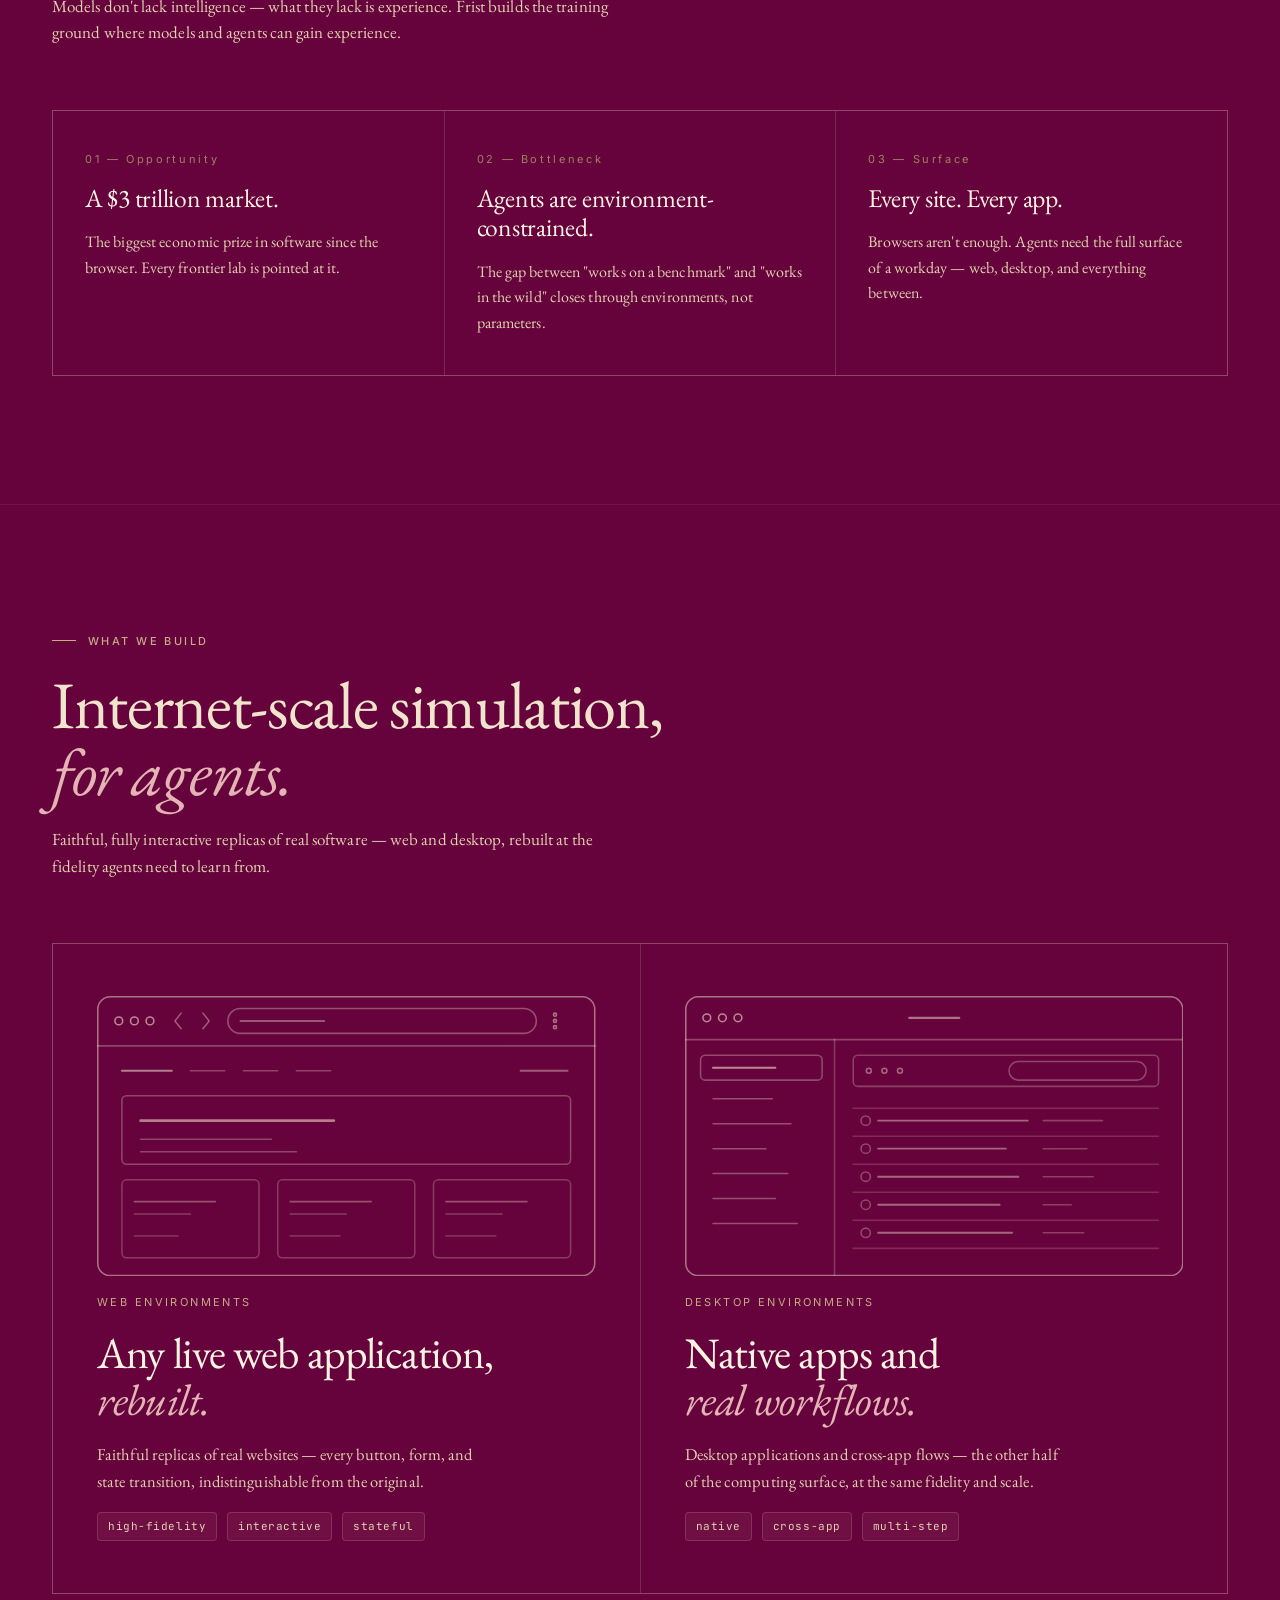
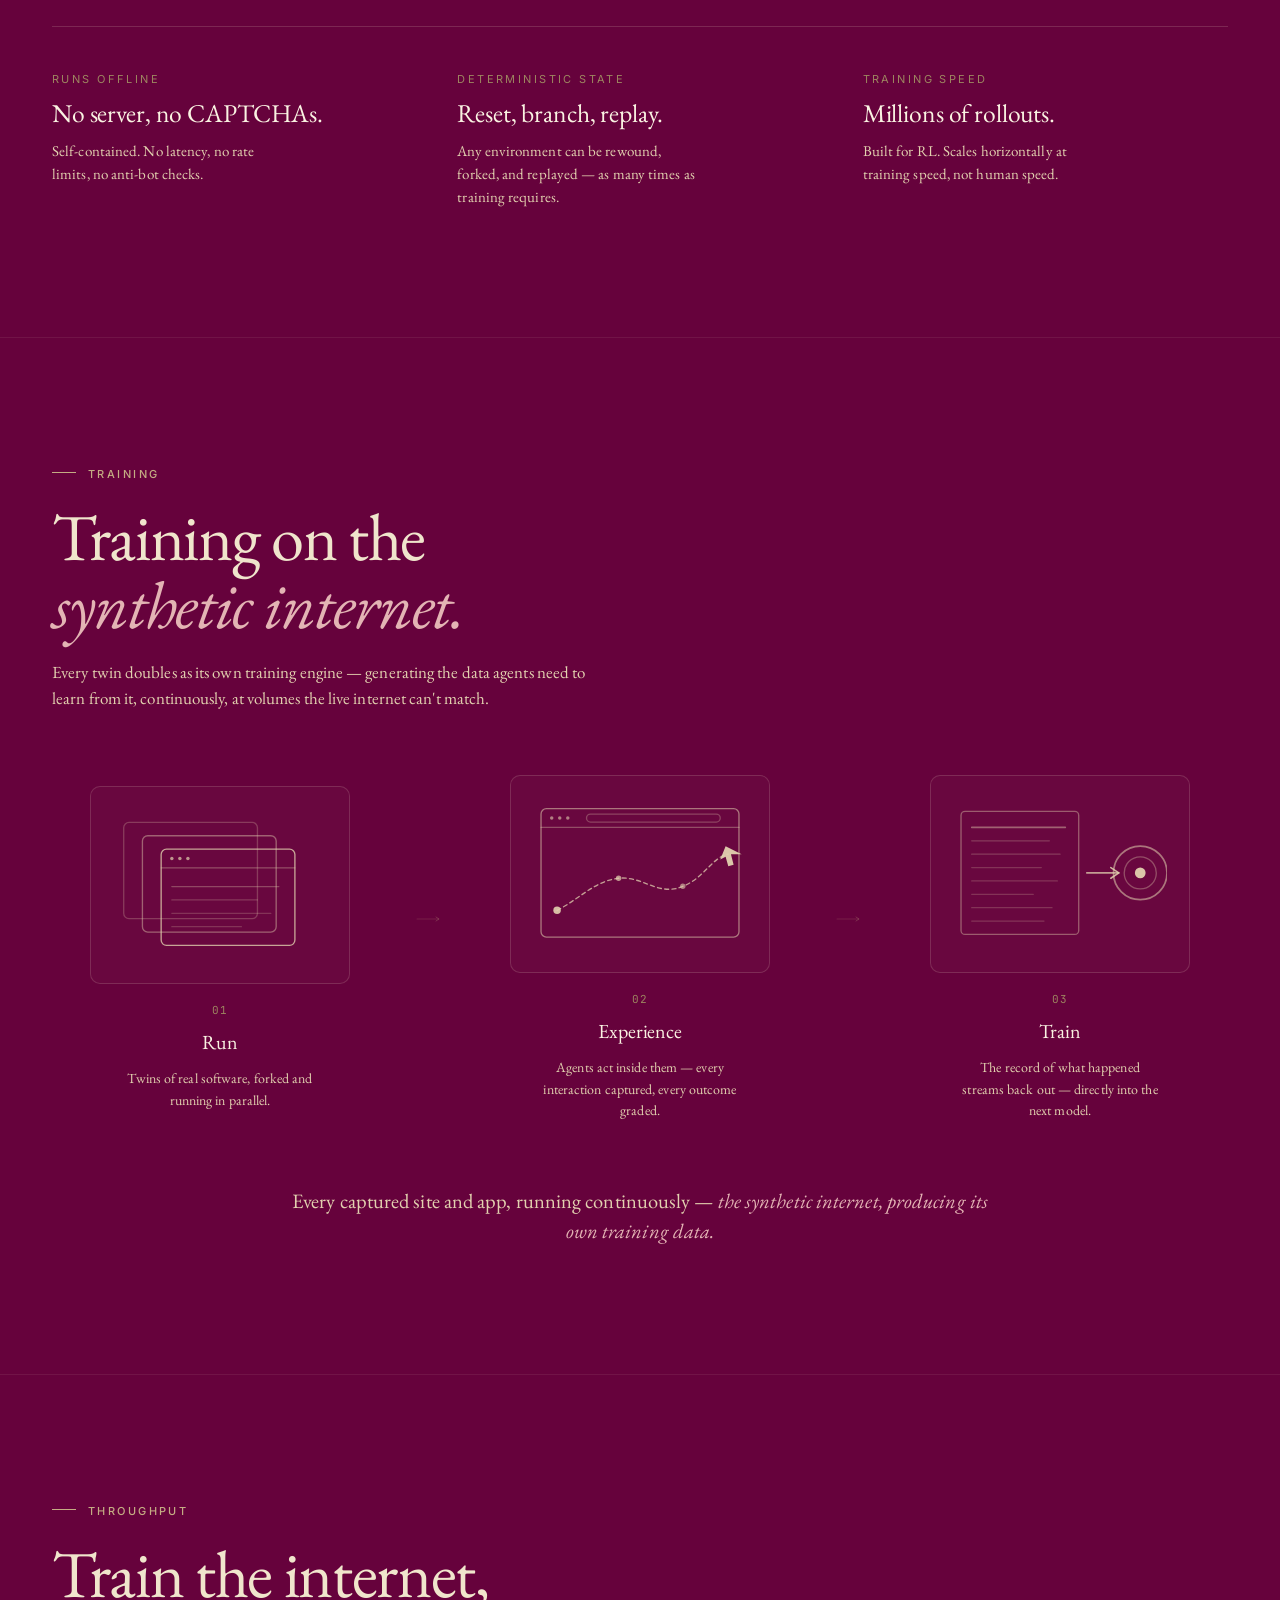
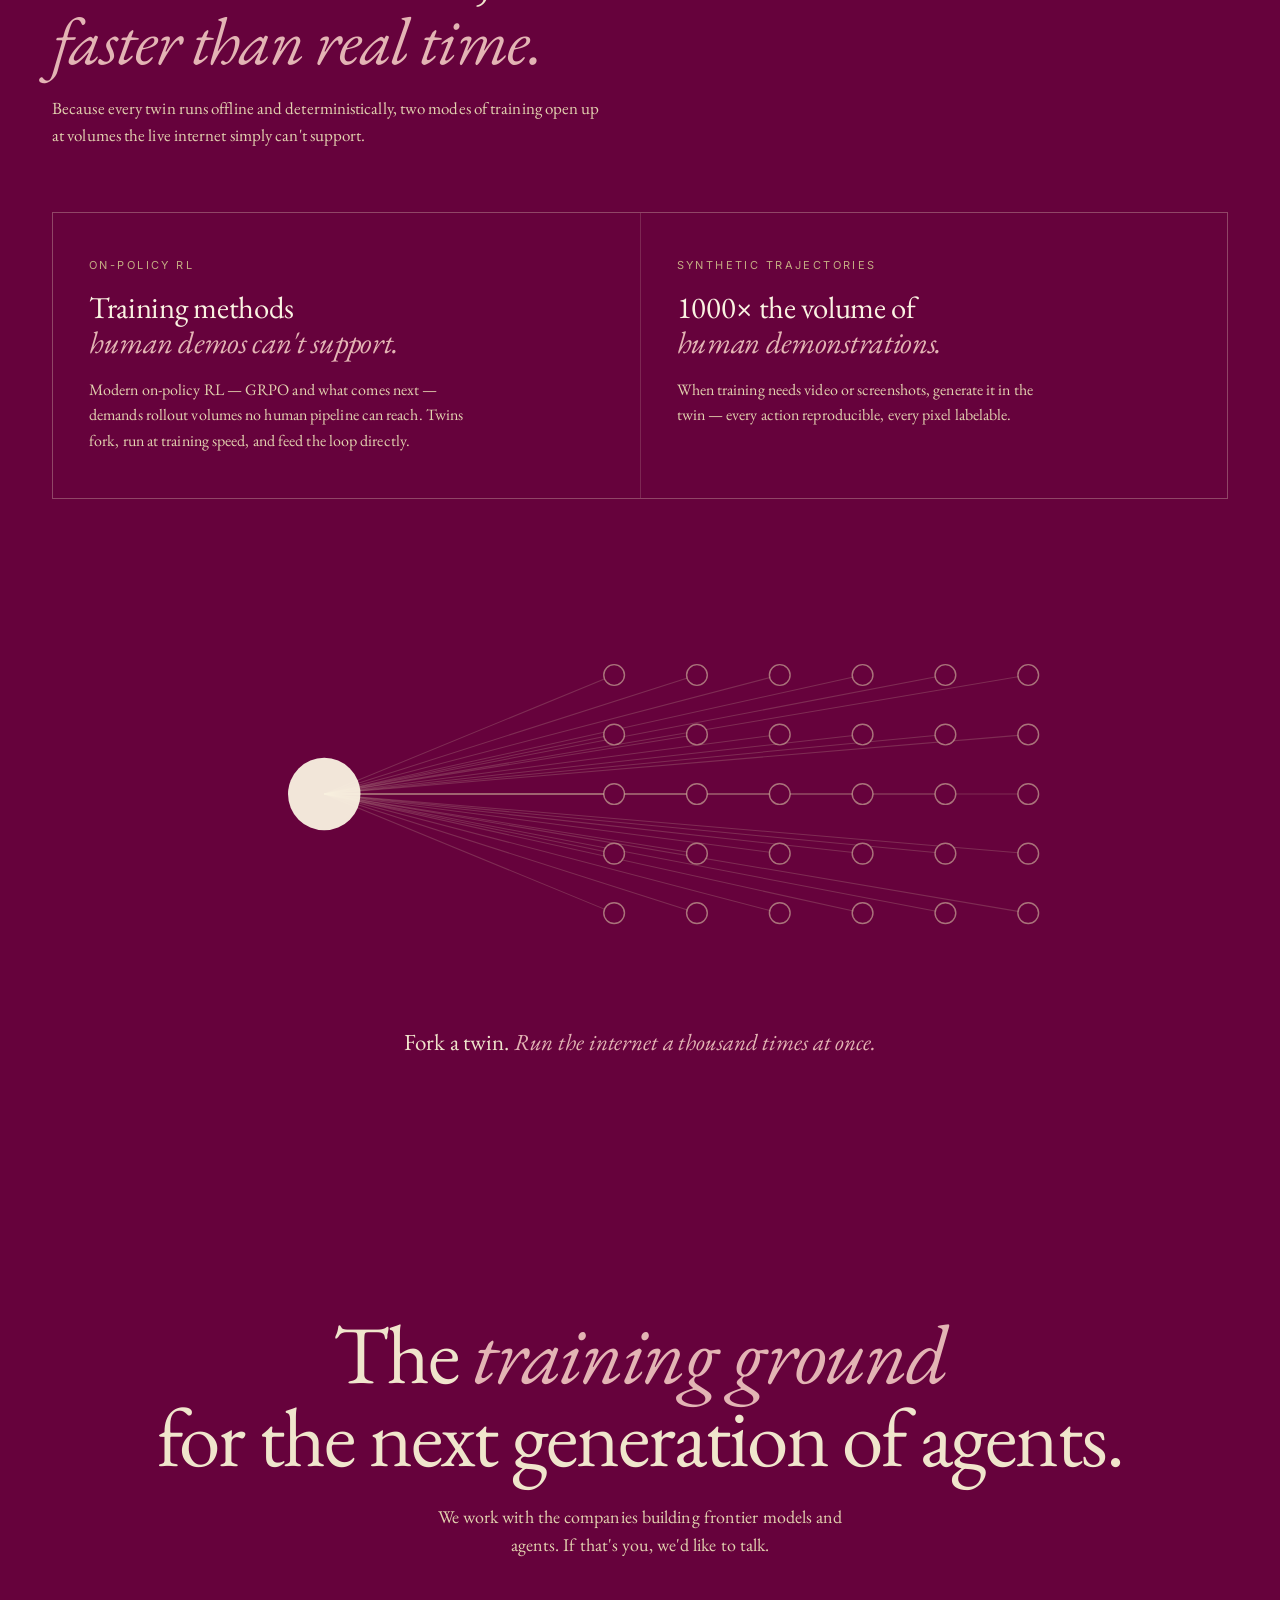
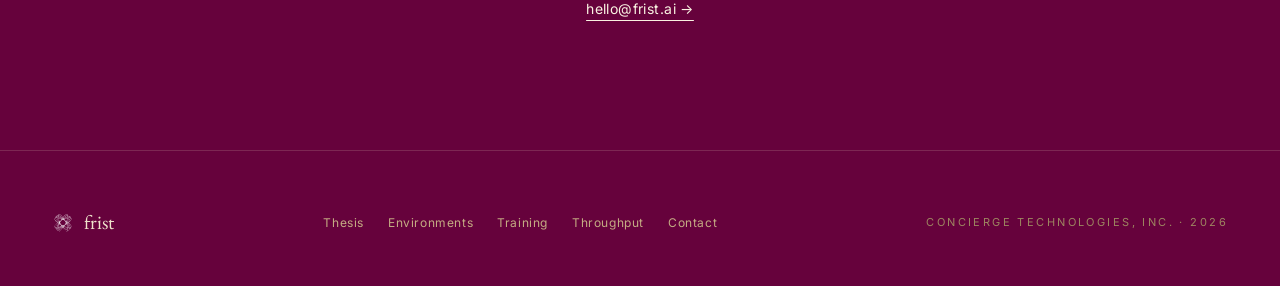
==== commit 073f1134: "Refine CTA copy Co-Authored-By: WOZCODE <contact@withwoz.com>" ====
--- a/index.html
+++ b/index.html
@@ -586,8 +586,8 @@
         The <em>training ground</em><br />for the next generation of agents.
       </h2>
       <p class="cta-band__sub" data-reveal style="--reveal-delay:80ms;">
-        We work with the labs training frontier models and the teams building
-        agents on top. If that's you, we'd like to talk.
+        We work with the companies building frontier models and agents. If
+        that's you, we'd like to talk.
       </p>
       <a href="mailto:hello@frist.ai" class="cta-band__mail" data-reveal style="--reveal-delay:160ms;">
         hello@frist.ai →
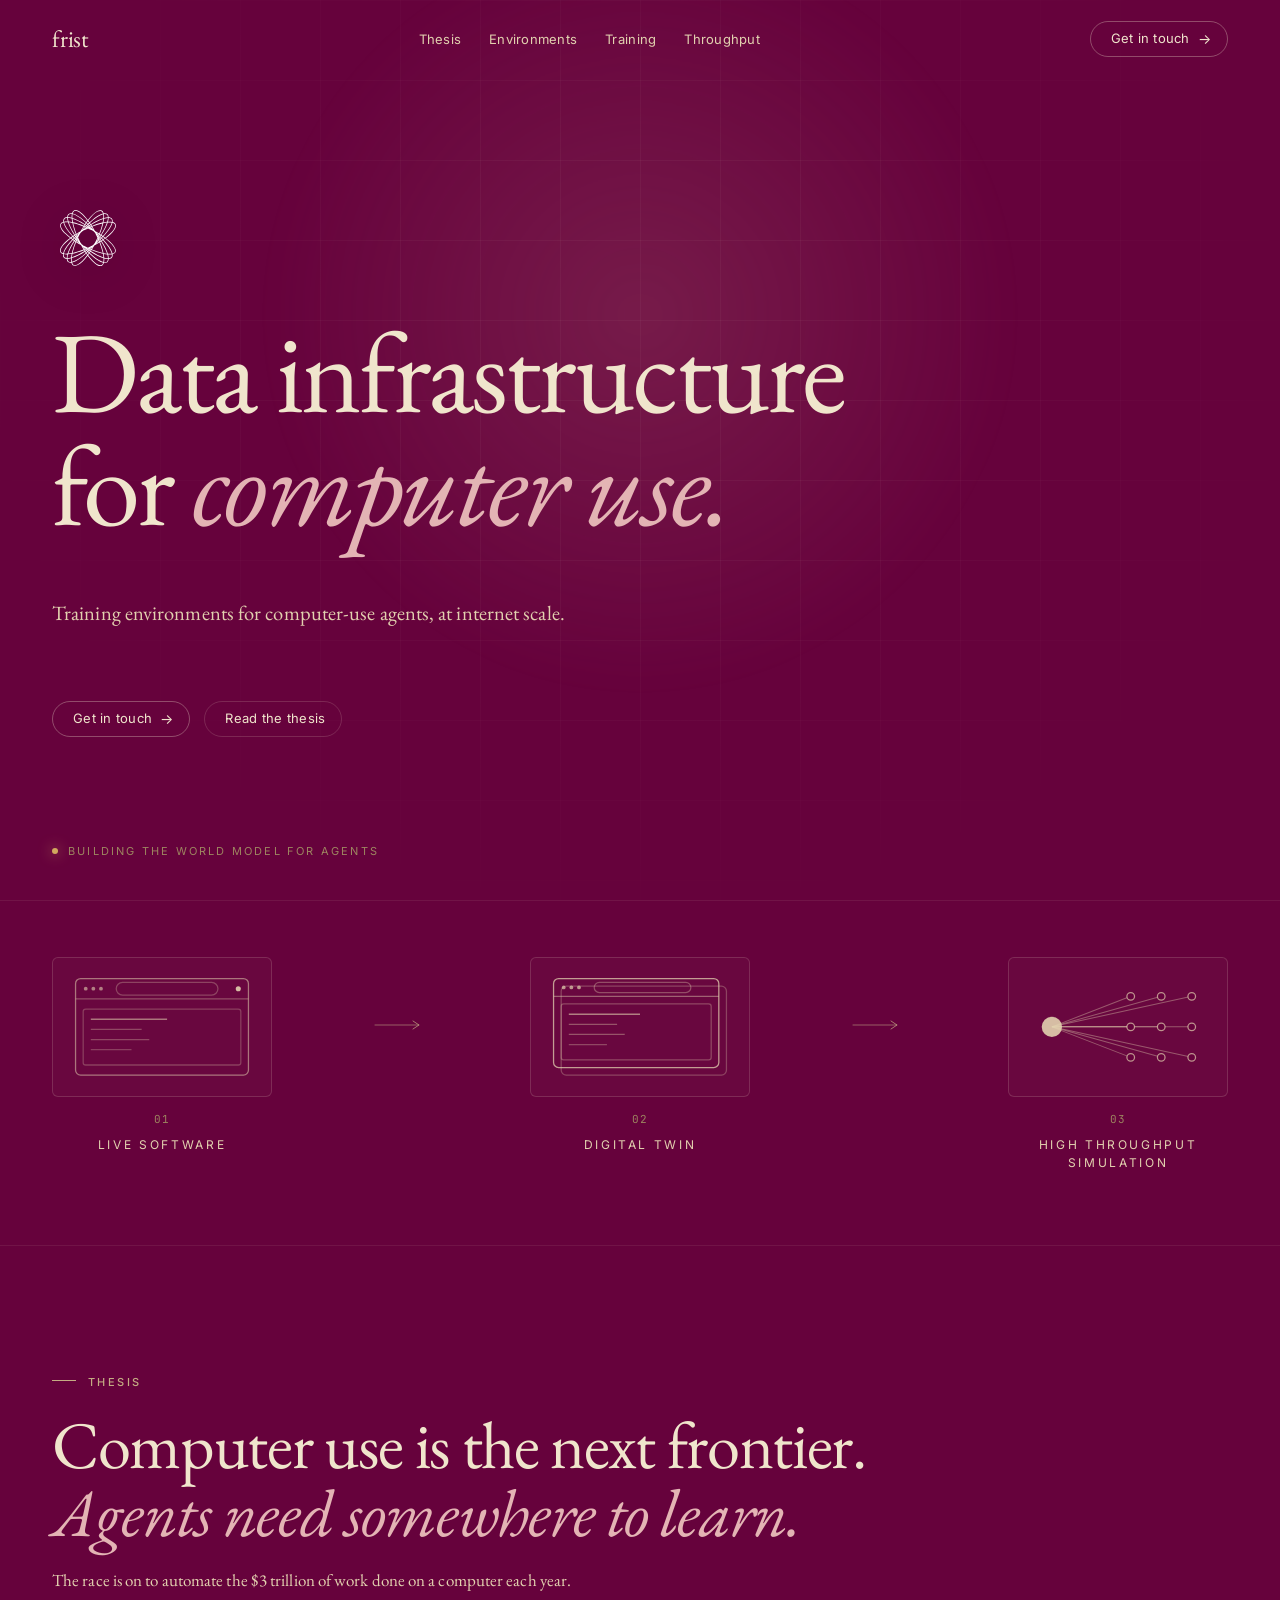
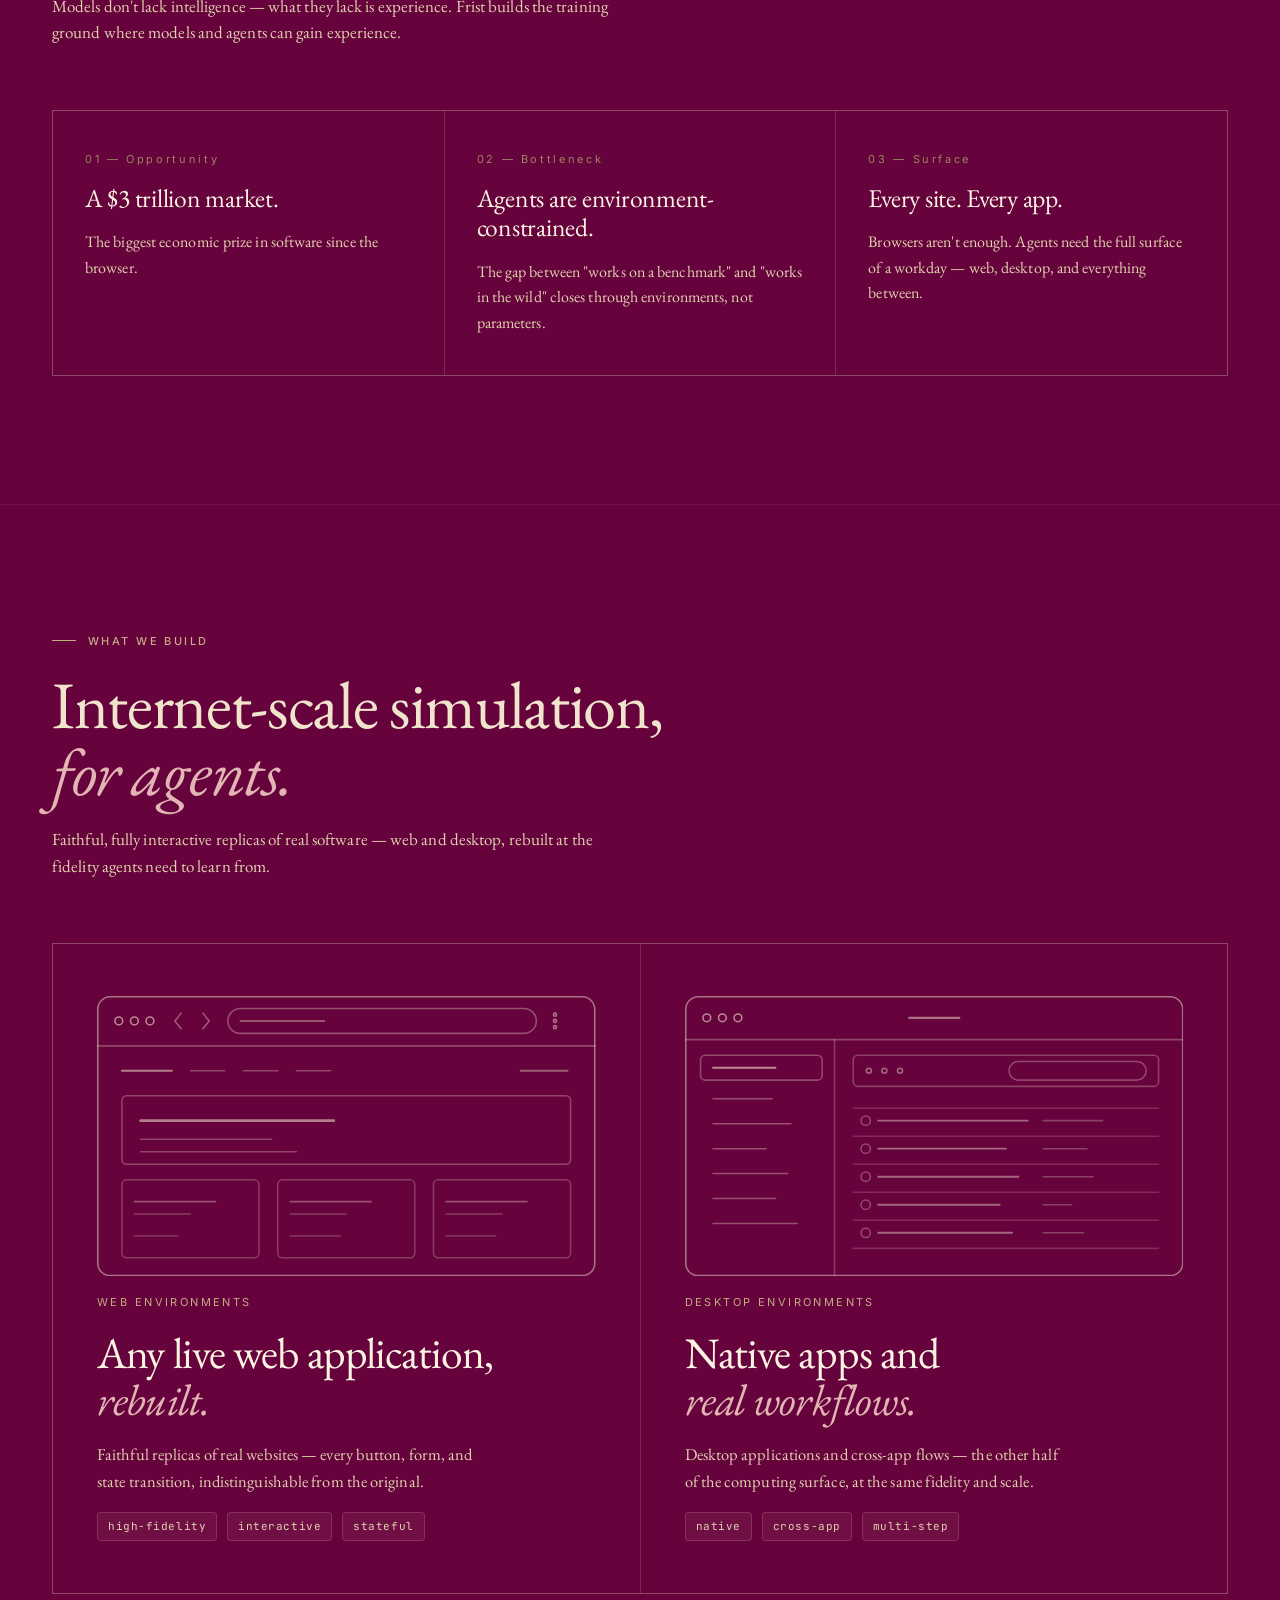
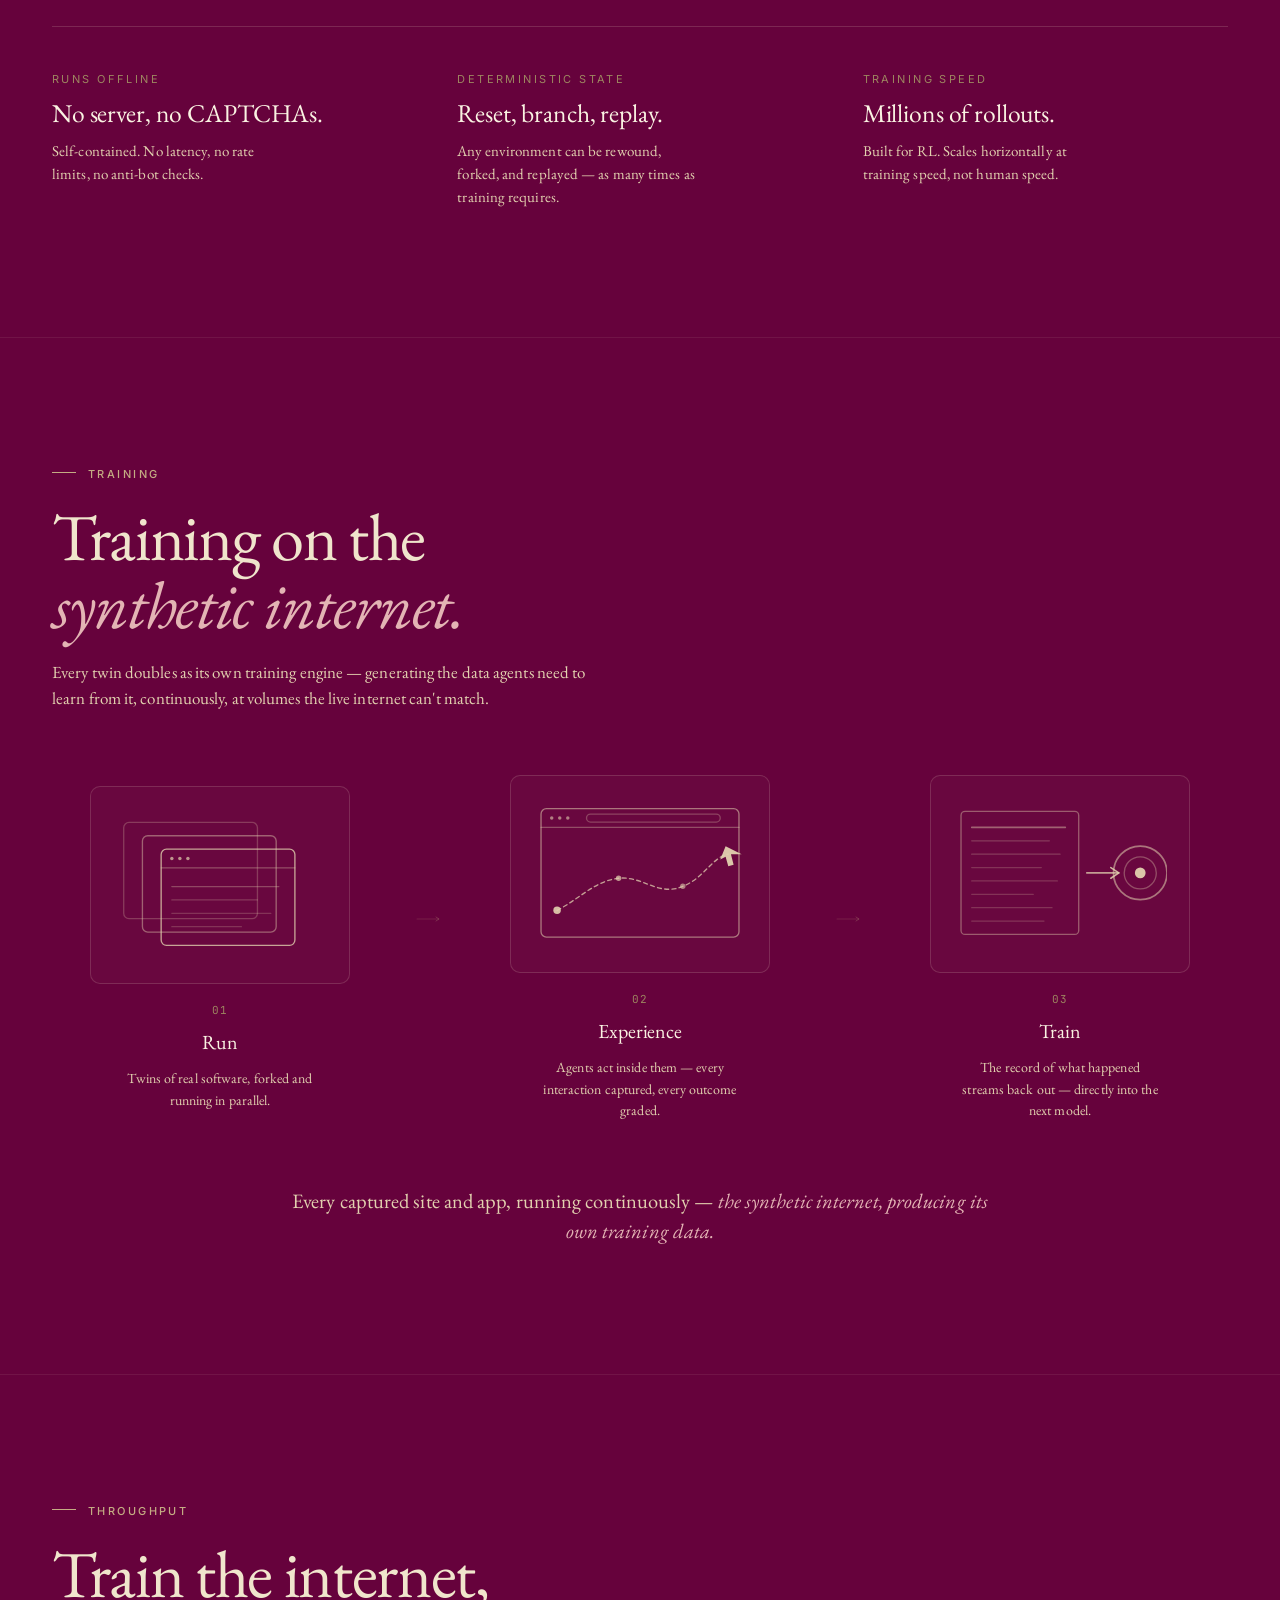
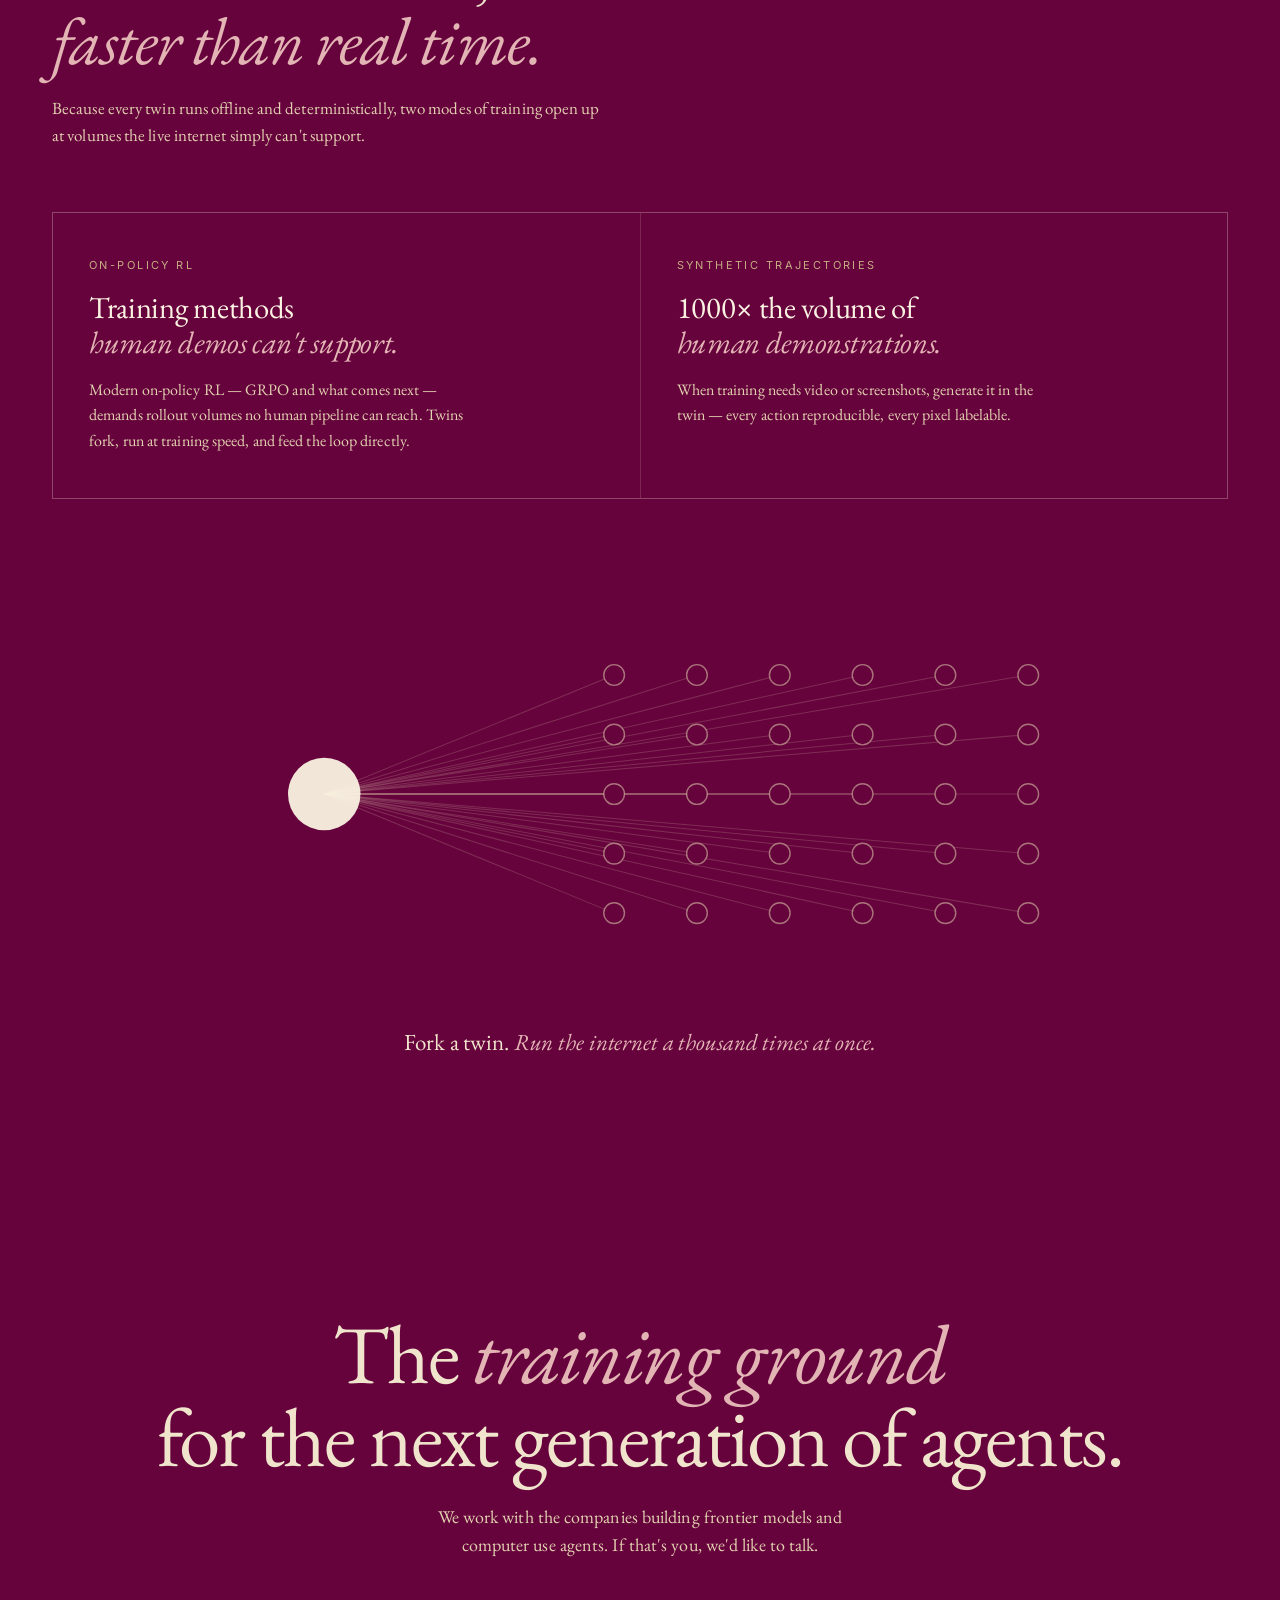
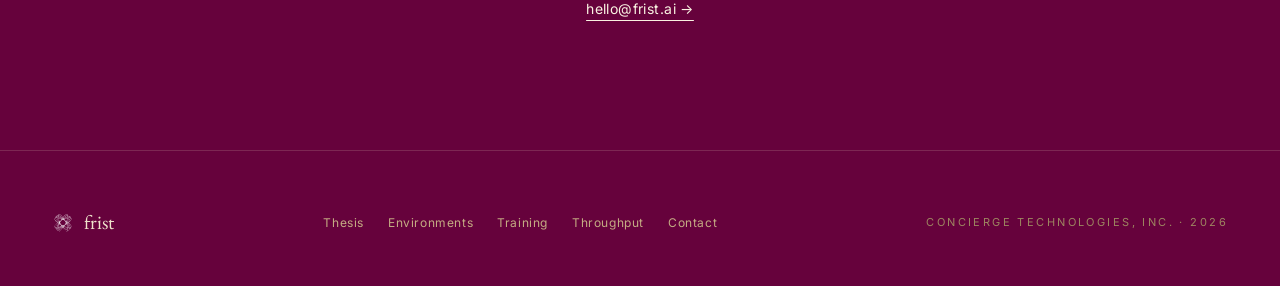
==== commit a41f99bd: "Tighten thesis and CTA copy Co-Authored-By: WOZCODE <contact@withwoz.com>" ====
--- a/index.html
+++ b/index.html
@@ -176,8 +176,7 @@
           <span class="thesis__num">01 — Opportunity</span>
           <h3 class="thesis__h">A $3 trillion market.</h3>
           <p class="thesis__p">
-            The biggest economic prize in software since the browser. Every
-            frontier lab is pointed at it.
+            The biggest economic prize in software since the browser.
           </p>
         </article>
 
@@ -586,8 +585,8 @@
         The <em>training ground</em><br />for the next generation of agents.
       </h2>
       <p class="cta-band__sub" data-reveal style="--reveal-delay:80ms;">
-        We work with the companies building frontier models and agents. If
-        that's you, we'd like to talk.
+        We work with the companies building frontier models and computer use
+        agents. If that's you, we'd like to talk.
       </p>
       <a href="mailto:hello@frist.ai" class="cta-band__mail" data-reveal style="--reveal-delay:160ms;">
         hello@frist.ai →
